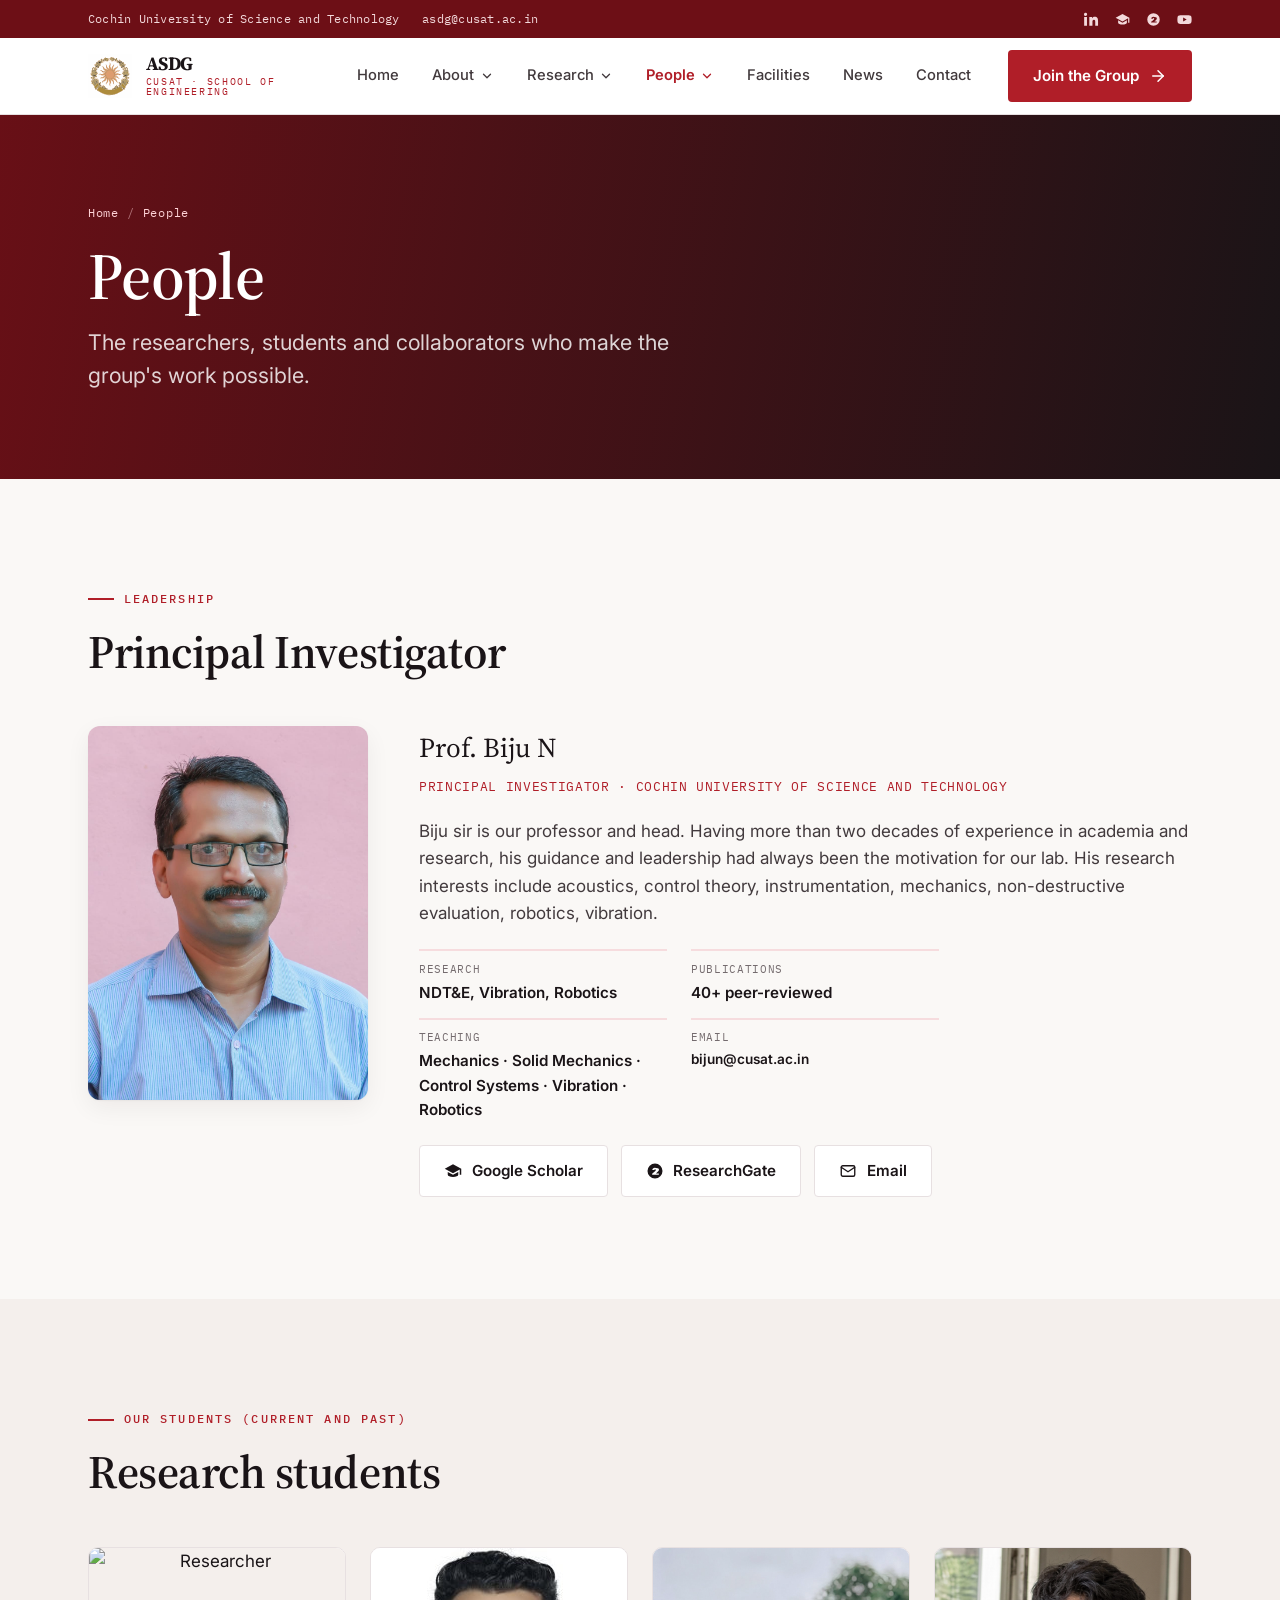
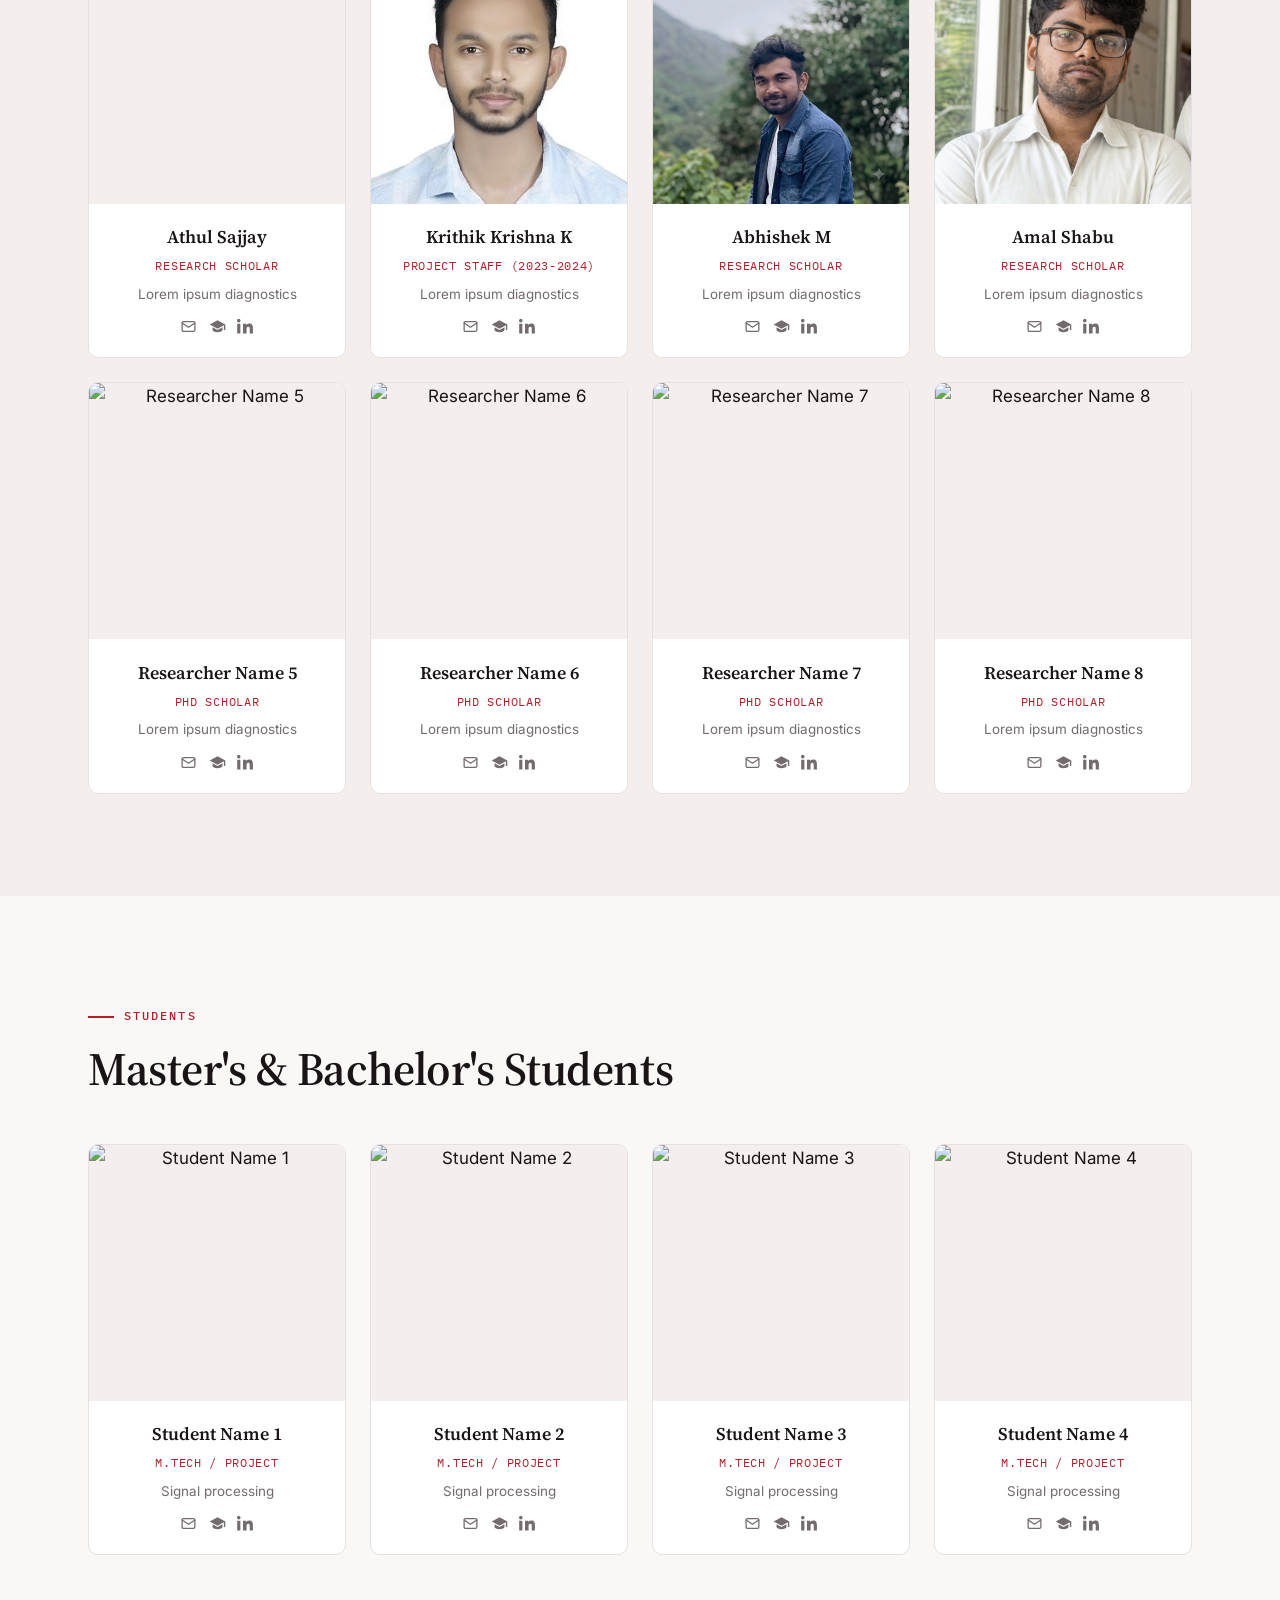
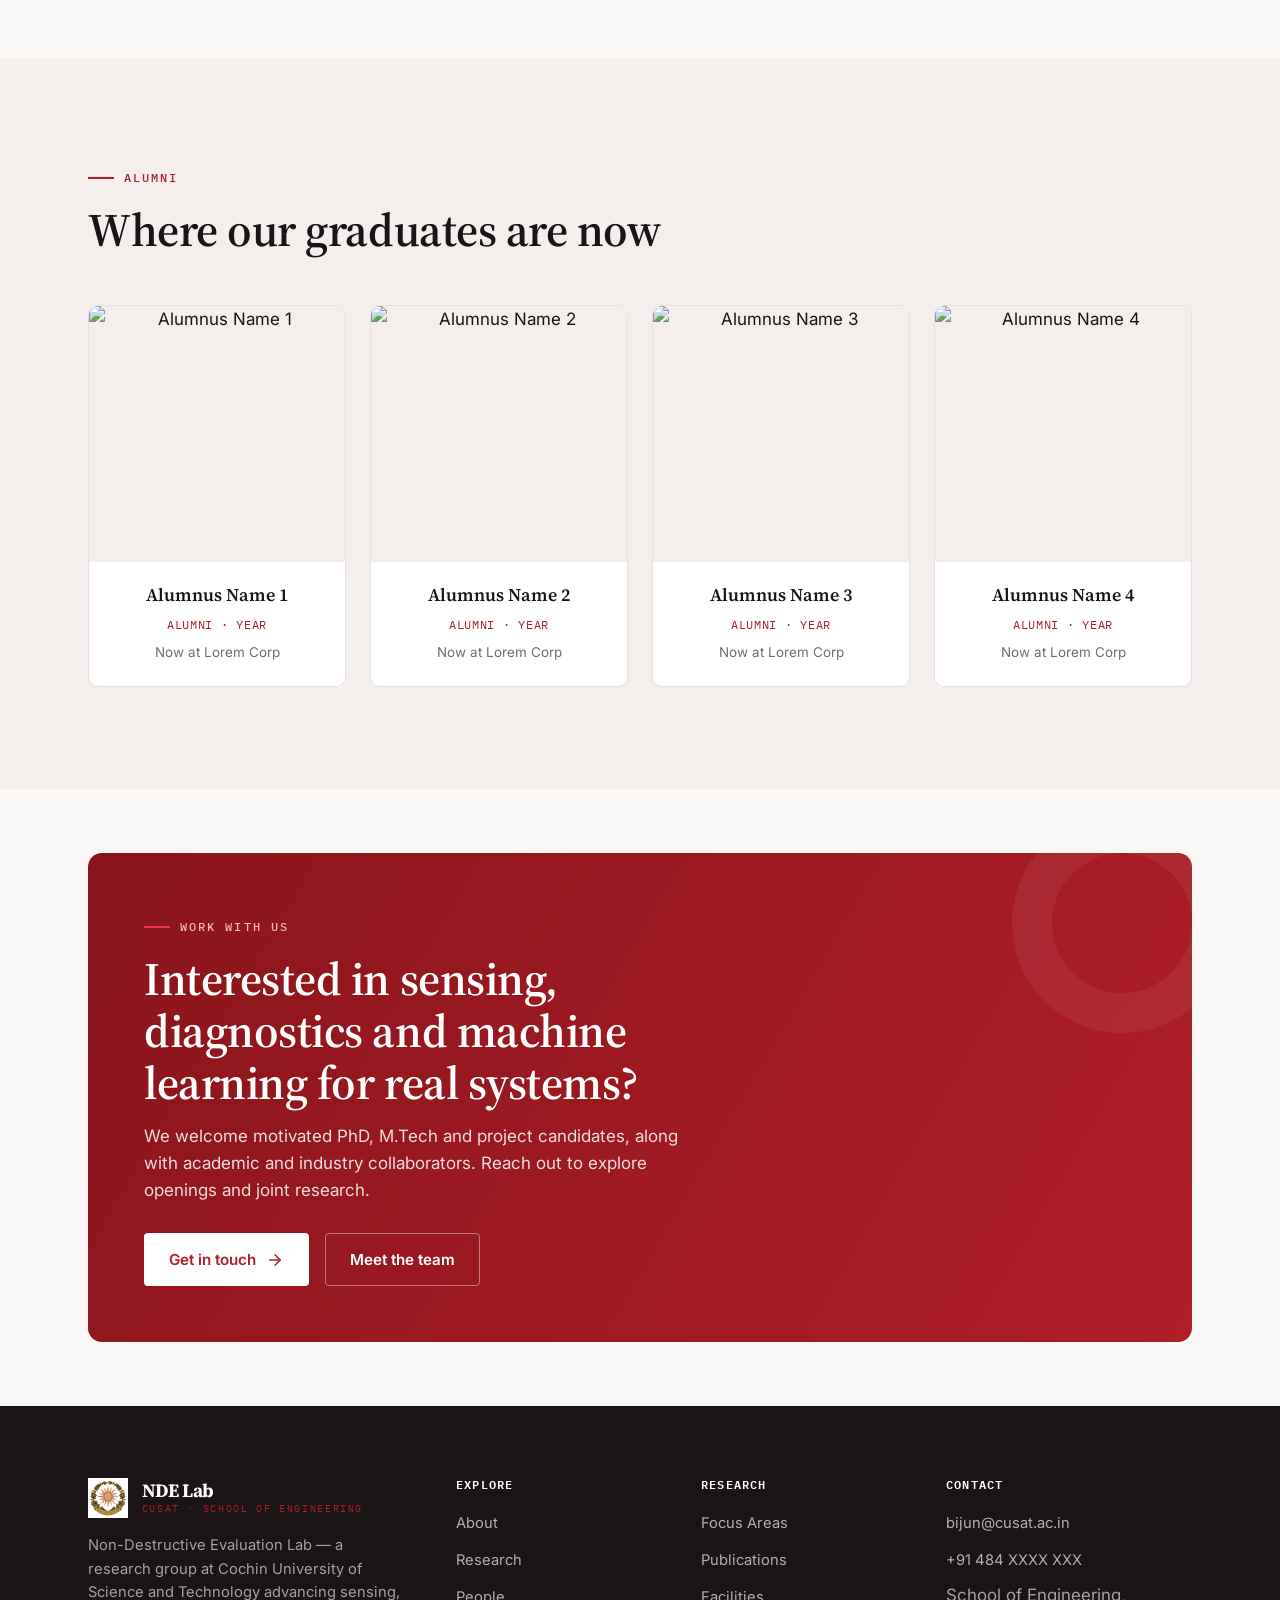
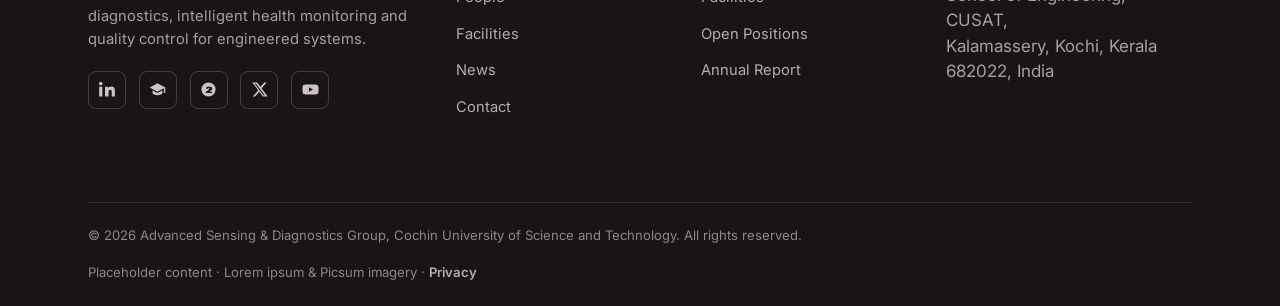
==== people.html @ 9f1daee0 "Add files via upload" ====
<!DOCTYPE html>
<html lang="en">
<head>
<meta charset="UTF-8">
<meta name="viewport" content="width=device-width, initial-scale=1.0">
<title>People · ASDG — Cochin University of Science and Technology</title>
<meta name="description" content="The team behind the ASDG group at CUSAT — principal investigator, scholars, students and alumni.">
<link rel="icon" type="image/svg+xml" href="assets/favicon.svg">
<link rel="preconnect" href="https://fonts.googleapis.com">
<link rel="preconnect" href="https://fonts.gstatic.com" crossorigin>
<link href="https://fonts.googleapis.com/css2?family=Source+Serif+4:ital,opsz,wght@0,8..60,400;0,8..60,600;0,8..60,700;1,8..60,400&family=Inter:wght@400;500;600;700&family=IBM+Plex+Mono:wght@400;500&display=swap" rel="stylesheet">
<link rel="stylesheet" href="css/style.css">
</head>
<body>
<div class="nav-overlay"></div>

<!-- Top utility bar -->
<div class="topbar">
  <div class="wrap">
    <div class="topbar__left">
      <span>Cochin University of Science and Technology</span>
      <a href="mailto:asdg@cusat.ac.in">asdg@cusat.ac.in</a>
    </div>
    <div class="topbar__social" aria-label="Social links">
      <a href="#" aria-label="LinkedIn"><svg viewBox="0 0 24 24" fill="currentColor"><path d="M4.98 3.5A2.5 2.5 0 1 1 0 3.5a2.5 2.5 0 0 1 4.98 0zM.25 8h4.5v14H.25zM8.5 8h4.3v1.9h.06c.6-1.1 2.06-2.26 4.24-2.26 4.53 0 5.37 2.98 5.37 6.86V22h-4.5v-6.2c0-1.48-.03-3.38-2.06-3.38-2.06 0-2.38 1.6-2.38 3.27V22H8.5z"/></svg></a>
      <a href="#" aria-label="Google Scholar"><svg viewBox="0 0 24 24" fill="currentColor"><path d="M12 3 1 9l11 6 9-4.9V17h2V9zM5 13.2V17c0 1.7 3.13 3 7 3s7-1.3 7-3v-3.8l-7 3.8z"/></svg></a>
      <a href="#" aria-label="ResearchGate"><svg viewBox="0 0 24 24" fill="currentColor"><path d="M12 2a10 10 0 1 0 0 20 10 10 0 0 0 0-20zm3.3 6.4c1.2 0 2 .8 2 2 0 1.5-1.4 2.6-3.4 4.3l-.8.6h4v1.6H8.2v-1.3c2.7-2.3 4.9-3.7 4.9-5 0-.6-.4-1-1-1s-1 .5-1 1.2H8.4c0-1.9 1.4-3.2 3.4-3.2z"/></svg></a>
      <a href="#" aria-label="YouTube"><svg viewBox="0 0 24 24" fill="currentColor"><path d="M23 7.5a3 3 0 0 0-2.1-2.1C19 5 12 5 12 5s-7 0-8.9.4A3 3 0 0 0 1 7.5 31 31 0 0 0 .6 12 31 31 0 0 0 1 16.5a3 3 0 0 0 2.1 2.1C5 19 12 19 12 19s7 0 8.9-.4a3 3 0 0 0 2.1-2.1 31 31 0 0 0 .4-4.5 31 31 0 0 0-.4-4.5zM9.8 15.3V8.7l5.7 3.3z"/></svg></a>
    </div>
  </div>
</div>

<!-- Main header -->
<header class="site-header">
  <div class="wrap">
    <nav class="nav" aria-label="Primary">
      <a class="brand" href="index.html">
        <span class="brand__mark"><img src="assets/favicon.svg" alt="ASDG logo" width="44" height="44"></span>
        <span class="brand__text">
          <span class="brand__name">ASDG</span>
          <span class="brand__sub">CUSAT · School of Engineering</span>
        </span>
      </a>
      <ul class="nav__menu">
        <li class="nav__item"><a class="nav__link" href="index.html">Home</a></li><li class="nav__item has-drop"><a class="nav__link" href="about.html">About<span class="chev"><svg viewBox="0 0 24 24" fill="none" stroke="currentColor" stroke-width="2.2" stroke-linecap="round" stroke-linejoin="round"><polyline points="6 9 12 15 18 9"/></svg></span></a><div class="nav__drop"><a href="about.html">Overview</a><a href="about.html#director">Director's Message</a><a href="about.html#mission">Mission &amp; Vision</a></div></li><li class="nav__item has-drop"><a class="nav__link" href="research.html">Research<span class="chev"><svg viewBox="0 0 24 24" fill="none" stroke="currentColor" stroke-width="2.2" stroke-linecap="round" stroke-linejoin="round"><polyline points="6 9 12 15 18 9"/></svg></span></a><div class="nav__drop"><a href="research.html#focus">Focus Areas</a><a href="research.html#themes">Research Themes</a><a href="research.html#projects">Current Projects</a><a href="publications.html">Publications</a></div></li><li class="nav__item has-drop"><a class="nav__link active" href="people.html">People<span class="chev"><svg viewBox="0 0 24 24" fill="none" stroke="currentColor" stroke-width="2.2" stroke-linecap="round" stroke-linejoin="round"><polyline points="6 9 12 15 18 9"/></svg></span></a><div class="nav__drop"><a href="people.html#pi">Principal Investigator</a><a href="people.html#scholars">Research Scholars</a><a href="people.html#students">Students</a><a href="people.html#alumni">Alumni</a></div></li><li class="nav__item"><a class="nav__link" href="facilities.html">Facilities</a></li><li class="nav__item"><a class="nav__link" href="news.html">News</a></li><li class="nav__item"><a class="nav__link" href="contact.html">Contact</a></li>
      </ul>
      <a class="btn btn--primary nav__cta" href="contact.html">Join the Group <svg viewBox="0 0 24 24" fill="none" stroke="currentColor" stroke-width="2" stroke-linecap="round" stroke-linejoin="round"><line x1="5" y1="12" x2="19" y2="12"/><polyline points="12 5 19 12 12 19"/></svg></a>
      <button class="nav__toggle" aria-label="Open menu" aria-expanded="false"><svg viewBox="0 0 24 24" fill="none" stroke="currentColor" stroke-width="2" stroke-linecap="round"><line x1="3" y1="7" x2="21" y2="7"/><line x1="3" y1="12" x2="21" y2="12"/><line x1="3" y1="17" x2="21" y2="17"/></svg></button>
    </nav>
  </div>
</header>

<section class="pagebanner">
  <div class="pagebanner__bg" style="background-image:url('https://picsum.photos/seed/peoplebn/1600/700')"></div>
  <div class="pagebanner__scrim"></div>
  <div class="wrap pagebanner__inner">
    <nav class="breadcrumb"><a href="index.html">Home</a><span>/</span>People</nav>
    <h1>People</h1>
    <p class="lede">The researchers, students and collaborators who make the group's work possible.</p>
  </div>
</section>
<!-- PI -->
<section id="pi" class="section">
  <div class="wrap">
    <div class="section-head reveal"><span class="eyebrow">Leadership</span><h2>Principal Investigator</h2></div>
    <div class="director reveal">
      <div class="director__photo">
  <img src="img/biju_sir.png" alt="Prof. Biju N">
</div>
      <div>
        <div class="director__name">Prof. Biju N</div>
        <div class="director__title">Principal Investigator · Cochin University of Science and Technology</div>
        <p>Biju sir is our professor and head. Having more than two decades of experience in academia and research, his guidance and leadership had always been the motivation for our lab. His research interests include acoustics, control theory, instrumentation, mechanics, non-destructive evaluation, robotics, vibration.</p>
        <div class="facility__specs" style="margin-top:1.4rem;max-width:520px">
          <div class="facility__spec"><dt>Research</dt><dd>NDT&E, Vibration, Robotics</dd></div>
          <div class="facility__spec"><dt>Publications</dt><dd>40+ peer-reviewed</dd></div>
          <div class="facility__spec"><dt>Teaching</dt><dd>Mechanics · Solid Mechanics · Control Systems · Vibration · Robotics </dd></div>
          <div class="facility__spec"><dt>Email</dt><dd style="font-size:.85rem">bijun@cusat.ac.in</dd></div>
        </div>
        <div style="margin-top:1.4rem;display:flex;gap:.8rem;flex-wrap:wrap">
          <a class="btn btn--ghost" href="https://scholar.google.com/citations?user=kMU6GsjIqKwC&hl=en"><svg viewBox="0 0 24 24" fill="currentColor"><path d="M12 3 1 9l11 6 9-4.9V17h2V9zM5 13.2V17c0 1.7 3.13 3 7 3s7-1.3 7-3v-3.8l-7 3.8z"/></svg> Google Scholar</a>
          <a class="btn btn--ghost" href="https://www.researchgate.net/profile/Narayanan-Biju"><svg viewBox="0 0 24 24" fill="currentColor"><path d="M12 2a10 10 0 1 0 0 20 10 10 0 0 0 0-20zm3.3 6.4c1.2 0 2 .8 2 2 0 1.5-1.4 2.6-3.4 4.3l-.8.6h4v1.6H8.2v-1.3c2.7-2.3 4.9-3.7 4.9-5 0-.6-.4-1-1-1s-1 .5-1 1.2H8.4c0-1.9 1.4-3.2 3.4-3.2z"/></svg> ResearchGate</a>
          <a class="btn btn--ghost" href="mailto:bijun@cusat.ac.in"><svg viewBox="0 0 24 24" fill="none" stroke="currentColor" stroke-width="1.8" stroke-linecap="round" stroke-linejoin="round"><rect x="3" y="5" width="18" height="14" rx="2"/><polyline points="3 7 12 13 21 7"/></svg> Email</a>
        </div>
      </div>
    </div>
  </div>
</section>

<section id="scholars" class="section section--paper2">
  <div class="wrap">
    <div class="section-head reveal"><span class="eyebrow">Our Students (Current and Past)</span><h2>Research students</h2></div>
    <div class="grid grid--4"><article class="person reveal">
          <div class="person__photo"><img src="https://picsum.photos/seed/sch0/400/400" alt="Researcher" loading="lazy"></div>
          <div class="person__body"><div class="person__name">Athul Sajjay</div>
          <div class="person__role">Research scholar</div><div class="person__meta">Lorem ipsum diagnostics</div><div class="person__links">
          <a href="#" aria-label="Email"><svg viewBox="0 0 24 24" fill="none" stroke="currentColor" stroke-width="1.8" stroke-linecap="round" stroke-linejoin="round"><rect x="3" y="5" width="18" height="14" rx="2"/><polyline points="3 7 12 13 21 7"/></svg></a>
          <a href="#" aria-label="Scholar"><svg viewBox="0 0 24 24" fill="currentColor"><path d="M12 3 1 9l11 6 9-4.9V17h2V9zM5 13.2V17c0 1.7 3.13 3 7 3s7-1.3 7-3v-3.8l-7 3.8z"/></svg></a>
          <a href="#" aria-label="LinkedIn"><svg viewBox="0 0 24 24" fill="currentColor"><path d="M4.98 3.5A2.5 2.5 0 1 1 0 3.5a2.5 2.5 0 0 1 4.98 0zM.25 8h4.5v14H.25zM8.5 8h4.3v1.9h.06c.6-1.1 2.06-2.26 4.24-2.26 4.53 0 5.37 2.98 5.37 6.86V22h-4.5v-6.2c0-1.48-.03-3.38-2.06-3.38-2.06 0-2.38 1.6-2.38 3.27V22H8.5z"/></svg></a></div></div>
        </article><article class="person reveal">
          <div class="person__photo"><img src="img/krithik.png" alt="Krithik"></div>
          <div class="person__body"><div class="person__name">Krithik Krishna K</div>
          <div class="person__role">Project Staff (2023-2024)</div><div class="person__meta">Lorem ipsum diagnostics</div><div class="person__links">
          <a href="#" aria-label="Email"><svg viewBox="0 0 24 24" fill="none" stroke="currentColor" stroke-width="1.8" stroke-linecap="round" stroke-linejoin="round"><rect x="3" y="5" width="18" height="14" rx="2"/><polyline points="3 7 12 13 21 7"/></svg></a>
          <a href="#" aria-label="Scholar"><svg viewBox="0 0 24 24" fill="currentColor"><path d="M12 3 1 9l11 6 9-4.9V17h2V9zM5 13.2V17c0 1.7 3.13 3 7 3s7-1.3 7-3v-3.8l-7 3.8z"/></svg></a>
          <a href="#" aria-label="LinkedIn"><svg viewBox="0 0 24 24" fill="currentColor"><path d="M4.98 3.5A2.5 2.5 0 1 1 0 3.5a2.5 2.5 0 0 1 4.98 0zM.25 8h4.5v14H.25zM8.5 8h4.3v1.9h.06c.6-1.1 2.06-2.26 4.24-2.26 4.53 0 5.37 2.98 5.37 6.86V22h-4.5v-6.2c0-1.48-.03-3.38-2.06-3.38-2.06 0-2.38 1.6-2.38 3.27V22H8.5z"/></svg></a></div></div>
        </article><article class="person reveal">
          <div class="person__photo"><img src="img/abhishek.png" alt="Krithik"></div>
          <div class="person__body"><div class="person__name">Abhishek M</div>
          <div class="person__role">Research scholar</div><div class="person__meta">Lorem ipsum diagnostics</div><div class="person__links">
          <a href="#" aria-label="Email"><svg viewBox="0 0 24 24" fill="none" stroke="currentColor" stroke-width="1.8" stroke-linecap="round" stroke-linejoin="round"><rect x="3" y="5" width="18" height="14" rx="2"/><polyline points="3 7 12 13 21 7"/></svg></a>
          <a href="#" aria-label="Scholar"><svg viewBox="0 0 24 24" fill="currentColor"><path d="M12 3 1 9l11 6 9-4.9V17h2V9zM5 13.2V17c0 1.7 3.13 3 7 3s7-1.3 7-3v-3.8l-7 3.8z"/></svg></a>
          <a href="#" aria-label="LinkedIn"><svg viewBox="0 0 24 24" fill="currentColor"><path d="M4.98 3.5A2.5 2.5 0 1 1 0 3.5a2.5 2.5 0 0 1 4.98 0zM.25 8h4.5v14H.25zM8.5 8h4.3v1.9h.06c.6-1.1 2.06-2.26 4.24-2.26 4.53 0 5.37 2.98 5.37 6.86V22h-4.5v-6.2c0-1.48-.03-3.38-2.06-3.38-2.06 0-2.38 1.6-2.38 3.27V22H8.5z"/></svg></a></div></div>
        </article><article class="person reveal">
          <div class="person__photo"><img src="img/amal.png" alt="Krithik"></div>
          <div class="person__body"><div class="person__name">Amal Shabu</div>
          <div class="person__role">Research scholar</div><div class="person__meta">Lorem ipsum diagnostics</div><div class="person__links">
          <a href="#" aria-label="Email"><svg viewBox="0 0 24 24" fill="none" stroke="currentColor" stroke-width="1.8" stroke-linecap="round" stroke-linejoin="round"><rect x="3" y="5" width="18" height="14" rx="2"/><polyline points="3 7 12 13 21 7"/></svg></a>
          <a href="#" aria-label="Scholar"><svg viewBox="0 0 24 24" fill="currentColor"><path d="M12 3 1 9l11 6 9-4.9V17h2V9zM5 13.2V17c0 1.7 3.13 3 7 3s7-1.3 7-3v-3.8l-7 3.8z"/></svg></a>
          <a href="#" aria-label="LinkedIn"><svg viewBox="0 0 24 24" fill="currentColor"><path d="M4.98 3.5A2.5 2.5 0 1 1 0 3.5a2.5 2.5 0 0 1 4.98 0zM.25 8h4.5v14H.25zM8.5 8h4.3v1.9h.06c.6-1.1 2.06-2.26 4.24-2.26 4.53 0 5.37 2.98 5.37 6.86V22h-4.5v-6.2c0-1.48-.03-3.38-2.06-3.38-2.06 0-2.38 1.6-2.38 3.27V22H8.5z"/></svg></a></div></div>
        </article><article class="person reveal">
          <div class="person__photo"><img src="https://picsum.photos/seed/sch4/400/400" alt="Researcher Name 5" loading="lazy"></div>
          <div class="person__body"><div class="person__name">Researcher Name 5</div>
          <div class="person__role">PhD Scholar</div><div class="person__meta">Lorem ipsum diagnostics</div><div class="person__links">
          <a href="#" aria-label="Email"><svg viewBox="0 0 24 24" fill="none" stroke="currentColor" stroke-width="1.8" stroke-linecap="round" stroke-linejoin="round"><rect x="3" y="5" width="18" height="14" rx="2"/><polyline points="3 7 12 13 21 7"/></svg></a>
          <a href="#" aria-label="Scholar"><svg viewBox="0 0 24 24" fill="currentColor"><path d="M12 3 1 9l11 6 9-4.9V17h2V9zM5 13.2V17c0 1.7 3.13 3 7 3s7-1.3 7-3v-3.8l-7 3.8z"/></svg></a>
          <a href="#" aria-label="LinkedIn"><svg viewBox="0 0 24 24" fill="currentColor"><path d="M4.98 3.5A2.5 2.5 0 1 1 0 3.5a2.5 2.5 0 0 1 4.98 0zM.25 8h4.5v14H.25zM8.5 8h4.3v1.9h.06c.6-1.1 2.06-2.26 4.24-2.26 4.53 0 5.37 2.98 5.37 6.86V22h-4.5v-6.2c0-1.48-.03-3.38-2.06-3.38-2.06 0-2.38 1.6-2.38 3.27V22H8.5z"/></svg></a></div></div>
        </article><article class="person reveal">
          <div class="person__photo"><img src="https://picsum.photos/seed/sch5/400/400" alt="Researcher Name 6" loading="lazy"></div>
          <div class="person__body"><div class="person__name">Researcher Name 6</div>
          <div class="person__role">PhD Scholar</div><div class="person__meta">Lorem ipsum diagnostics</div><div class="person__links">
          <a href="#" aria-label="Email"><svg viewBox="0 0 24 24" fill="none" stroke="currentColor" stroke-width="1.8" stroke-linecap="round" stroke-linejoin="round"><rect x="3" y="5" width="18" height="14" rx="2"/><polyline points="3 7 12 13 21 7"/></svg></a>
          <a href="#" aria-label="Scholar"><svg viewBox="0 0 24 24" fill="currentColor"><path d="M12 3 1 9l11 6 9-4.9V17h2V9zM5 13.2V17c0 1.7 3.13 3 7 3s7-1.3 7-3v-3.8l-7 3.8z"/></svg></a>
          <a href="#" aria-label="LinkedIn"><svg viewBox="0 0 24 24" fill="currentColor"><path d="M4.98 3.5A2.5 2.5 0 1 1 0 3.5a2.5 2.5 0 0 1 4.98 0zM.25 8h4.5v14H.25zM8.5 8h4.3v1.9h.06c.6-1.1 2.06-2.26 4.24-2.26 4.53 0 5.37 2.98 5.37 6.86V22h-4.5v-6.2c0-1.48-.03-3.38-2.06-3.38-2.06 0-2.38 1.6-2.38 3.27V22H8.5z"/></svg></a></div></div>
        </article><article class="person reveal">
          <div class="person__photo"><img src="https://picsum.photos/seed/sch6/400/400" alt="Researcher Name 7" loading="lazy"></div>
          <div class="person__body"><div class="person__name">Researcher Name 7</div>
          <div class="person__role">PhD Scholar</div><div class="person__meta">Lorem ipsum diagnostics</div><div class="person__links">
          <a href="#" aria-label="Email"><svg viewBox="0 0 24 24" fill="none" stroke="currentColor" stroke-width="1.8" stroke-linecap="round" stroke-linejoin="round"><rect x="3" y="5" width="18" height="14" rx="2"/><polyline points="3 7 12 13 21 7"/></svg></a>
          <a href="#" aria-label="Scholar"><svg viewBox="0 0 24 24" fill="currentColor"><path d="M12 3 1 9l11 6 9-4.9V17h2V9zM5 13.2V17c0 1.7 3.13 3 7 3s7-1.3 7-3v-3.8l-7 3.8z"/></svg></a>
          <a href="#" aria-label="LinkedIn"><svg viewBox="0 0 24 24" fill="currentColor"><path d="M4.98 3.5A2.5 2.5 0 1 1 0 3.5a2.5 2.5 0 0 1 4.98 0zM.25 8h4.5v14H.25zM8.5 8h4.3v1.9h.06c.6-1.1 2.06-2.26 4.24-2.26 4.53 0 5.37 2.98 5.37 6.86V22h-4.5v-6.2c0-1.48-.03-3.38-2.06-3.38-2.06 0-2.38 1.6-2.38 3.27V22H8.5z"/></svg></a></div></div>
        </article><article class="person reveal">
          <div class="person__photo"><img src="https://picsum.photos/seed/sch7/400/400" alt="Researcher Name 8" loading="lazy"></div>
          <div class="person__body"><div class="person__name">Researcher Name 8</div>
          <div class="person__role">PhD Scholar</div><div class="person__meta">Lorem ipsum diagnostics</div><div class="person__links">
          <a href="#" aria-label="Email"><svg viewBox="0 0 24 24" fill="none" stroke="currentColor" stroke-width="1.8" stroke-linecap="round" stroke-linejoin="round"><rect x="3" y="5" width="18" height="14" rx="2"/><polyline points="3 7 12 13 21 7"/></svg></a>
          <a href="#" aria-label="Scholar"><svg viewBox="0 0 24 24" fill="currentColor"><path d="M12 3 1 9l11 6 9-4.9V17h2V9zM5 13.2V17c0 1.7 3.13 3 7 3s7-1.3 7-3v-3.8l-7 3.8z"/></svg></a>
          <a href="#" aria-label="LinkedIn"><svg viewBox="0 0 24 24" fill="currentColor"><path d="M4.98 3.5A2.5 2.5 0 1 1 0 3.5a2.5 2.5 0 0 1 4.98 0zM.25 8h4.5v14H.25zM8.5 8h4.3v1.9h.06c.6-1.1 2.06-2.26 4.24-2.26 4.53 0 5.37 2.98 5.37 6.86V22h-4.5v-6.2c0-1.48-.03-3.38-2.06-3.38-2.06 0-2.38 1.6-2.38 3.27V22H8.5z"/></svg></a></div></div>
        </article></div>
  </div>
</section>

<section id="students" class="section">
  <div class="wrap">
    <div class="section-head reveal"><span class="eyebrow">Students</span><h2>Master's &amp; Bachelor's Students</h2></div>
    <div class="grid grid--4"><article class="person reveal">
          <div class="person__photo"><img src="https://picsum.photos/seed/stu0/400/400" alt="Student Name 1" loading="lazy"></div>
          <div class="person__body"><div class="person__name">Student Name 1</div>
          <div class="person__role">M.Tech / Project</div><div class="person__meta">Signal processing</div><div class="person__links">
          <a href="#" aria-label="Email"><svg viewBox="0 0 24 24" fill="none" stroke="currentColor" stroke-width="1.8" stroke-linecap="round" stroke-linejoin="round"><rect x="3" y="5" width="18" height="14" rx="2"/><polyline points="3 7 12 13 21 7"/></svg></a>
          <a href="#" aria-label="Scholar"><svg viewBox="0 0 24 24" fill="currentColor"><path d="M12 3 1 9l11 6 9-4.9V17h2V9zM5 13.2V17c0 1.7 3.13 3 7 3s7-1.3 7-3v-3.8l-7 3.8z"/></svg></a>
          <a href="#" aria-label="LinkedIn"><svg viewBox="0 0 24 24" fill="currentColor"><path d="M4.98 3.5A2.5 2.5 0 1 1 0 3.5a2.5 2.5 0 0 1 4.98 0zM.25 8h4.5v14H.25zM8.5 8h4.3v1.9h.06c.6-1.1 2.06-2.26 4.24-2.26 4.53 0 5.37 2.98 5.37 6.86V22h-4.5v-6.2c0-1.48-.03-3.38-2.06-3.38-2.06 0-2.38 1.6-2.38 3.27V22H8.5z"/></svg></a></div></div>
        </article><article class="person reveal">
          <div class="person__photo"><img src="https://picsum.photos/seed/stu1/400/400" alt="Student Name 2" loading="lazy"></div>
          <div class="person__body"><div class="person__name">Student Name 2</div>
          <div class="person__role">M.Tech / Project</div><div class="person__meta">Signal processing</div><div class="person__links">
          <a href="#" aria-label="Email"><svg viewBox="0 0 24 24" fill="none" stroke="currentColor" stroke-width="1.8" stroke-linecap="round" stroke-linejoin="round"><rect x="3" y="5" width="18" height="14" rx="2"/><polyline points="3 7 12 13 21 7"/></svg></a>
          <a href="#" aria-label="Scholar"><svg viewBox="0 0 24 24" fill="currentColor"><path d="M12 3 1 9l11 6 9-4.9V17h2V9zM5 13.2V17c0 1.7 3.13 3 7 3s7-1.3 7-3v-3.8l-7 3.8z"/></svg></a>
          <a href="#" aria-label="LinkedIn"><svg viewBox="0 0 24 24" fill="currentColor"><path d="M4.98 3.5A2.5 2.5 0 1 1 0 3.5a2.5 2.5 0 0 1 4.98 0zM.25 8h4.5v14H.25zM8.5 8h4.3v1.9h.06c.6-1.1 2.06-2.26 4.24-2.26 4.53 0 5.37 2.98 5.37 6.86V22h-4.5v-6.2c0-1.48-.03-3.38-2.06-3.38-2.06 0-2.38 1.6-2.38 3.27V22H8.5z"/></svg></a></div></div>
        </article><article class="person reveal">
          <div class="person__photo"><img src="https://picsum.photos/seed/stu2/400/400" alt="Student Name 3" loading="lazy"></div>
          <div class="person__body"><div class="person__name">Student Name 3</div>
          <div class="person__role">M.Tech / Project</div><div class="person__meta">Signal processing</div><div class="person__links">
          <a href="#" aria-label="Email"><svg viewBox="0 0 24 24" fill="none" stroke="currentColor" stroke-width="1.8" stroke-linecap="round" stroke-linejoin="round"><rect x="3" y="5" width="18" height="14" rx="2"/><polyline points="3 7 12 13 21 7"/></svg></a>
          <a href="#" aria-label="Scholar"><svg viewBox="0 0 24 24" fill="currentColor"><path d="M12 3 1 9l11 6 9-4.9V17h2V9zM5 13.2V17c0 1.7 3.13 3 7 3s7-1.3 7-3v-3.8l-7 3.8z"/></svg></a>
          <a href="#" aria-label="LinkedIn"><svg viewBox="0 0 24 24" fill="currentColor"><path d="M4.98 3.5A2.5 2.5 0 1 1 0 3.5a2.5 2.5 0 0 1 4.98 0zM.25 8h4.5v14H.25zM8.5 8h4.3v1.9h.06c.6-1.1 2.06-2.26 4.24-2.26 4.53 0 5.37 2.98 5.37 6.86V22h-4.5v-6.2c0-1.48-.03-3.38-2.06-3.38-2.06 0-2.38 1.6-2.38 3.27V22H8.5z"/></svg></a></div></div>
        </article><article class="person reveal">
          <div class="person__photo"><img src="https://picsum.photos/seed/stu3/400/400" alt="Student Name 4" loading="lazy"></div>
          <div class="person__body"><div class="person__name">Student Name 4</div>
          <div class="person__role">M.Tech / Project</div><div class="person__meta">Signal processing</div><div class="person__links">
          <a href="#" aria-label="Email"><svg viewBox="0 0 24 24" fill="none" stroke="currentColor" stroke-width="1.8" stroke-linecap="round" stroke-linejoin="round"><rect x="3" y="5" width="18" height="14" rx="2"/><polyline points="3 7 12 13 21 7"/></svg></a>
          <a href="#" aria-label="Scholar"><svg viewBox="0 0 24 24" fill="currentColor"><path d="M12 3 1 9l11 6 9-4.9V17h2V9zM5 13.2V17c0 1.7 3.13 3 7 3s7-1.3 7-3v-3.8l-7 3.8z"/></svg></a>
          <a href="#" aria-label="LinkedIn"><svg viewBox="0 0 24 24" fill="currentColor"><path d="M4.98 3.5A2.5 2.5 0 1 1 0 3.5a2.5 2.5 0 0 1 4.98 0zM.25 8h4.5v14H.25zM8.5 8h4.3v1.9h.06c.6-1.1 2.06-2.26 4.24-2.26 4.53 0 5.37 2.98 5.37 6.86V22h-4.5v-6.2c0-1.48-.03-3.38-2.06-3.38-2.06 0-2.38 1.6-2.38 3.27V22H8.5z"/></svg></a></div></div>
        </article></div>
  </div>
</section>

<section id="alumni" class="section section--paper2">
  <div class="wrap">
    <div class="section-head reveal"><span class="eyebrow">Alumni</span><h2>Where our graduates are now</h2></div>
    <div class="grid grid--4"><article class="person reveal">
          <div class="person__photo"><img src="https://picsum.photos/seed/alu0/400/400" alt="Alumnus Name 1" loading="lazy"></div>
          <div class="person__body"><div class="person__name">Alumnus Name 1</div>
          <div class="person__role">Alumni · Year</div><div class="person__meta">Now at Lorem Corp</div></div>
        </article><article class="person reveal">
          <div class="person__photo"><img src="https://picsum.photos/seed/alu1/400/400" alt="Alumnus Name 2" loading="lazy"></div>
          <div class="person__body"><div class="person__name">Alumnus Name 2</div>
          <div class="person__role">Alumni · Year</div><div class="person__meta">Now at Lorem Corp</div></div>
        </article><article class="person reveal">
          <div class="person__photo"><img src="https://picsum.photos/seed/alu2/400/400" alt="Alumnus Name 3" loading="lazy"></div>
          <div class="person__body"><div class="person__name">Alumnus Name 3</div>
          <div class="person__role">Alumni · Year</div><div class="person__meta">Now at Lorem Corp</div></div>
        </article><article class="person reveal">
          <div class="person__photo"><img src="https://picsum.photos/seed/alu3/400/400" alt="Alumnus Name 4" loading="lazy"></div>
          <div class="person__body"><div class="person__name">Alumnus Name 4</div>
          <div class="person__role">Alumni · Year</div><div class="person__meta">Now at Lorem Corp</div></div>
        </article></div>
  </div>
</section>

<section class="section section--tight">
  <div class="wrap">
    <div class="cta-band reveal">
      <span class="eyebrow eyebrow--light">Work with us</span>
      <h2>Interested in sensing, diagnostics and machine learning for real systems?</h2>
      <p>We welcome motivated PhD, M.Tech and project candidates, along with academic and industry collaborators. Reach out to explore openings and joint research.</p>
      <div class="hero__actions">
        <a class="btn btn--light" href="contact.html">Get in touch <svg viewBox="0 0 24 24" fill="none" stroke="currentColor" stroke-width="2" stroke-linecap="round" stroke-linejoin="round"><line x1="5" y1="12" x2="19" y2="12"/><polyline points="12 5 19 12 12 19"/></svg></a>
        <a class="btn btn--outline-light" href="people.html">Meet the team</a>
      </div>
    </div>
  </div>
</section>

<footer class="footer">
  <div class="wrap">
    <div class="footer__top">
      <div class="footer__brand">
        <div class="brand">
          <span class="brand__mark"><img src="assets/favicon.svg" alt="" width="40" height="40"></span>
          <span class="brand__text"><span class="brand__name">NDE Lab</span>
          <span class="brand__sub">CUSAT · School of Engineering</span></span>
        </div>
        <p>Non-Destructive Evaluation Lab — a research group at Cochin University of Science and Technology advancing sensing, diagnostics, intelligent health monitoring and quality control for engineered systems.</p>
        <div class="footer__social">
          <a href="#" aria-label="LinkedIn"><svg viewBox="0 0 24 24" fill="currentColor"><path d="M4.98 3.5A2.5 2.5 0 1 1 0 3.5a2.5 2.5 0 0 1 4.98 0zM.25 8h4.5v14H.25zM8.5 8h4.3v1.9h.06c.6-1.1 2.06-2.26 4.24-2.26 4.53 0 5.37 2.98 5.37 6.86V22h-4.5v-6.2c0-1.48-.03-3.38-2.06-3.38-2.06 0-2.38 1.6-2.38 3.27V22H8.5z"/></svg></a>
          <a href="https://scholar.google.com/citations?user=kMU6GsjIqKwC&hl=en" aria-label="Google Scholar"><svg viewBox="0 0 24 24" fill="currentColor"><path d="M12 3 1 9l11 6 9-4.9V17h2V9zM5 13.2V17c0 1.7 3.13 3 7 3s7-1.3 7-3v-3.8l-7 3.8z"/></svg></a>
          <a href="#" aria-label="ResearchGate"><svg viewBox="0 0 24 24" fill="currentColor"><path d="M12 2a10 10 0 1 0 0 20 10 10 0 0 0 0-20zm3.3 6.4c1.2 0 2 .8 2 2 0 1.5-1.4 2.6-3.4 4.3l-.8.6h4v1.6H8.2v-1.3c2.7-2.3 4.9-3.7 4.9-5 0-.6-.4-1-1-1s-1 .5-1 1.2H8.4c0-1.9 1.4-3.2 3.4-3.2z"/></svg></a>
          <a href="#" aria-label="X"><svg viewBox="0 0 24 24" fill="currentColor"><path d="M18.9 2h3.3l-7.2 8.2L23.5 22h-6.6l-5.2-6.8L5.8 22H2.5l7.7-8.8L1.8 2h6.8l4.7 6.2zM17.7 20h1.8L7.1 3.9H5.1z"/></svg></a>
          <a href="#" aria-label="YouTube"><svg viewBox="0 0 24 24" fill="currentColor"><path d="M23 7.5a3 3 0 0 0-2.1-2.1C19 5 12 5 12 5s-7 0-8.9.4A3 3 0 0 0 1 7.5 31 31 0 0 0 .6 12 31 31 0 0 0 1 16.5a3 3 0 0 0 2.1 2.1C5 19 12 19 12 19s7 0 8.9-.4a3 3 0 0 0 2.1-2.1 31 31 0 0 0 .4-4.5 31 31 0 0 0-.4-4.5zM9.8 15.3V8.7l5.7 3.3z"/></svg></a>
        </div>
      </div>
      <div>
        <h4>Explore</h4>
        <ul class="footer__links"><li><a href="about.html">About</a></li><li><a href="research.html">Research</a></li><li><a href="people.html">People</a></li><li><a href="facilities.html">Facilities</a></li><li><a href="news.html">News</a></li><li><a href="contact.html">Contact</a></li></ul>
      </div>
      <div>
        <h4>Research</h4>
        <ul class="footer__links"><li><a href="research.html#focus">Focus Areas</a></li><li><a href="publications.html">Publications</a></li><li><a href="facilities.html">Facilities</a></li><li><a href="contact.html">Open Positions</a></li><li><a href="#">Annual Report</a></li></ul>
      </div>
      <div>
        <h4>Contact</h4>
        <ul class="footer__links">
          <li><a href="mailto:bijun@cusat.ac.in">bijun@cusat.ac.in</a></li>
          <li><a href="tel:+91484">+91 484 XXXX XXX</a></li>
          <li style="color:#a89fa1;line-height:1.5;margin-top:.4rem">School of Engineering, CUSAT,<br>Kalamassery, Kochi, Kerala 682022, India</li>
        </ul>
      </div>
    </div>
    <div class="footer__bottom">
      <span>© <span id="year">2025</span> Advanced Sensing &amp; Diagnostics Group, Cochin University of Science and Technology. All rights reserved.</span>
      <span>Placeholder content · Lorem ipsum &amp; Picsum imagery · <a href="#" class="ulink" style="color:#b6adaf">Privacy</a></span>
    </div>
  </div>
</footer>
<script src="js/main.js"></script>
</body>
</html>
---- css/style.css ----
/* ==========================================================================
   Advanced Sensing & Diagnostics Group (ASDG) — CUSAT
   Design system: red / white academic identity
   Fonts: Source Serif 4 (display) · Inter (body) · IBM Plex Mono (labels)
   ========================================================================== */

/* ----------  Design tokens  ---------- */
:root {
  /* Reds */
  --red:        #b01e28;
  --red-dark:   #8a141c;
  --red-darker: #6d0f16;
  --red-bright: #e63946;
  --red-tint:   #fbeced;
  --red-tint-2: #f6dcde;

  /* Neutrals */
  --ink:        #1a1417;
  --ink-soft:   #423a3d;
  --muted:      #746b6e;
  --line:       #e7e0e1;
  --line-soft:  #f0ebec;
  --paper:      #faf8f6;
  --paper-2:    #f4efec;
  --white:      #ffffff;

  /* Type */
  --serif: "Source Serif 4", Georgia, "Times New Roman", serif;
  --sans:  "Inter", -apple-system, BlinkMacSystemFont, "Segoe UI", sans-serif;
  --mono:  "IBM Plex Mono", ui-monospace, "SFMono-Regular", monospace;

  /* Rhythm */
  --wrap: 1200px;
  --gutter: clamp(1.25rem, 4vw, 3rem);
  --radius: 4px;
  --shadow: 0 1px 2px rgba(26,20,23,.04), 0 8px 24px rgba(26,20,23,.06);
  --shadow-lg: 0 18px 50px rgba(109,15,22,.14);
  --ease: cubic-bezier(.22,.61,.36,1);
}

/* ----------  Reset  ---------- */
*, *::before, *::after { box-sizing: border-box; }
* { margin: 0; }
html { scroll-behavior: smooth; -webkit-text-size-adjust: 100%; }
body {
  font-family: var(--sans);
  color: var(--ink);
  background: var(--paper);
  line-height: 1.6;
  font-size: 17px;
  -webkit-font-smoothing: antialiased;
  text-rendering: optimizeLegibility;
  overflow-x: hidden;
}
img, picture, svg { display: block; max-width: 100%; }
a { color: inherit; text-decoration: none; }
ul { list-style: none; padding: 0; }
button { font: inherit; cursor: pointer; border: none; background: none; }

/* ----------  Layout helpers  ---------- */
.wrap { width: 100%; max-width: var(--wrap); margin-inline: auto; padding-inline: var(--gutter); }
.section { padding-block: clamp(3.5rem, 8vw, 6.5rem); }
.section--tight { padding-block: clamp(2.5rem, 5vw, 4rem); }
.section--paper2 { background: var(--paper-2); }
.section--ink { background: var(--ink); color: #efe8e9; }

/* ----------  Typography  ---------- */
h1, h2, h3, h4 { font-family: var(--serif); font-weight: 600; line-height: 1.12; color: var(--ink); letter-spacing: -.01em; }
h1 { font-size: clamp(2.4rem, 6vw, 4.1rem); }
h2 { font-size: clamp(1.9rem, 4vw, 2.9rem); }
h3 { font-size: clamp(1.3rem, 2.4vw, 1.6rem); }
p  { color: var(--ink-soft); }
.lede { font-size: clamp(1.1rem, 1.8vw, 1.35rem); color: var(--ink-soft); line-height: 1.5; }

/* Eyebrow — the signature "index" label */
.eyebrow {
  display: inline-flex; align-items: center; gap: .6rem;
  font-family: var(--mono); font-size: .74rem; font-weight: 500;
  letter-spacing: .18em; text-transform: uppercase; color: var(--red);
  margin-bottom: 1.1rem;
}
.eyebrow::before {
  content: ""; width: 26px; height: 2px; background: var(--red); display: inline-block;
}
.eyebrow--light { color: #f4b7bc; }
.eyebrow--light::before { background: var(--red-bright); }

.section-head { max-width: 720px; margin-bottom: clamp(2rem, 4vw, 3rem); }
.section-head p { margin-top: .9rem; }

/* Links with red underline reveal */
.ulink { position: relative; color: var(--red); font-weight: 600; }
.ulink::after {
  content:""; position:absolute; left:0; bottom:-2px; height:1.5px; width:100%;
  background: currentColor; transform: scaleX(0); transform-origin: right;
  transition: transform .35s var(--ease);
}
.ulink:hover::after { transform: scaleX(1); transform-origin: left; }

/* ----------  Buttons  ---------- */
.btn {
  display: inline-flex; align-items: center; gap: .6rem;
  font-family: var(--sans); font-weight: 600; font-size: .95rem;
  padding: .82rem 1.5rem; border-radius: var(--radius);
  transition: transform .25s var(--ease), background .25s var(--ease), color .25s var(--ease), box-shadow .25s var(--ease);
  border: 1.5px solid transparent;
}
.btn svg { width: 18px; height: 18px; }
.btn--primary { background: var(--red); color: #fff; }
.btn--primary:hover { background: var(--red-dark); transform: translateY(-2px); box-shadow: var(--shadow-lg); }
.btn--ghost { border-color: var(--line); color: var(--ink); background: var(--white); }
.btn--ghost:hover { border-color: var(--red); color: var(--red); transform: translateY(-2px); }
.btn--light { background: #fff; color: var(--red); }
.btn--light:hover { transform: translateY(-2px); box-shadow: var(--shadow-lg); }
.btn--outline-light { border-color: rgba(255,255,255,.4); color:#fff; }
.btn--outline-light:hover { background: rgba(255,255,255,.1); border-color:#fff; }

/* ==========================================================================
   Header / Navigation
   ========================================================================== */
.topbar {
  background: var(--red-darker); color: #f3d9db;
  font-size: .78rem; font-family: var(--mono); letter-spacing: .02em;
}
.topbar .wrap { display: flex; justify-content: space-between; align-items: center; min-height: 38px; gap: 1rem; }
.topbar a { color: #f3d9db; transition: color .2s; }
.topbar a:hover { color: #fff; }
.topbar__left { display: flex; gap: 1.4rem; flex-wrap: wrap; }
.topbar__social { display: flex; gap: 1rem; align-items: center; }
.topbar__social svg { width: 15px; height: 15px; }

.site-header {
  position: sticky; top: 0; z-index: 60;
  background: rgba(255,255,255,.92); backdrop-filter: blur(10px);
  border-bottom: 1px solid var(--line);
  transition: box-shadow .3s var(--ease);
}
.site-header.scrolled { box-shadow: 0 6px 24px rgba(26,20,23,.07); }
.nav { display: flex; align-items: center; justify-content: space-between; min-height: 76px; gap: 1.5rem; }

.brand { display: flex; align-items: center; gap: .85rem; }
.brand__mark { flex-shrink: 0; }
.brand__mark svg { width: 44px; height: 44px; }
.brand__text { display: flex; flex-direction: column; line-height: 1.05; }
.brand__name { font-family: var(--serif); font-weight: 700; font-size: 1.18rem; color: var(--ink); letter-spacing: -.02em; }
.brand__sub { font-family: var(--mono); font-size: .64rem; letter-spacing: .16em; text-transform: uppercase; color: var(--red); margin-top: 3px; }

.nav__menu { display: flex; align-items: center; gap: .35rem; }
.nav__item { position: relative; }
.nav__link {
  display: inline-flex; align-items: center; gap: .35rem;
  padding: .6rem .85rem; font-size: .92rem; font-weight: 500; color: var(--ink-soft);
  border-radius: var(--radius); transition: color .2s, background .2s;
}
.nav__link:hover, .nav__item:hover .nav__link, .nav__link.active { color: var(--red); }
.nav__link.active { font-weight: 600; }
.nav__link .chev { width: 14px; height: 14px; transition: transform .25s var(--ease); }
.nav__item:hover .chev { transform: rotate(180deg); }

.nav__drop {
  position: absolute; top: calc(100% + 8px); left: 0; min-width: 250px;
  background: var(--white); border: 1px solid var(--line); border-radius: 8px;
  box-shadow: var(--shadow); padding: .5rem; opacity: 0; visibility: hidden;
  transform: translateY(8px); transition: all .25s var(--ease);
  border-top: 3px solid var(--red);
}
.nav__item:hover .nav__drop { opacity: 1; visibility: visible; transform: translateY(0); }
.nav__drop a {
  display: block; padding: .6rem .8rem; font-size: .88rem; color: var(--ink-soft);
  border-radius: var(--radius); transition: background .18s, color .18s; font-weight: 500;
}
.nav__drop a:hover { background: var(--red-tint); color: var(--red); }

.nav__cta { flex-shrink: 0; }
.nav__toggle { display: none; width: 44px; height: 44px; align-items: center; justify-content: center; border-radius: var(--radius); color: var(--ink); }
.nav__toggle svg { width: 26px; height: 26px; }

/* ==========================================================================
   Hero
   ========================================================================== */
.hero { position: relative; background: var(--ink); color: #fff; overflow: hidden; }
.hero__slides { position: absolute; inset: 0; }
.hero__slide {
  position: absolute; inset: 0; background-size: cover; background-position: center;
  opacity: 0; transition: opacity 1.2s var(--ease), transform 6s ease;
  transform: scale(1.06);
}
.hero__slide.active { opacity: 1; transform: scale(1); }
.hero__scrim {
  position: absolute; inset: 0;
  background: linear-gradient(105deg, rgba(109,15,22,.92) 0%, rgba(138,20,28,.78) 42%, rgba(26,20,23,.55) 100%);
}
.hero__grid-accent {
  position: absolute; inset: 0; opacity: .5;
  background-image: linear-gradient(rgba(255,255,255,.05) 1px, transparent 1px),
                    linear-gradient(90deg, rgba(255,255,255,.05) 1px, transparent 1px);
  background-size: 64px 64px;
  mask-image: linear-gradient(90deg, transparent, #000 60%);
}
.hero__inner { position: relative; z-index: 2; padding-block: clamp(5rem, 13vw, 9rem); max-width: 860px; }
.hero h1 { color: #fff; letter-spacing: -.02em; }
.hero h1 .accent { color: #ffd4d8; font-style: italic; }
.hero__lede { color: rgba(255,255,255,.85); font-size: clamp(1.05rem, 1.9vw, 1.3rem); margin-top: 1.3rem; max-width: 620px; }
.hero__actions { display: flex; gap: 1rem; flex-wrap: wrap; margin-top: 2.2rem; }
.hero__eyebrow { color: #ffd4d8; }
.hero__eyebrow::before { background: #ffd4d8; }

.hero__dots { position: absolute; bottom: 1.8rem; left: 50%; transform: translateX(-50%); z-index: 3; display: flex; gap: .55rem; }
.hero__dot { width: 30px; height: 3px; background: rgba(255,255,255,.35); border-radius: 3px; transition: background .3s; }
.hero__dot.active { background: #fff; }

/* Stat ribbon */
.ribbon { background: var(--red); color: #fff; }
.ribbon__grid { display: grid; grid-template-columns: repeat(4, 1fr); }
.ribbon__cell { padding: 1.8rem 1.5rem; text-align: center; border-right: 1px solid rgba(255,255,255,.16); }
.ribbon__cell:last-child { border-right: none; }
.ribbon__num { font-family: var(--serif); font-size: clamp(1.9rem, 4vw, 2.7rem); font-weight: 700; line-height: 1; }
.ribbon__label { font-family: var(--mono); font-size: .72rem; letter-spacing: .14em; text-transform: uppercase; margin-top: .6rem; color: rgba(255,255,255,.82); }

/* ==========================================================================
   Cards / grids
   ========================================================================== */
.grid { display: grid; gap: 1.5rem; }
.grid--2 { grid-template-columns: repeat(2, 1fr); }
.grid--3 { grid-template-columns: repeat(3, 1fr); }
.grid--4 { grid-template-columns: repeat(4, 1fr); }

/* Research focus card */
.fcard {
  background: var(--white); border: 1px solid var(--line); border-radius: 10px;
  overflow: hidden; transition: transform .35s var(--ease), box-shadow .35s var(--ease), border-color .35s;
  display: flex; flex-direction: column; height: 100%;
}
.fcard:hover { transform: translateY(-6px); box-shadow: var(--shadow-lg); border-color: transparent; }
.fcard__media { position: relative; aspect-ratio: 16/10; overflow: hidden; background: var(--paper-2); }
.fcard__media img { width: 100%; height: 100%; object-fit: cover; transition: transform .6s var(--ease); }
.fcard:hover .fcard__media img { transform: scale(1.06); }
.fcard__index {
  position: absolute; top: 12px; left: 12px; font-family: var(--mono); font-size: .72rem;
  background: var(--red); color: #fff; padding: .3rem .55rem; border-radius: 3px; letter-spacing: .05em;
}
.fcard__body { padding: 1.5rem; display: flex; flex-direction: column; flex: 1; }
.fcard__body h3 { margin-bottom: .6rem; }
.fcard__body p { font-size: .95rem; flex: 1; }
.fcard__more { margin-top: 1.1rem; font-family: var(--mono); font-size: .78rem; letter-spacing: .05em; color: var(--red); font-weight: 500; display: inline-flex; align-items: center; gap: .4rem; }
.fcard__more svg { width: 15px; height: 15px; transition: transform .25s var(--ease); }
.fcard:hover .fcard__more svg { transform: translateX(4px); }

/* Simple icon/topic tile */
.tile {
  background: var(--white); border: 1px solid var(--line); border-radius: 10px; padding: 1.8rem 1.6rem;
  transition: transform .3s var(--ease), box-shadow .3s var(--ease); height: 100%;
  border-left: 3px solid var(--red);
}
.tile:hover { transform: translateY(-4px); box-shadow: var(--shadow); }
.tile__icon {
  width: 48px; height: 48px; border-radius: 8px; background: var(--red-tint);
  display: flex; align-items: center; justify-content: center; margin-bottom: 1.1rem; color: var(--red);
}
.tile__icon svg { width: 24px; height: 24px; }
.tile h3 { font-size: 1.2rem; margin-bottom: .5rem; }
.tile p { font-size: .93rem; }

/* Split feature */
.split { display: grid; grid-template-columns: 1.05fr .95fr; gap: clamp(2rem, 5vw, 4rem); align-items: center; }
.split__media { border-radius: 12px; overflow: hidden; box-shadow: var(--shadow); position: relative; }
.split__media img { width: 100%; aspect-ratio: 4/3; object-fit: cover; }
.split__media::after {
  content:""; position:absolute; left:0; bottom:0; width:70px; height:70px;
  background: var(--red); clip-path: polygon(0 100%, 100% 100%, 0 0);
}
.mv-list { display: grid; gap: 1.2rem; margin-top: 1.6rem; }
.mv-item { display: flex; gap: 1rem; }
.mv-item__badge { font-family: var(--mono); font-size: .8rem; color: #fff; background: var(--red); border-radius: 4px; padding: .35rem .55rem; height: fit-content; letter-spacing: .05em; }
.mv-item h4 { font-family: var(--serif); font-size: 1.15rem; margin-bottom: .25rem; }
.mv-item p { font-size: .95rem; }

/* Values chips */
.chips { display: flex; flex-wrap: wrap; gap: .7rem; margin-top: 1.4rem; }
.chip {
  font-family: var(--mono); font-size: .8rem; letter-spacing: .04em; padding: .5rem .9rem;
  border: 1px solid var(--line); border-radius: 40px; background: var(--white); color: var(--ink-soft);
  transition: all .25s;
}
.chip:hover { border-color: var(--red); color: var(--red); background: var(--red-tint); }

/* ==========================================================================
   People
   ========================================================================== */
.person {
  background: var(--white); border: 1px solid var(--line); border-radius: 10px; overflow: hidden;
  transition: transform .3s var(--ease), box-shadow .3s var(--ease); text-align: center;
}
.person:hover { transform: translateY(-5px); box-shadow: var(--shadow-lg); }
.person__photo { aspect-ratio: 1/1; overflow: hidden; background: var(--paper-2); }
.person__photo img { width: 100%; height: 100%; object-fit: cover; filter: grayscale(.15); transition: filter .4s, transform .5s var(--ease); }
.person:hover .person__photo img { filter: grayscale(0); transform: scale(1.04); }
.person__body { padding: 1.2rem 1rem 1.4rem; }
.person__name { font-family: var(--serif); font-size: 1.12rem; font-weight: 600; }
.person__role { font-family: var(--mono); font-size: .72rem; letter-spacing: .06em; text-transform: uppercase; color: var(--red); margin-top: .35rem; }
.person__meta { font-size: .84rem; color: var(--muted); margin-top: .5rem; }
.person__links { display: flex; gap: .7rem; justify-content: center; margin-top: .8rem; }
.person__links a { color: var(--muted); transition: color .2s; }
.person__links a:hover { color: var(--red); }
.person__links svg { width: 17px; height: 17px; }

/* Director feature */
.director { display: grid; grid-template-columns: 280px 1fr; gap: clamp(2rem,4vw,3.5rem); align-items: start; }
.director__photo { border-radius: 12px; overflow: hidden; box-shadow: var(--shadow); }
.director__photo img { width: 100%; aspect-ratio: 3/4; object-fit: cover; }
.director__name { font-family: var(--serif); font-size: 1.7rem; margin-top: 0; }
.director__title { font-family: var(--mono); font-size: .82rem; letter-spacing: .05em; color: var(--red); text-transform: uppercase; margin: .4rem 0 1.3rem; }
.director blockquote { font-family: var(--serif); font-size: 1.15rem; font-style: italic; color: var(--ink); border-left: 3px solid var(--red); padding-left: 1.2rem; margin: 1.4rem 0; }

/* ==========================================================================
   Publications
   ========================================================================== */
.pub-filter { display: flex; gap: .6rem; flex-wrap: wrap; margin-bottom: 2rem; }
.pub-filter button {
  font-family: var(--mono); font-size: .8rem; letter-spacing: .04em; padding: .5rem 1rem;
  border: 1px solid var(--line); border-radius: 40px; color: var(--ink-soft); transition: all .2s; background: var(--white);
}
.pub-filter button.active, .pub-filter button:hover { background: var(--red); color: #fff; border-color: var(--red); }

.pub {
  display: grid; grid-template-columns: 88px 1fr; gap: 1.4rem; align-items: start;
  padding: 1.5rem 0; border-bottom: 1px solid var(--line); transition: background .2s;
}
.pub:hover { background: linear-gradient(90deg, var(--red-tint) 0%, transparent 60%); }
.pub__year { font-family: var(--serif); font-size: 1.5rem; font-weight: 700; color: var(--red); line-height: 1; }
.pub__type { font-family: var(--mono); font-size: .66rem; letter-spacing: .08em; text-transform: uppercase; color: var(--muted); margin-top: .3rem; display: block; }
.pub__title { font-family: var(--serif); font-size: 1.12rem; font-weight: 600; margin-bottom: .4rem; }
.pub__authors { font-size: .9rem; color: var(--ink-soft); }
.pub__authors b { color: var(--red); font-weight: 600; }
.pub__venue { font-size: .88rem; color: var(--muted); font-style: italic; margin-top: .3rem; }
.pub__tags { margin-top: .7rem; display: flex; gap: .5rem; flex-wrap: wrap; }
.pub__tag { font-family: var(--mono); font-size: .68rem; padding: .2rem .55rem; border-radius: 3px; background: var(--paper-2); color: var(--ink-soft); }

/* ==========================================================================
   News
   ========================================================================== */
.news-card {
  background: var(--white); border: 1px solid var(--line); border-radius: 10px; overflow: hidden;
  display: flex; flex-direction: column; transition: transform .3s var(--ease), box-shadow .3s var(--ease); height: 100%;
}
.news-card:hover { transform: translateY(-5px); box-shadow: var(--shadow-lg); }
.news-card__media { aspect-ratio: 16/9; overflow: hidden; }
.news-card__media img { width: 100%; height: 100%; object-fit: cover; transition: transform .5s var(--ease); }
.news-card:hover .news-card__media img { transform: scale(1.05); }
.news-card__body { padding: 1.4rem; display: flex; flex-direction: column; flex: 1; }
.news-card__date { font-family: var(--mono); font-size: .72rem; letter-spacing: .06em; color: var(--red); text-transform: uppercase; }
.news-card__body h3 { font-size: 1.18rem; margin: .6rem 0; }
.news-card__body p { font-size: .93rem; flex: 1; }

/* ==========================================================================
   Facilities
   ========================================================================== */
.facility {
  display: grid; grid-template-columns: 1fr 1fr; gap: clamp(1.5rem,4vw,3rem); align-items: center;
  padding-block: clamp(2rem, 4vw, 3rem);
}
.facility:nth-child(even) .facility__media { order: 2; }
.facility__media { border-radius: 12px; overflow: hidden; box-shadow: var(--shadow); }
.facility__media img { width: 100%; aspect-ratio: 3/2; object-fit: cover; }
.facility__specs { display: grid; grid-template-columns: 1fr 1fr; gap: .8rem 1.5rem; margin-top: 1.3rem; }
.facility__spec { border-top: 2px solid var(--red-tint-2); padding-top: .6rem; }
.facility__spec dt { font-family: var(--mono); font-size: .68rem; letter-spacing: .06em; text-transform: uppercase; color: var(--muted); }
.facility__spec dd { font-weight: 600; font-size: .95rem; margin-top: .15rem; }

/* ==========================================================================
   Logos strip
   ========================================================================== */
.logos { display: grid; grid-template-columns: repeat(6, 1fr); gap: 1px; background: var(--line); border: 1px solid var(--line); border-radius: 10px; overflow: hidden; }
.logos__cell { background: var(--white); aspect-ratio: 3/2; display: flex; align-items: center; justify-content: center; padding: 1.2rem; transition: background .25s; }
.logos__cell:hover { background: var(--paper); }
.logos__cell img { max-height: 46px; width: auto; opacity: .55; filter: grayscale(1); transition: all .3s; }
.logos__cell:hover img { opacity: 1; filter: grayscale(0); }

/* ==========================================================================
   Page banner (interior pages)
   ========================================================================== */
.pagebanner { position: relative; background: var(--ink); color: #fff; overflow: hidden; }
.pagebanner__bg { position: absolute; inset: 0; background-size: cover; background-position: center; opacity: .32; }
.pagebanner__scrim { position: absolute; inset: 0; background: linear-gradient(100deg, rgba(109,15,22,.94), rgba(26,20,23,.7)); }
.pagebanner__inner { position: relative; z-index: 2; padding-block: clamp(3.5rem, 8vw, 5.5rem); }
.pagebanner h1 { color: #fff; }
.pagebanner p { color: rgba(255,255,255,.82); margin-top: .8rem; max-width: 620px; }
.breadcrumb { font-family: var(--mono); font-size: .76rem; letter-spacing: .06em; color: #ffd4d8; margin-bottom: 1.1rem; display: flex; gap: .5rem; align-items: center; }
.breadcrumb a:hover { color: #fff; }
.breadcrumb span { opacity: .5; }

/* ==========================================================================
   CTA band
   ========================================================================== */
.cta-band { background: linear-gradient(120deg, var(--red-dark), var(--red)); color: #fff; border-radius: 14px; padding: clamp(2.5rem, 5vw, 3.5rem); position: relative; overflow: hidden; }
.cta-band::before { content:""; position:absolute; right:-40px; top:-40px; width:220px; height:220px; border:40px solid rgba(255,255,255,.06); border-radius:50%; }
.cta-band h2 { color: #fff; max-width: 620px; }
.cta-band p { color: rgba(255,255,255,.85); max-width: 560px; margin-top: .8rem; }
.cta-band .hero__actions { margin-top: 1.8rem; }

/* ==========================================================================
   Contact
   ========================================================================== */
.contact-grid { display: grid; grid-template-columns: 1fr 1fr; gap: clamp(2rem,5vw,4rem); }
.contact-item { display: flex; gap: 1rem; padding: 1.2rem 0; border-bottom: 1px solid var(--line); }
.contact-item__icon { width: 44px; height: 44px; border-radius: 8px; background: var(--red-tint); color: var(--red); display: flex; align-items: center; justify-content: center; flex-shrink: 0; }
.contact-item__icon svg { width: 21px; height: 21px; }
.contact-item h4 { font-family: var(--mono); font-size: .74rem; letter-spacing: .08em; text-transform: uppercase; color: var(--muted); margin-bottom: .3rem; }
.contact-item p { color: var(--ink); font-weight: 500; }

.field { margin-bottom: 1.2rem; }
.field label { display: block; font-family: var(--mono); font-size: .74rem; letter-spacing: .06em; text-transform: uppercase; color: var(--ink-soft); margin-bottom: .5rem; }
.field input, .field textarea, .field select {
  width: 100%; font: inherit; font-size: .95rem; padding: .8rem 1rem; border: 1px solid var(--line);
  border-radius: var(--radius); background: var(--white); color: var(--ink); transition: border-color .2s, box-shadow .2s;
}
.field input:focus, .field textarea:focus, .field select:focus { outline: none; border-color: var(--red); box-shadow: 0 0 0 3px var(--red-tint); }
.field textarea { resize: vertical; min-height: 130px; }
.map-embed { border-radius: 12px; overflow: hidden; border: 1px solid var(--line); box-shadow: var(--shadow); height: 320px; }
.map-embed iframe { width: 100%; height: 100%; border: 0; }

/* ==========================================================================
   Footer
   ========================================================================== */
.footer { background: var(--ink); color: #cbc3c5; }
.footer__top { display: grid; grid-template-columns: 1.6fr 1fr 1fr 1.2fr; gap: 2.5rem; padding-block: clamp(3rem, 6vw, 4.5rem); }
.footer__brand .brand__name { color: #fff; }
.footer__brand p { color: #a89fa1; font-size: .92rem; margin-top: 1rem; max-width: 320px; }
.footer h4 { font-family: var(--mono); font-size: .76rem; letter-spacing: .1em; text-transform: uppercase; color: #fff; margin-bottom: 1.1rem; }
.footer__links li { margin-bottom: .6rem; }
.footer__links a { color: #b6adaf; font-size: .92rem; transition: color .2s, padding-left .2s; }
.footer__links a:hover { color: #fff; padding-left: 4px; }
.footer__social { display: flex; gap: .8rem; margin-top: 1.2rem; }
.footer__social a { width: 38px; height: 38px; border: 1px solid rgba(255,255,255,.18); border-radius: 8px; display: flex; align-items: center; justify-content: center; color: #cbc3c5; transition: all .25s; }
.footer__social a:hover { background: var(--red); border-color: var(--red); color: #fff; transform: translateY(-2px); }
.footer__social svg { width: 17px; height: 17px; }
.footer__bottom { border-top: 1px solid rgba(255,255,255,.1); padding-block: 1.4rem; display: flex; justify-content: space-between; align-items: center; gap: 1rem; flex-wrap: wrap; font-size: .82rem; color: #8f8688; }
.footer__bottom a:hover { color: #fff; }

/* ==========================================================================
   Reveal-on-scroll
   ========================================================================== */
.reveal { opacity: 0; transform: translateY(24px); transition: opacity .7s var(--ease), transform .7s var(--ease); }
.reveal.in { opacity: 1; transform: none; }
.reveal.d1 { transition-delay: .08s; }
.reveal.d2 { transition-delay: .16s; }
.reveal.d3 { transition-delay: .24s; }

/* ==========================================================================
   Responsive
   ========================================================================== */
@media (max-width: 1024px) {
  .footer__top { grid-template-columns: 1fr 1fr; gap: 2rem; }
  .grid--4 { grid-template-columns: repeat(2, 1fr); }
  .logos { grid-template-columns: repeat(4, 1fr); }
  .director { grid-template-columns: 220px 1fr; }
}
@media (max-width: 860px) {
  .nav__toggle { display: flex; }
  .nav__menu {
    position: fixed; inset: 0 0 0 auto; width: min(340px, 86vw); background: var(--white);
    flex-direction: column; align-items: stretch; gap: 0; padding: 5.5rem 1.2rem 2rem;
    box-shadow: -10px 0 40px rgba(0,0,0,.15); transform: translateX(100%);
    transition: transform .35s var(--ease); overflow-y: auto; z-index: 55;
  }
  .nav__menu.open { transform: translateX(0); }
  .nav__item { width: 100%; }
  .nav__link { width: 100%; padding: .9rem .6rem; border-bottom: 1px solid var(--line-soft); }
  .nav__drop {
    position: static; opacity: 1; visibility: visible; transform: none; box-shadow: none;
    border: none; border-top: none; border-left: 2px solid var(--red-tint-2); margin: 0 0 .5rem .6rem;
    padding: 0 0 0 .5rem; border-radius: 0; display: none;
  }
  .nav__item.open-sub .nav__drop { display: block; }
  .nav__item:hover .chev { transform: none; }
  .nav__item.open-sub .chev { transform: rotate(180deg); }
  .nav__cta { display: none; }
  .nav-overlay { position: fixed; inset: 0; background: rgba(26,20,23,.5); opacity: 0; visibility: hidden; transition: opacity .3s; z-index: 54; }
  .nav-overlay.show { opacity: 1; visibility: visible; }

  .split, .facility, .facility:nth-child(even) .facility__media { grid-template-columns: 1fr; }
  .facility:nth-child(even) .facility__media { order: 0; }
  .director, .contact-grid { grid-template-columns: 1fr; }
  .ribbon__grid { grid-template-columns: repeat(2, 1fr); }
  .ribbon__cell:nth-child(2) { border-right: none; }
  .grid--3 { grid-template-columns: 1fr; }
  .grid--2 { grid-template-columns: 1fr; }
  .topbar__left { display: none; }
}
@media (max-width: 560px) {
  .grid--4, .logos { grid-template-columns: repeat(2, 1fr); }
  .pub { grid-template-columns: 1fr; gap: .5rem; }
  .footer__top { grid-template-columns: 1fr; }
  .footer__bottom { flex-direction: column; text-align: center; }
  .ribbon__cell { padding: 1.3rem .8rem; }
}
@media (prefers-reduced-motion: reduce) {
  *, *::before, *::after { animation-duration: .001ms !important; transition-duration: .001ms !important; scroll-behavior: auto !important; }
  .reveal { opacity: 1; transform: none; }
}
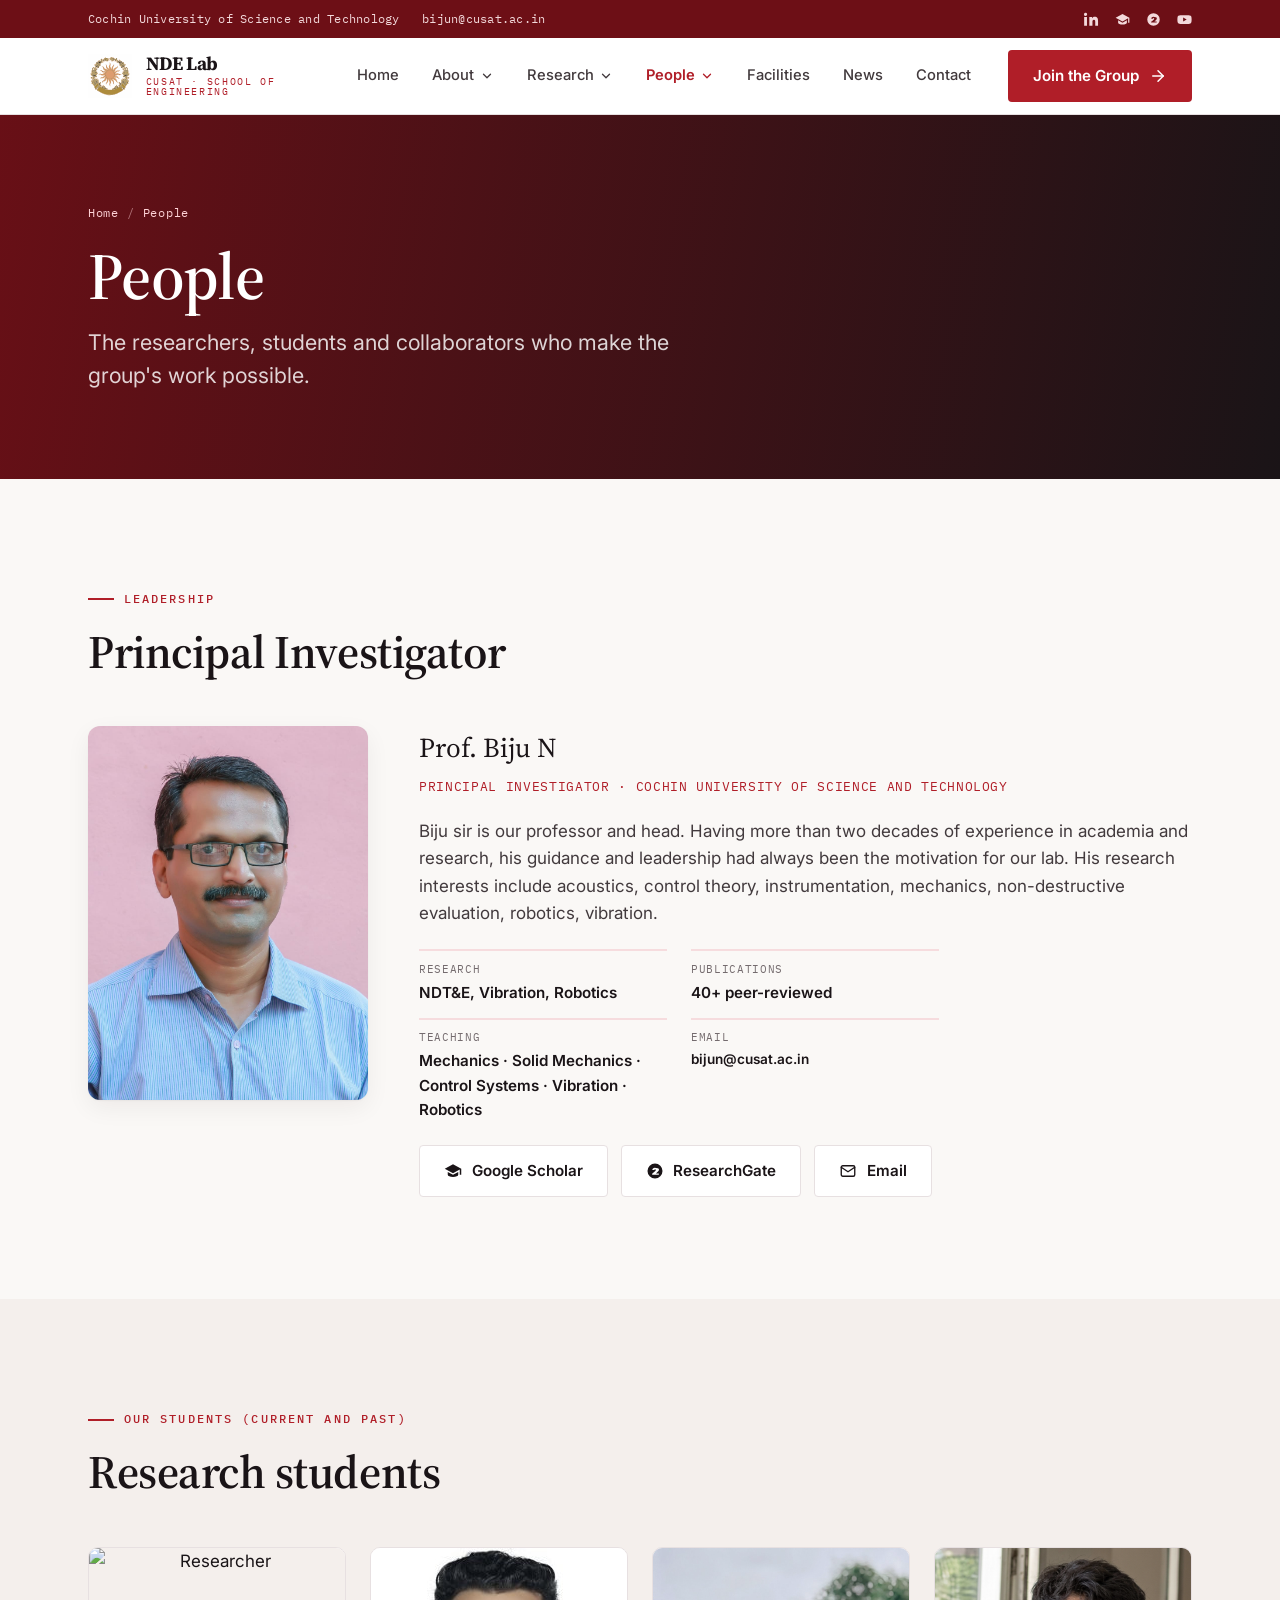
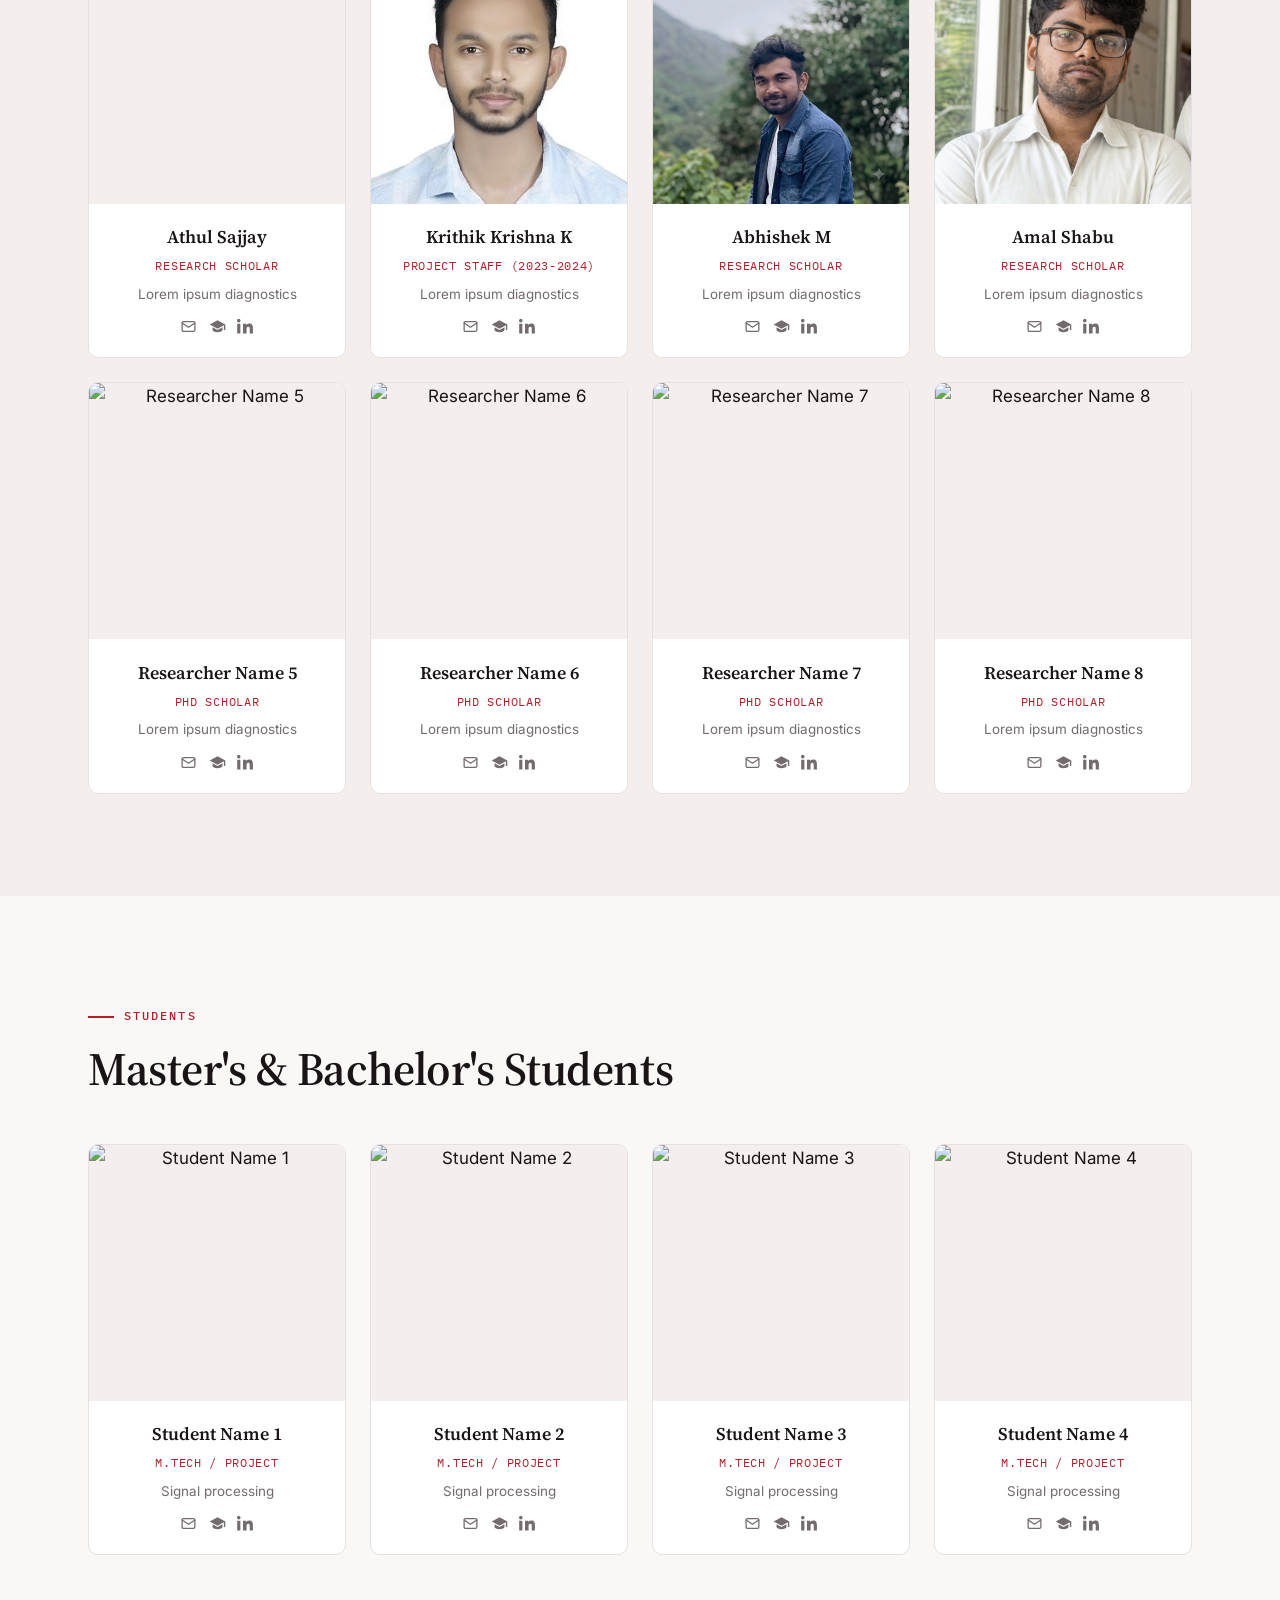
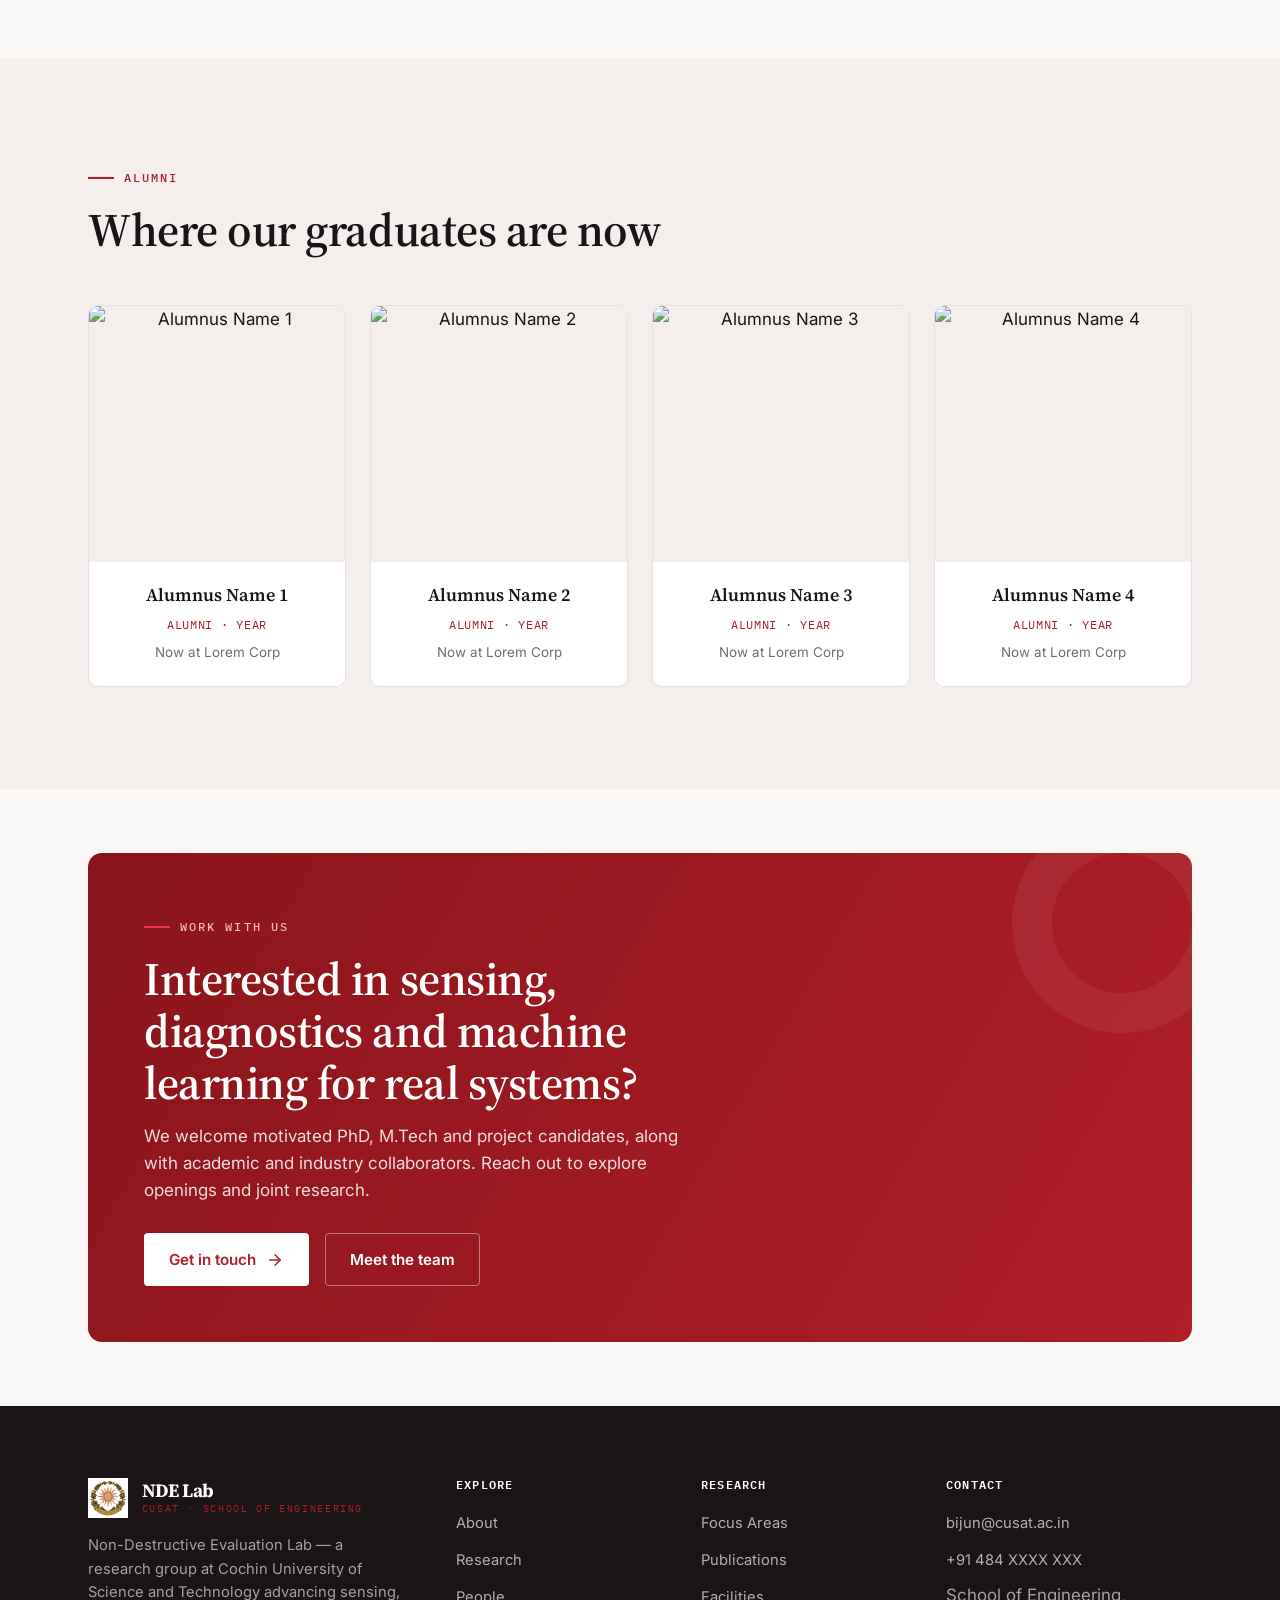
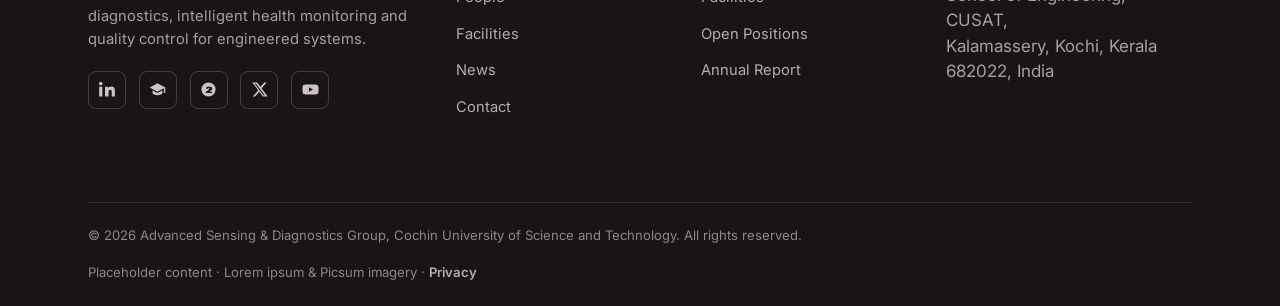
==== commit 80f3846a: "Update contact email and branding in people.html" ====
--- a/people.html
+++ b/people.html
@@ -3,8 +3,8 @@
 <head>
 <meta charset="UTF-8">
 <meta name="viewport" content="width=device-width, initial-scale=1.0">
-<title>People · ASDG — Cochin University of Science and Technology</title>
-<meta name="description" content="The team behind the ASDG group at CUSAT — principal investigator, scholars, students and alumni.">
+<title>People · NDE Lab — Cochin University of Science and Technology</title>
+<meta name="description" content="The team behind the NDE Lab at CUSAT — principal investigator, scholars, students and alumni.">
 <link rel="icon" type="image/svg+xml" href="assets/favicon.svg">
 <link rel="preconnect" href="https://fonts.googleapis.com">
 <link rel="preconnect" href="https://fonts.gstatic.com" crossorigin>
@@ -19,7 +19,7 @@
   <div class="wrap">
     <div class="topbar__left">
       <span>Cochin University of Science and Technology</span>
-      <a href="mailto:asdg@cusat.ac.in">asdg@cusat.ac.in</a>
+      <a href="mailto:bijun@cusat.ac.in">bijun@cusat.ac.in</a>
     </div>
     <div class="topbar__social" aria-label="Social links">
       <a href="#" aria-label="LinkedIn"><svg viewBox="0 0 24 24" fill="currentColor"><path d="M4.98 3.5A2.5 2.5 0 1 1 0 3.5a2.5 2.5 0 0 1 4.98 0zM.25 8h4.5v14H.25zM8.5 8h4.3v1.9h.06c.6-1.1 2.06-2.26 4.24-2.26 4.53 0 5.37 2.98 5.37 6.86V22h-4.5v-6.2c0-1.48-.03-3.38-2.06-3.38-2.06 0-2.38 1.6-2.38 3.27V22H8.5z"/></svg></a>
@@ -37,7 +37,7 @@
       <a class="brand" href="index.html">
         <span class="brand__mark"><img src="assets/favicon.svg" alt="ASDG logo" width="44" height="44"></span>
         <span class="brand__text">
-          <span class="brand__name">ASDG</span>
+          <span class="brand__name">NDE Lab</span>
           <span class="brand__sub">CUSAT · School of Engineering</span>
         </span>
       </a>
@@ -265,4 +265,4 @@
 </footer>
 <script src="js/main.js"></script>
 </body>
-</html>+</html>
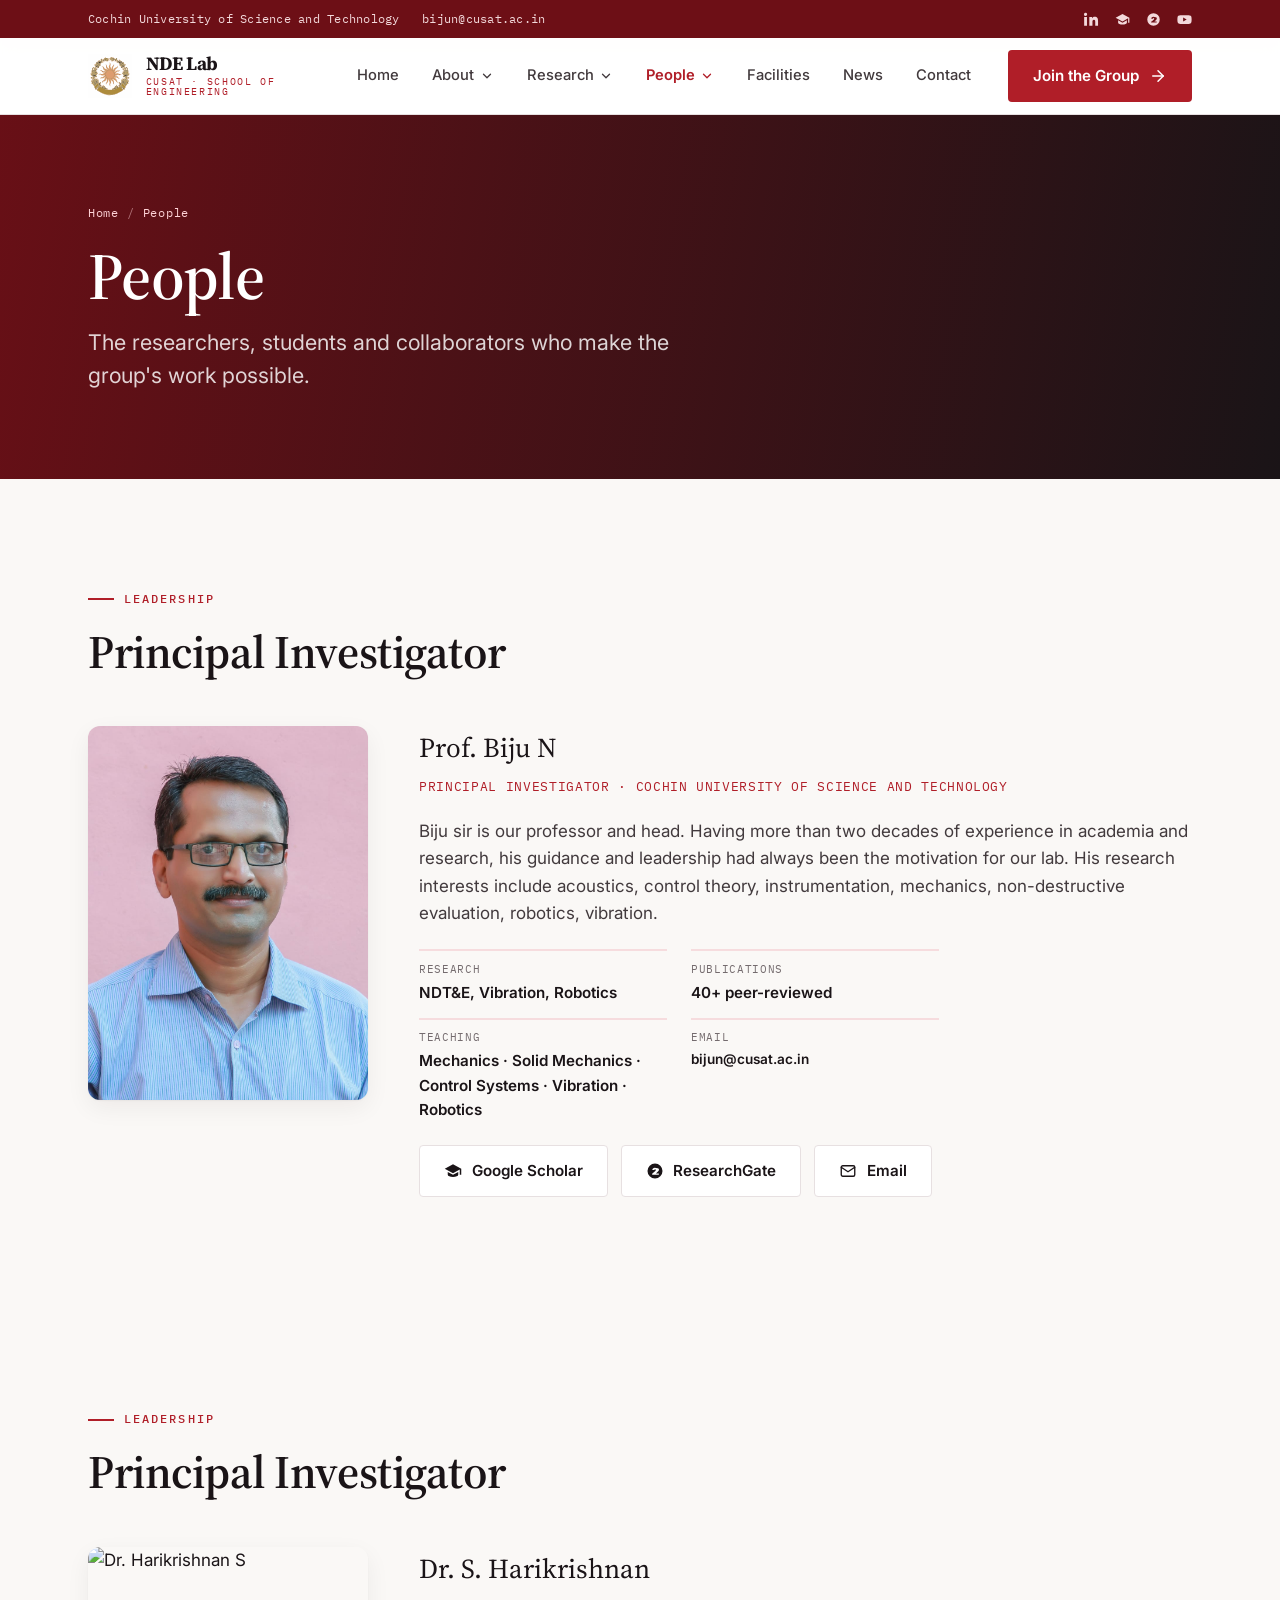
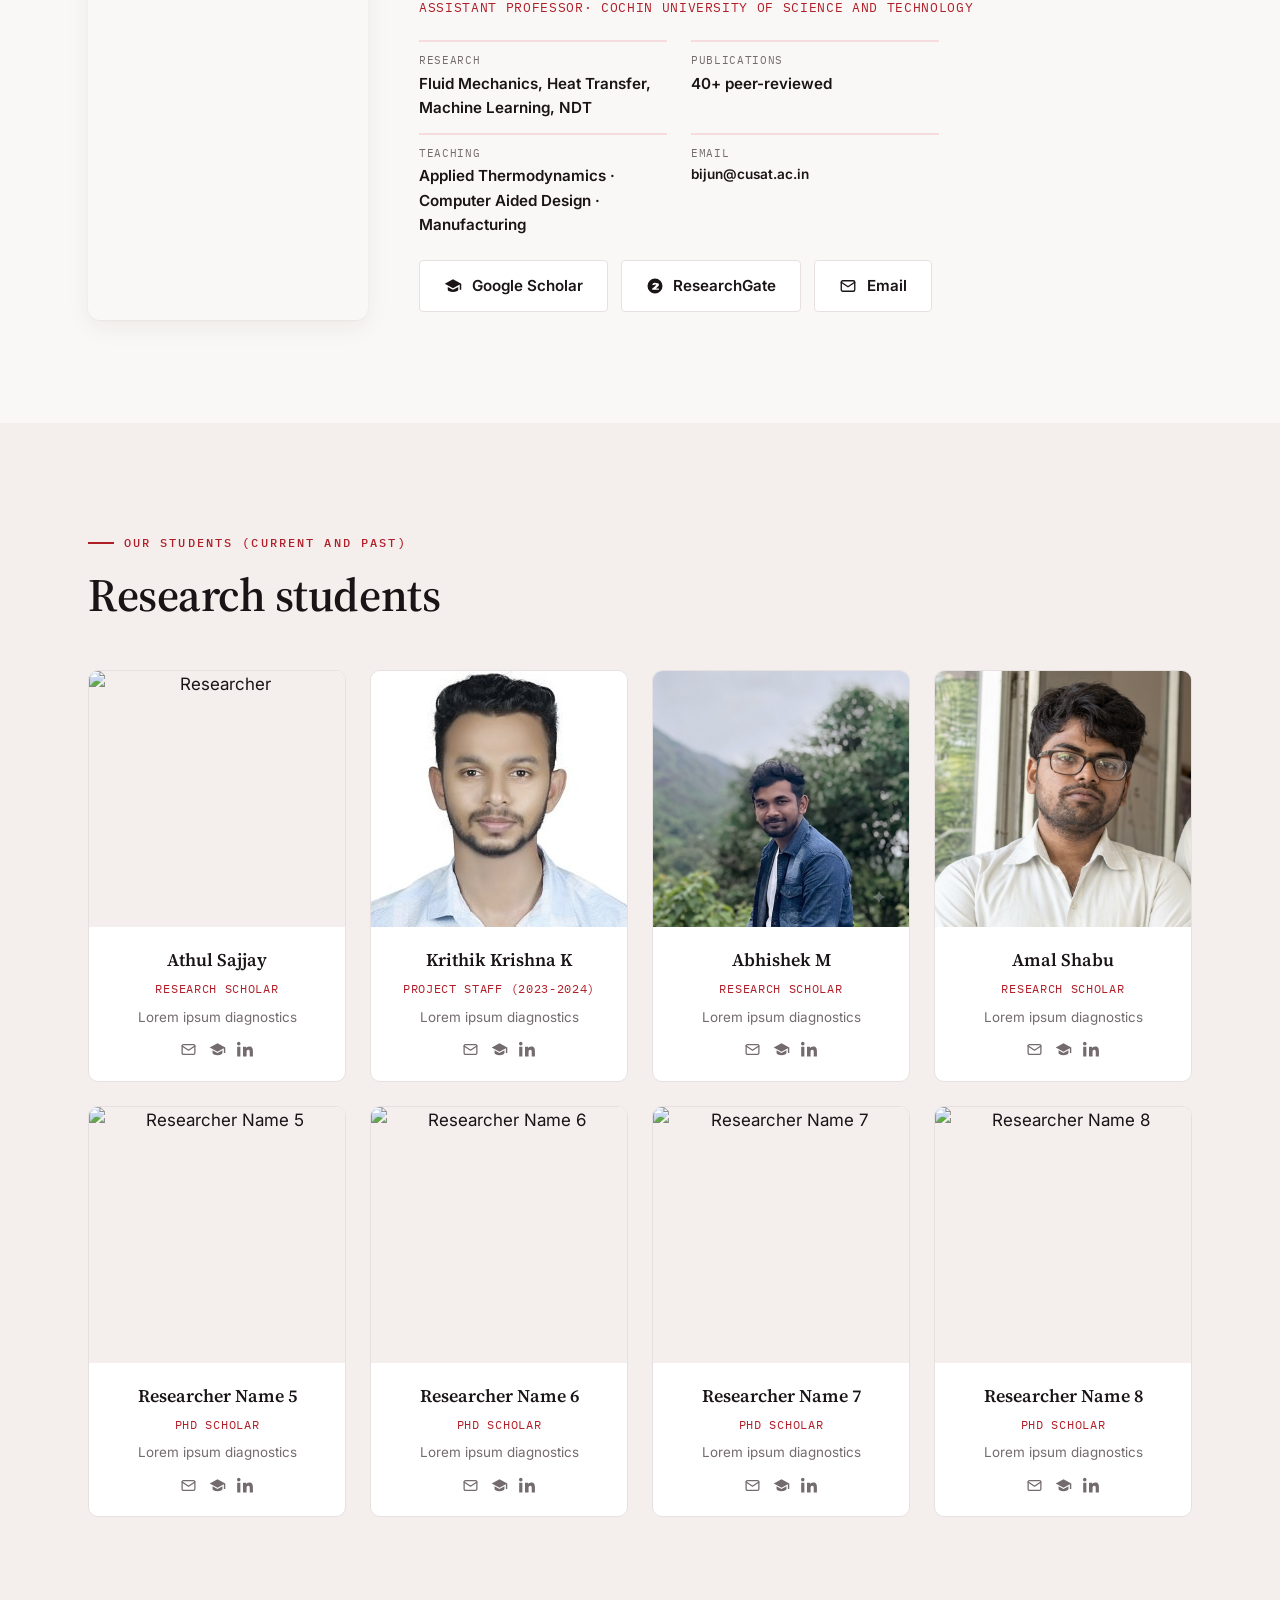
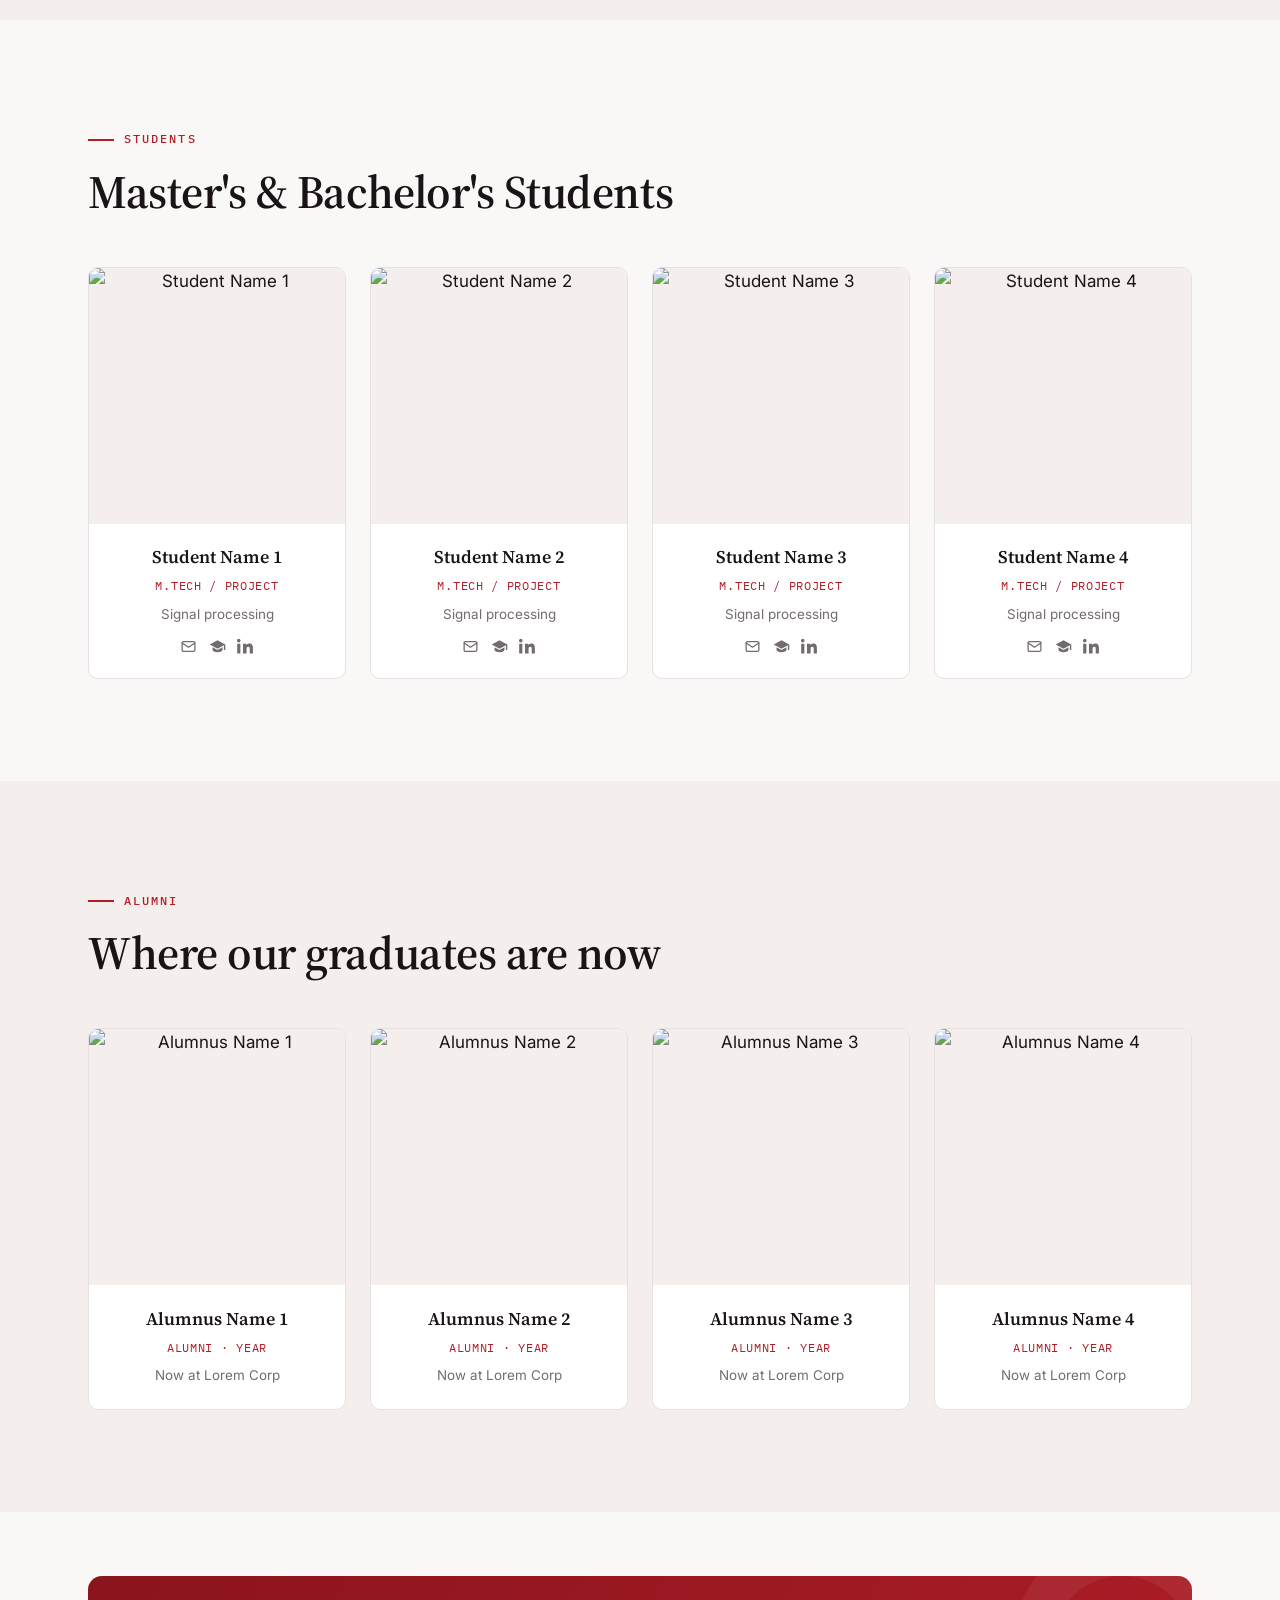
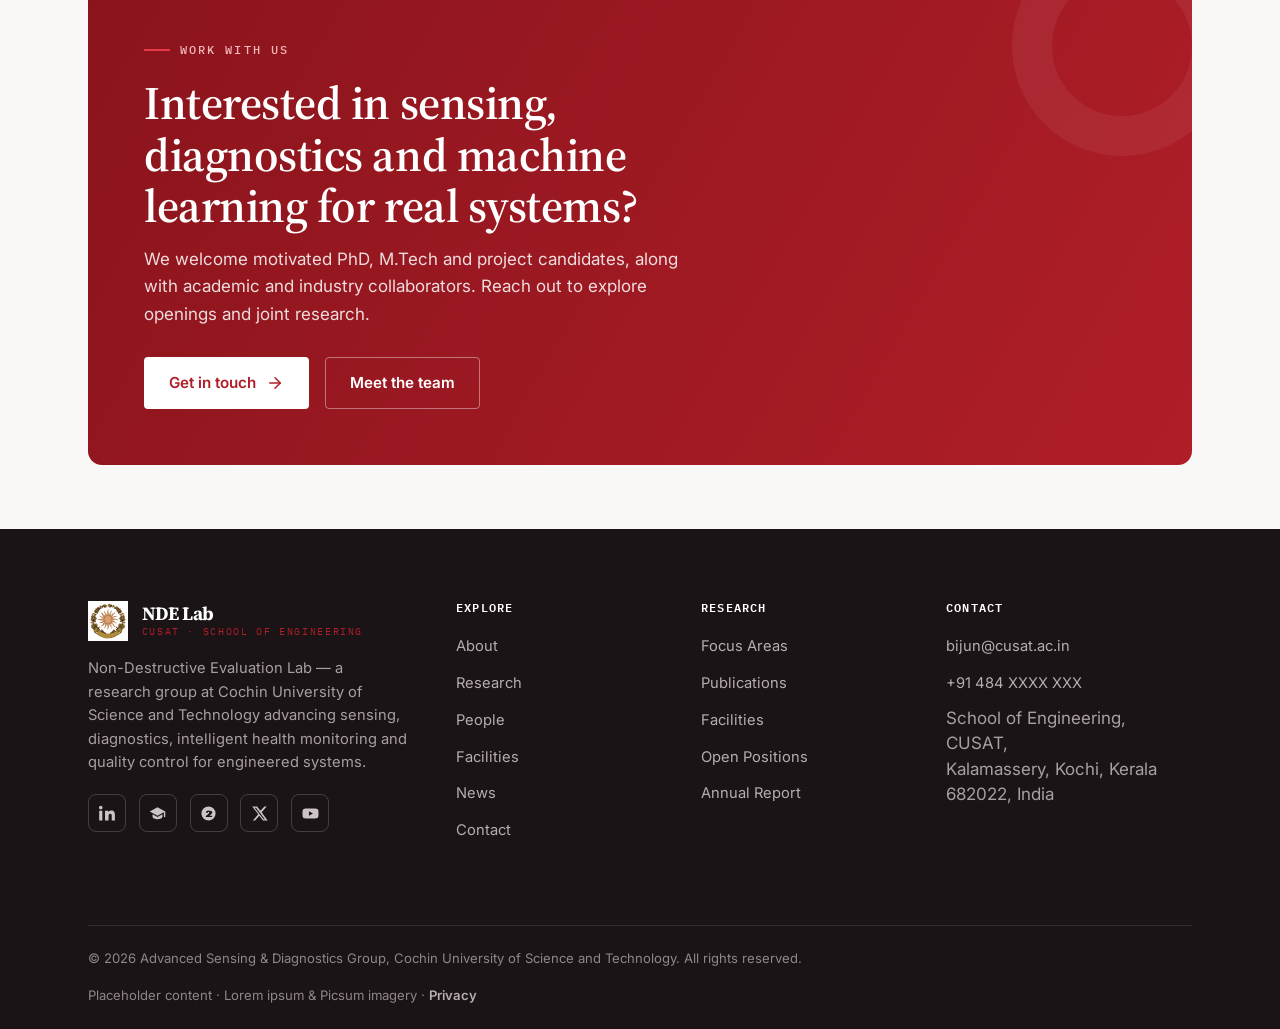
==== commit 7354252a: "Update people.html" ====
--- a/people.html
+++ b/people.html
@@ -87,6 +87,35 @@
   </div>
 </section>
 
+<!-- PI -->
+<section id="pi" class="section">
+  <div class="wrap">
+    <div class="section-head reveal"><span class="eyebrow">Leadership</span><h2>Principal Investigator</h2></div>
+    <div class="director reveal">
+      <div class="director__photo">
+  <img src="img/harikrishnan_sir.png" alt="Dr. Harikrishnan S">
+</div>
+      <div>
+        <div class="director__name">Dr. S. Harikrishnan</div>
+        <div class="director__title">Assistant Professor· Cochin University of Science and Technology</div>
+        <p></p>
+        <div class="facility__specs" style="margin-top:1.4rem;max-width:520px">
+          <div class="facility__spec"><dt>Research</dt><dd>Fluid Mechanics, Heat Transfer, Machine Learning, NDT</dd></div>
+          <div class="facility__spec"><dt>Publications</dt><dd>40+ peer-reviewed</dd></div>
+          <div class="facility__spec"><dt>Teaching</dt><dd>Applied Thermodynamics · Computer Aided Design · Manufacturing </dd></div>
+          <div class="facility__spec"><dt>Email</dt><dd style="font-size:.85rem">bijun@cusat.ac.in</dd></div>
+        </div>
+        <div style="margin-top:1.4rem;display:flex;gap:.8rem;flex-wrap:wrap">
+          <a class="btn btn--ghost" href="https://scholar.google.com/citations?user=0t38hFwAAAAJ&hl=en"><svg viewBox="0 0 24 24" fill="currentColor"><path d="M12 3 1 9l11 6 9-4.9V17h2V9zM5 13.2V17c0 1.7 3.13 3 7 3s7-1.3 7-3v-3.8l-7 3.8z"/></svg> Google Scholar</a>
+          <a class="btn btn--ghost" href="https://www.researchgate.net/profile/Narayanan-Biju"><svg viewBox="0 0 24 24" fill="currentColor"><path d="M12 2a10 10 0 1 0 0 20 10 10 0 0 0 0-20zm3.3 6.4c1.2 0 2 .8 2 2 0 1.5-1.4 2.6-3.4 4.3l-.8.6h4v1.6H8.2v-1.3c2.7-2.3 4.9-3.7 4.9-5 0-.6-.4-1-1-1s-1 .5-1 1.2H8.4c0-1.9 1.4-3.2 3.4-3.2z"/></svg> ResearchGate</a>
+          <a class="btn btn--ghost" href="mailto:bijun@cusat.ac.in"><svg viewBox="0 0 24 24" fill="none" stroke="currentColor" stroke-width="1.8" stroke-linecap="round" stroke-linejoin="round"><rect x="3" y="5" width="18" height="14" rx="2"/><polyline points="3 7 12 13 21 7"/></svg> Email</a>
+        </div>
+      </div>
+    </div>
+  </div>
+</section>
+
+  
 <section id="scholars" class="section section--paper2">
   <div class="wrap">
     <div class="section-head reveal"><span class="eyebrow">Our Students (Current and Past)</span><h2>Research students</h2></div>
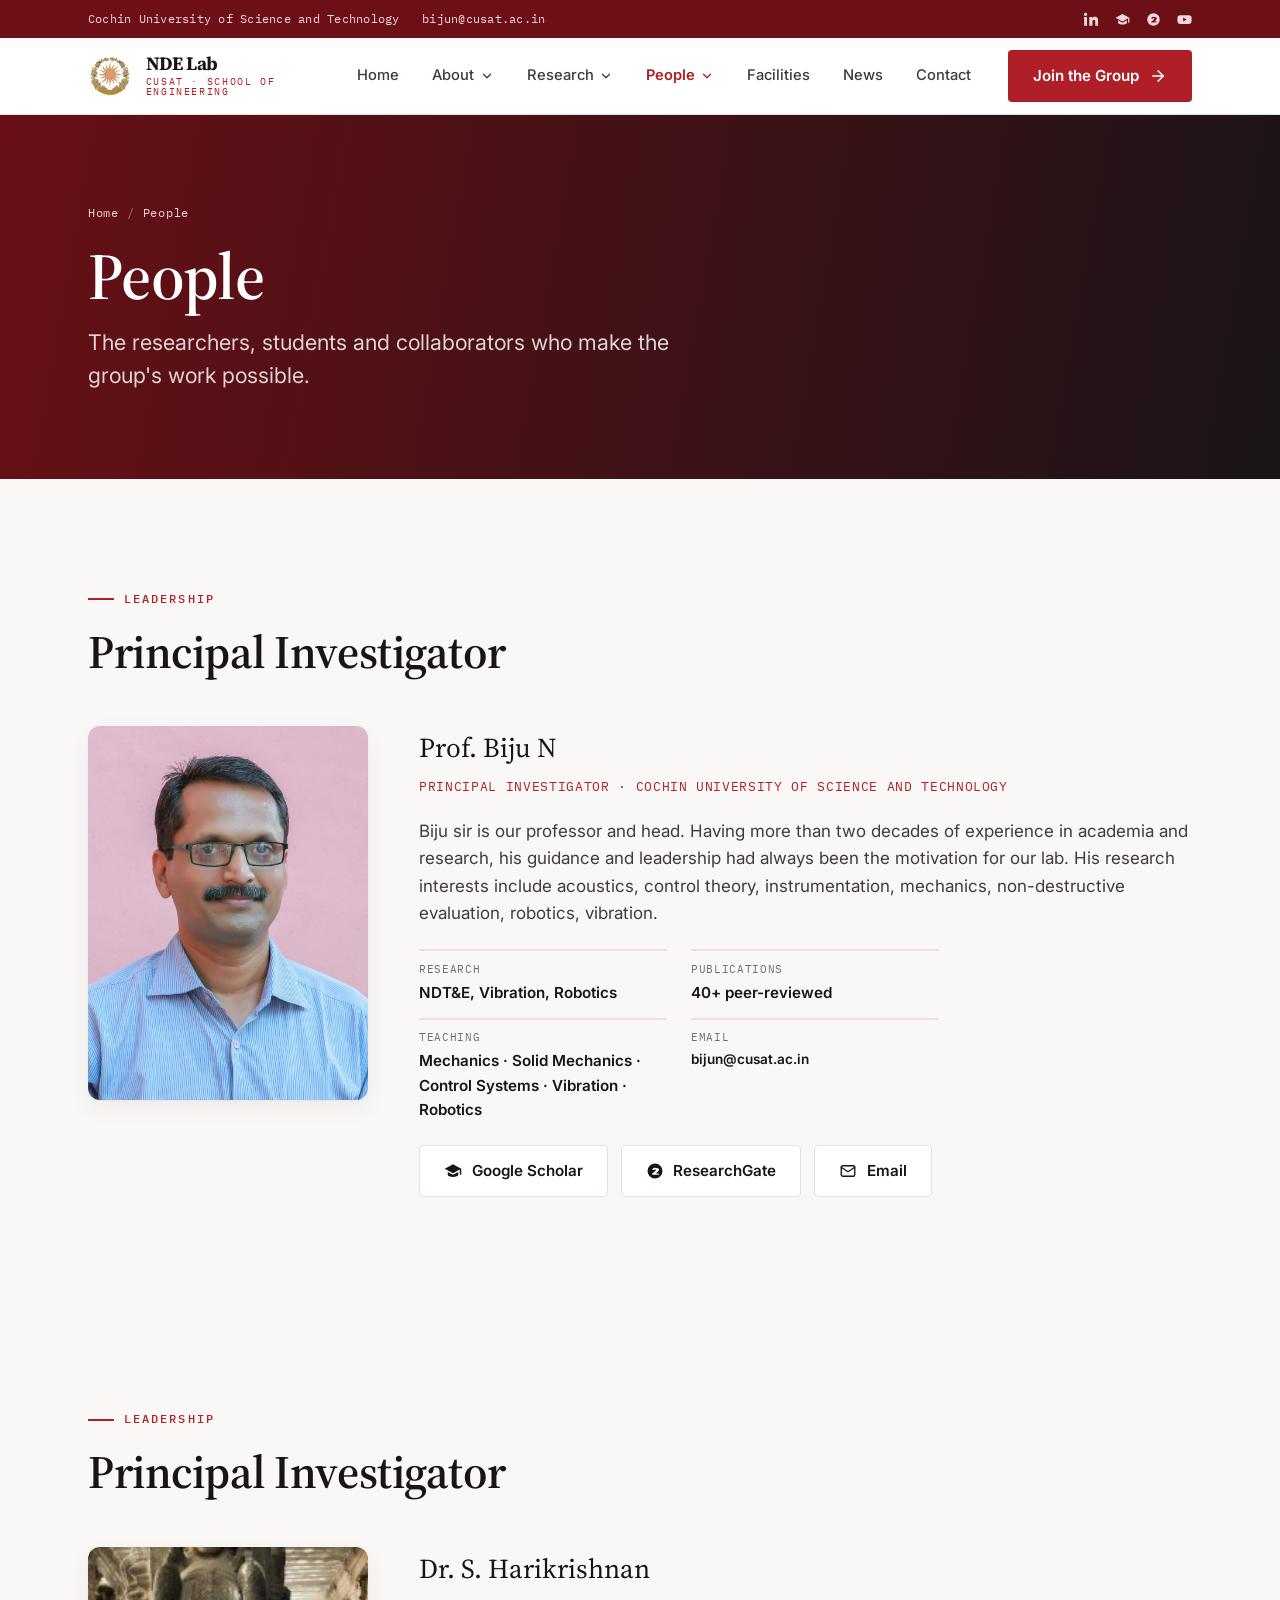
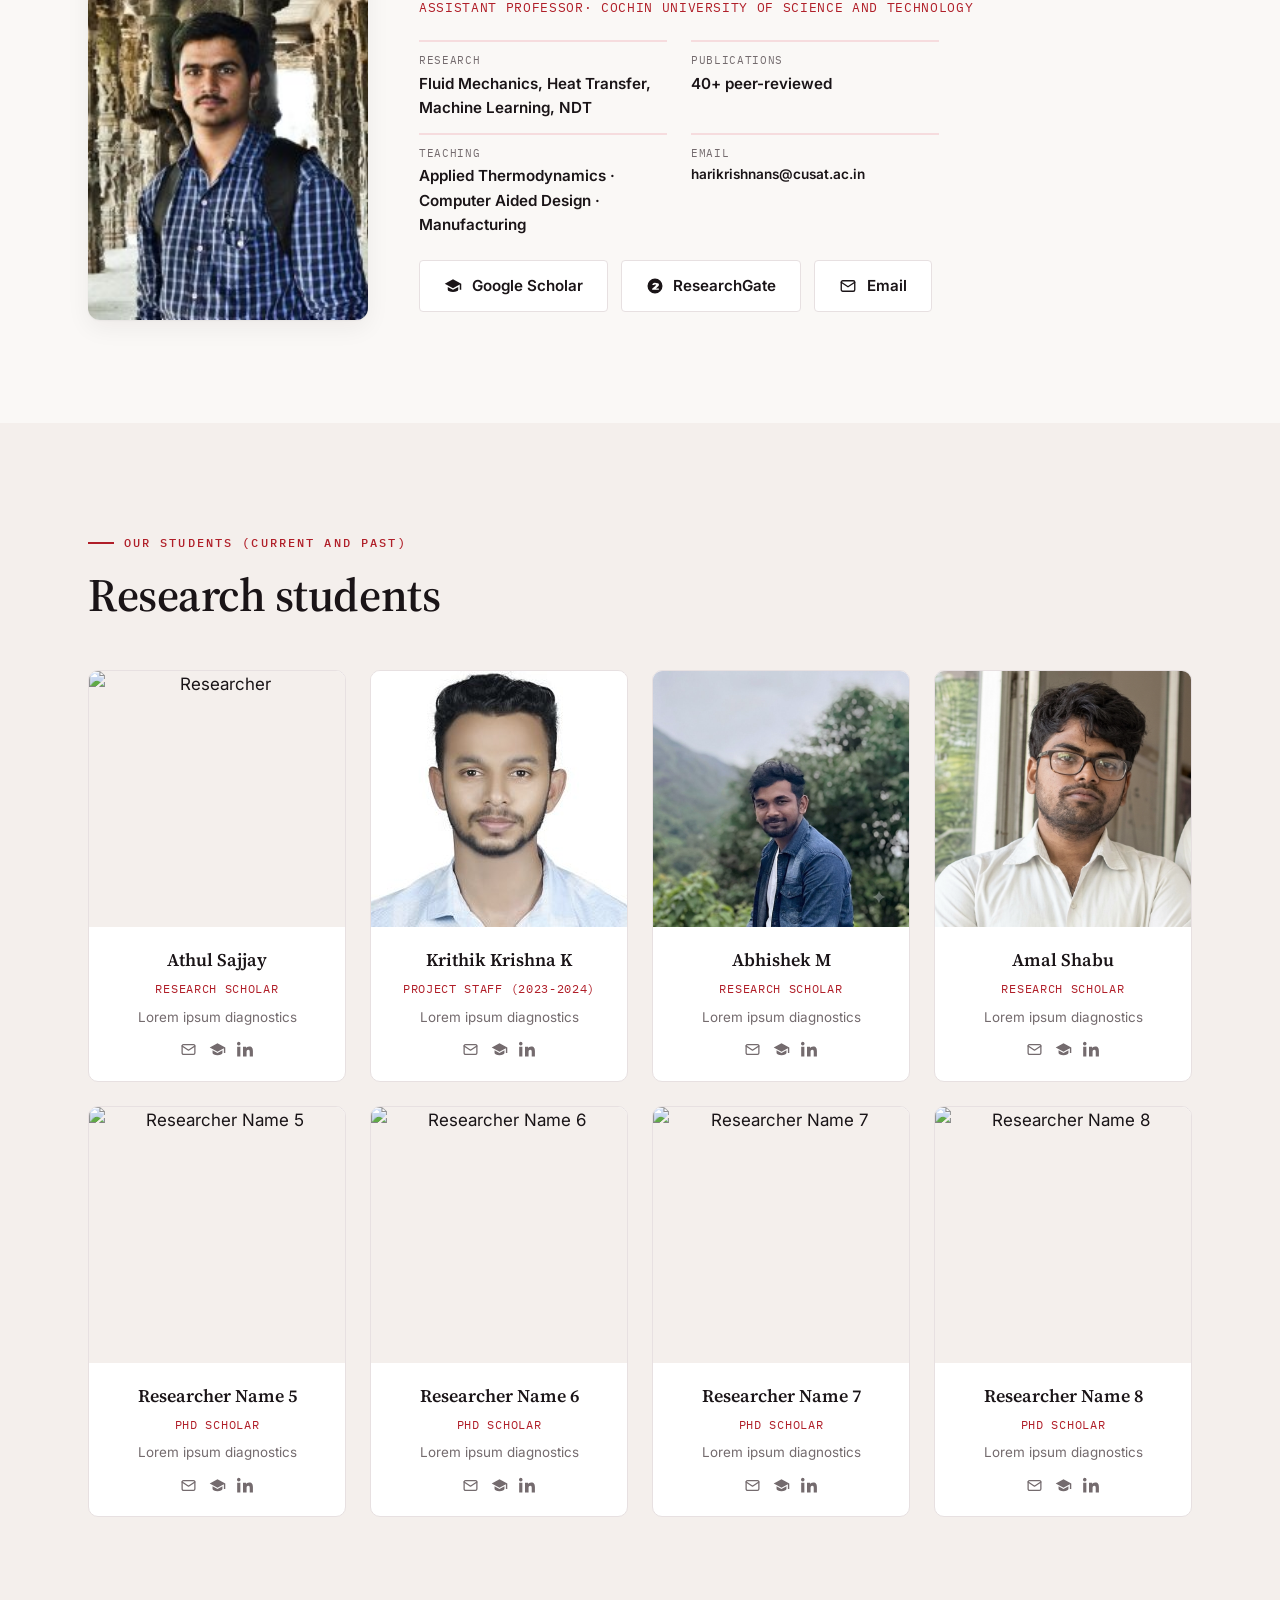
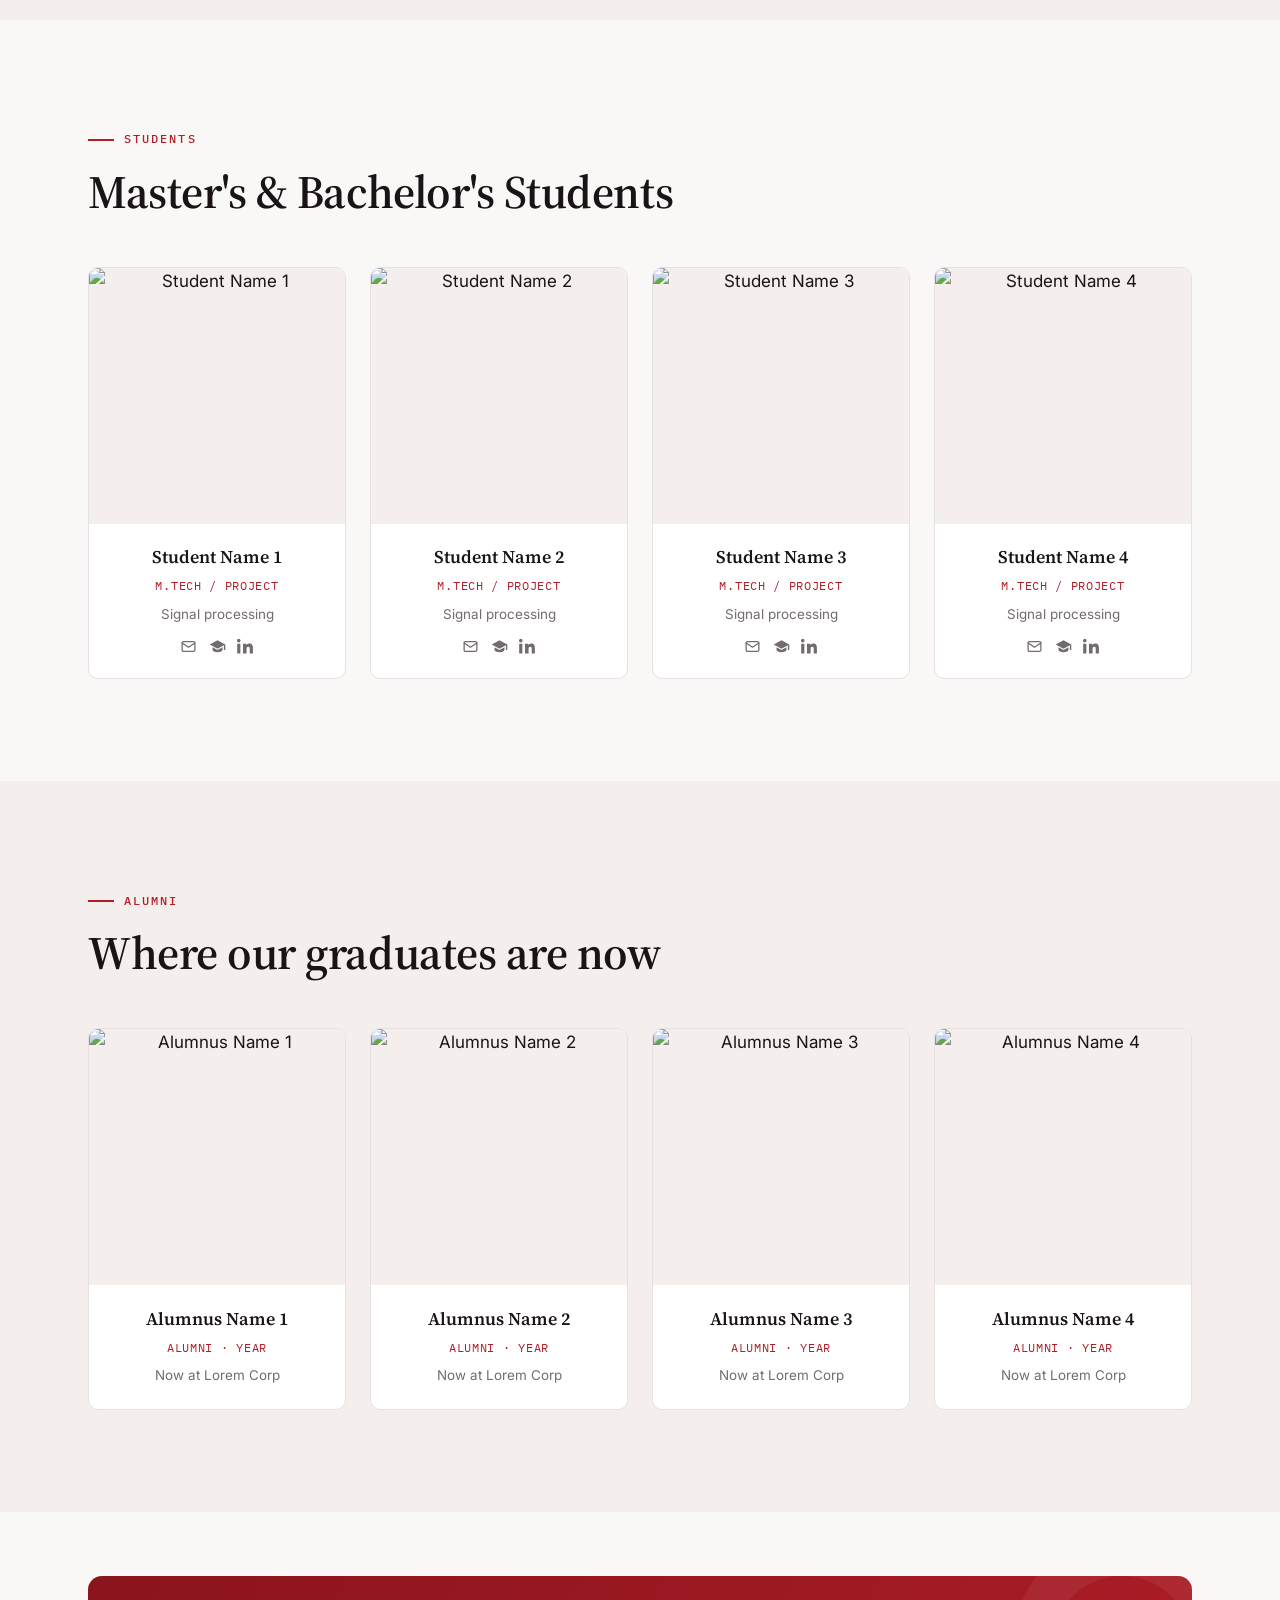
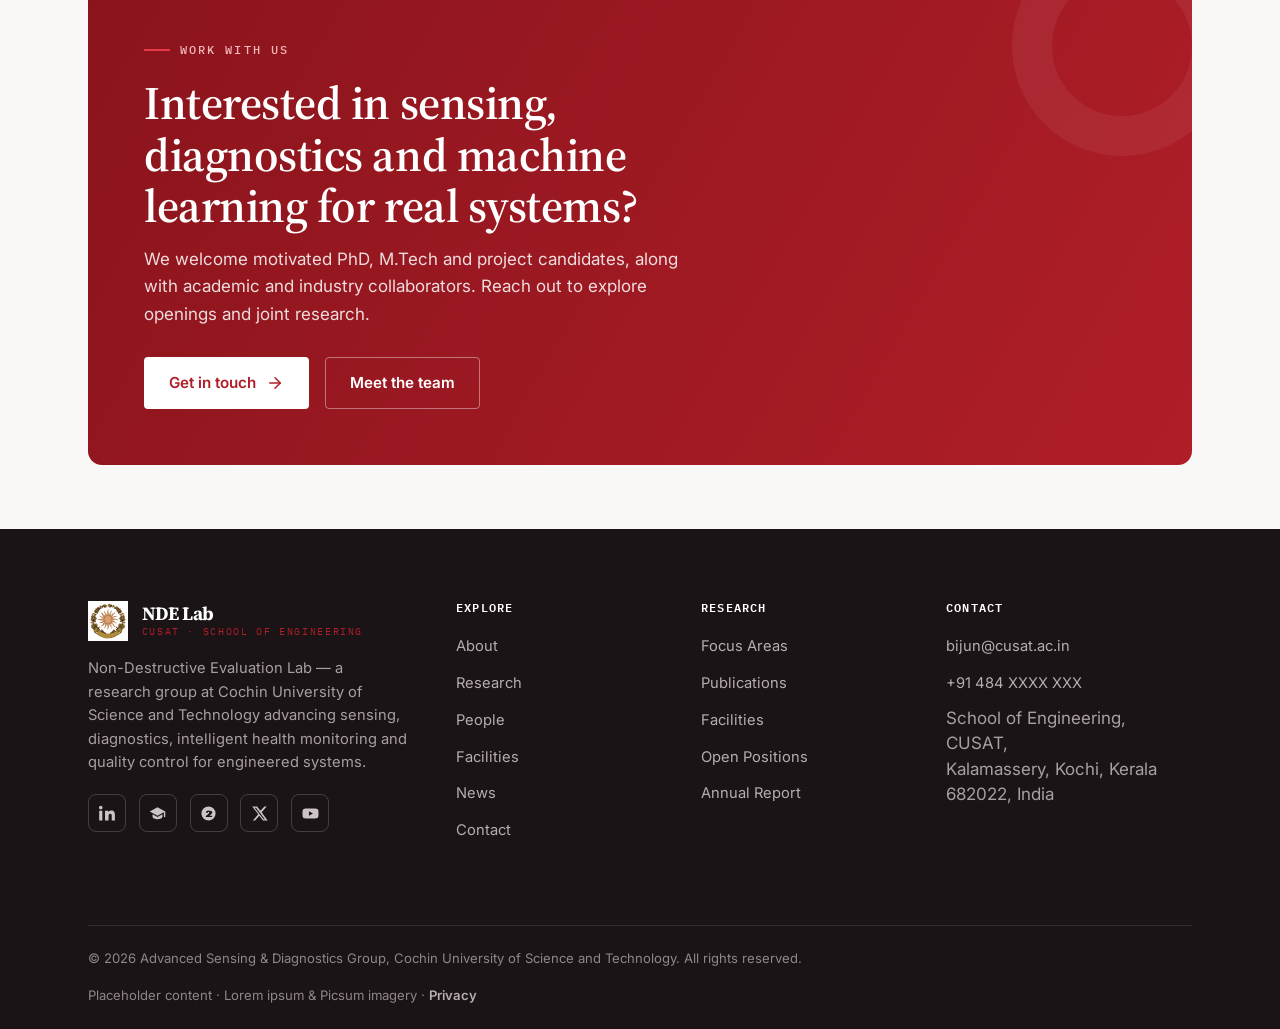
==== commit d91441f9: "Update people.html" ====
--- a/people.html
+++ b/people.html
@@ -103,7 +103,7 @@
           <div class="facility__spec"><dt>Research</dt><dd>Fluid Mechanics, Heat Transfer, Machine Learning, NDT</dd></div>
           <div class="facility__spec"><dt>Publications</dt><dd>40+ peer-reviewed</dd></div>
           <div class="facility__spec"><dt>Teaching</dt><dd>Applied Thermodynamics · Computer Aided Design · Manufacturing </dd></div>
-          <div class="facility__spec"><dt>Email</dt><dd style="font-size:.85rem">bijun@cusat.ac.in</dd></div>
+          <div class="facility__spec"><dt>Email</dt><dd style="font-size:.85rem">harikrishnans@cusat.ac.in</dd></div>
         </div>
         <div style="margin-top:1.4rem;display:flex;gap:.8rem;flex-wrap:wrap">
           <a class="btn btn--ghost" href="https://scholar.google.com/citations?user=0t38hFwAAAAJ&hl=en"><svg viewBox="0 0 24 24" fill="currentColor"><path d="M12 3 1 9l11 6 9-4.9V17h2V9zM5 13.2V17c0 1.7 3.13 3 7 3s7-1.3 7-3v-3.8l-7 3.8z"/></svg> Google Scholar</a>
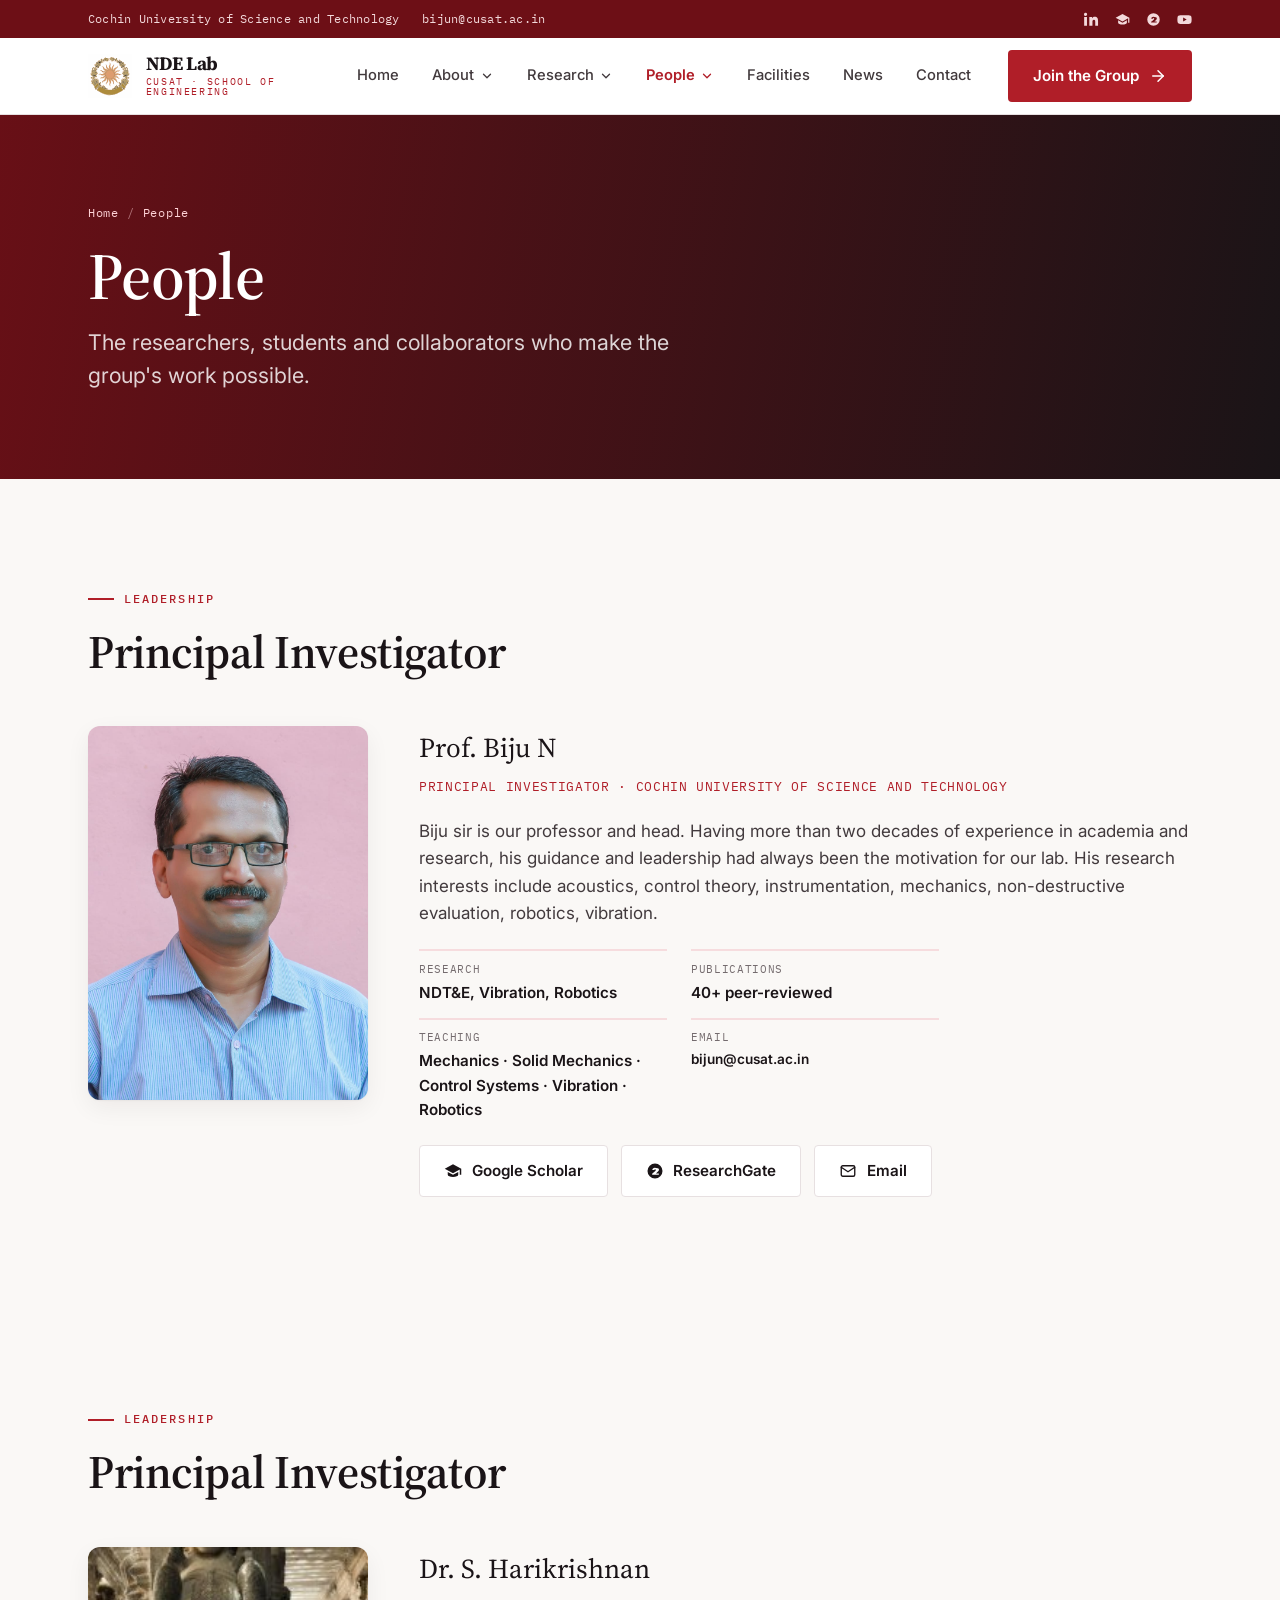
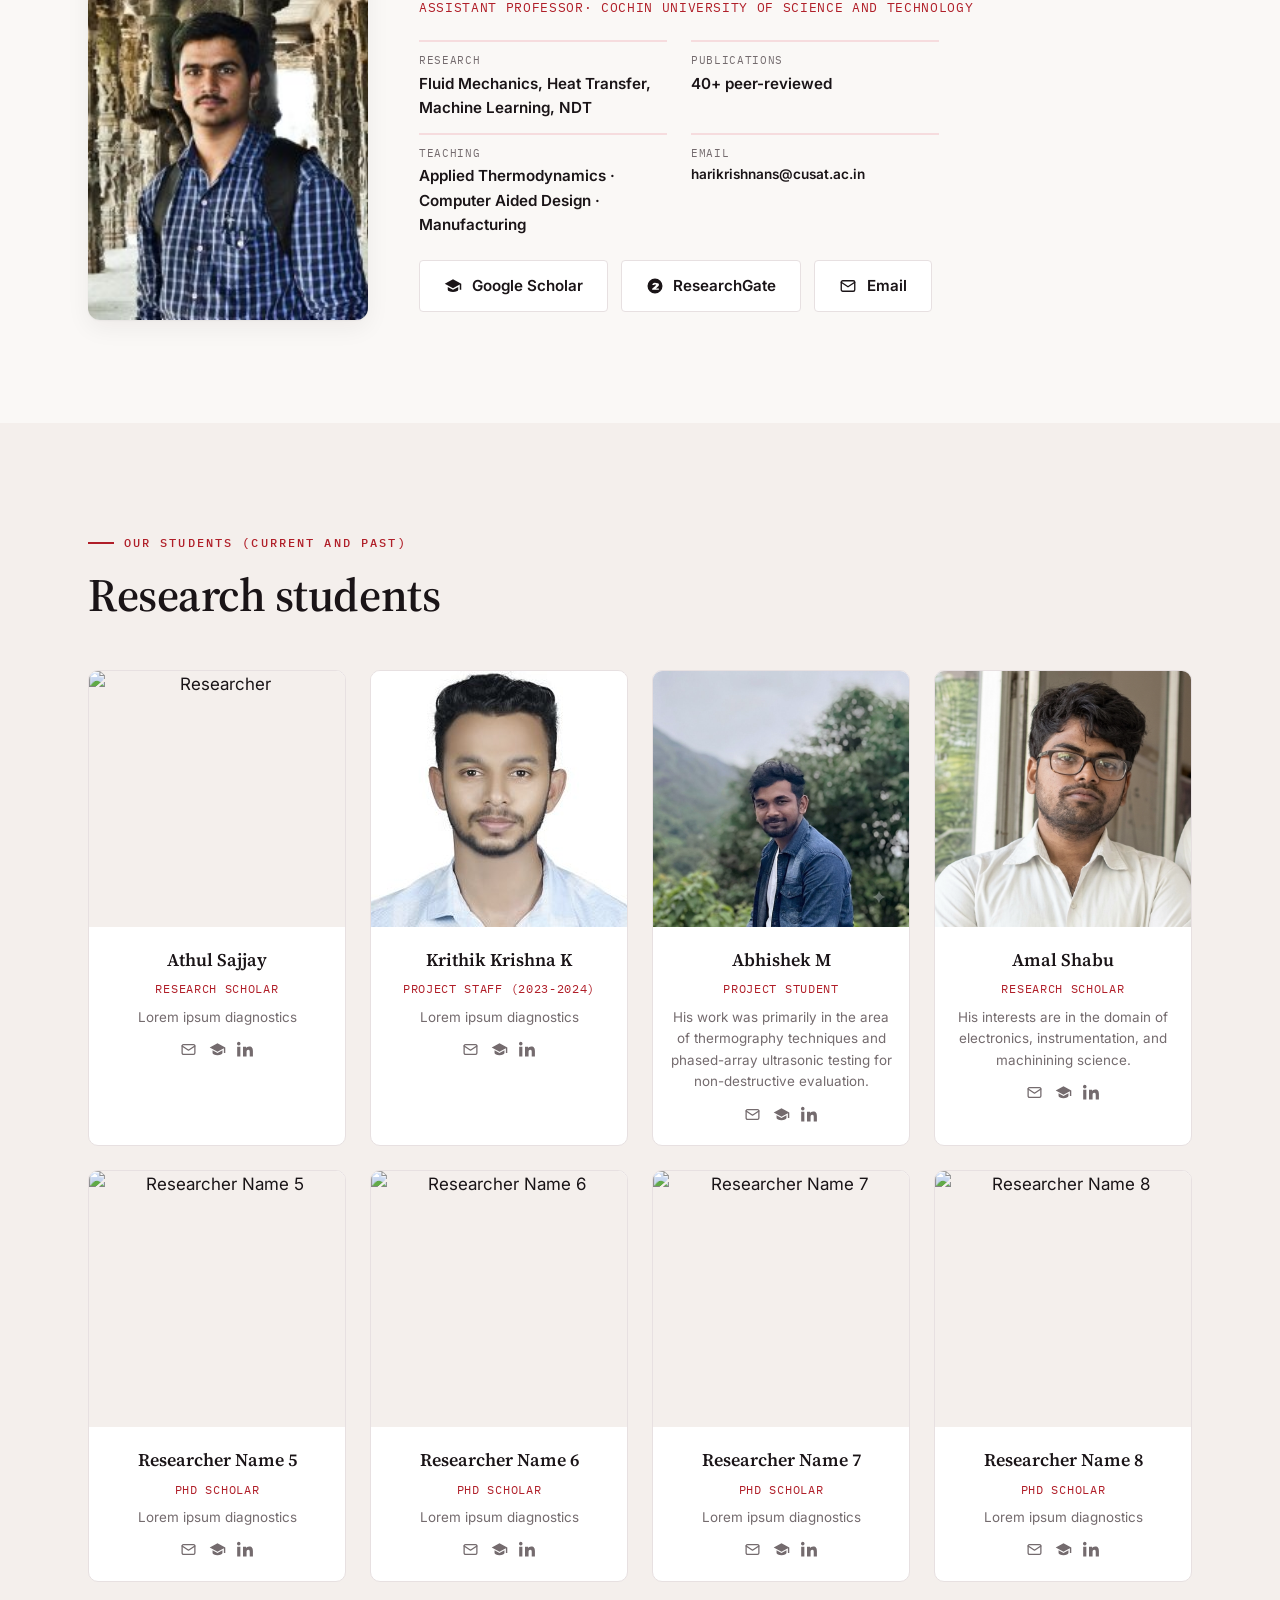
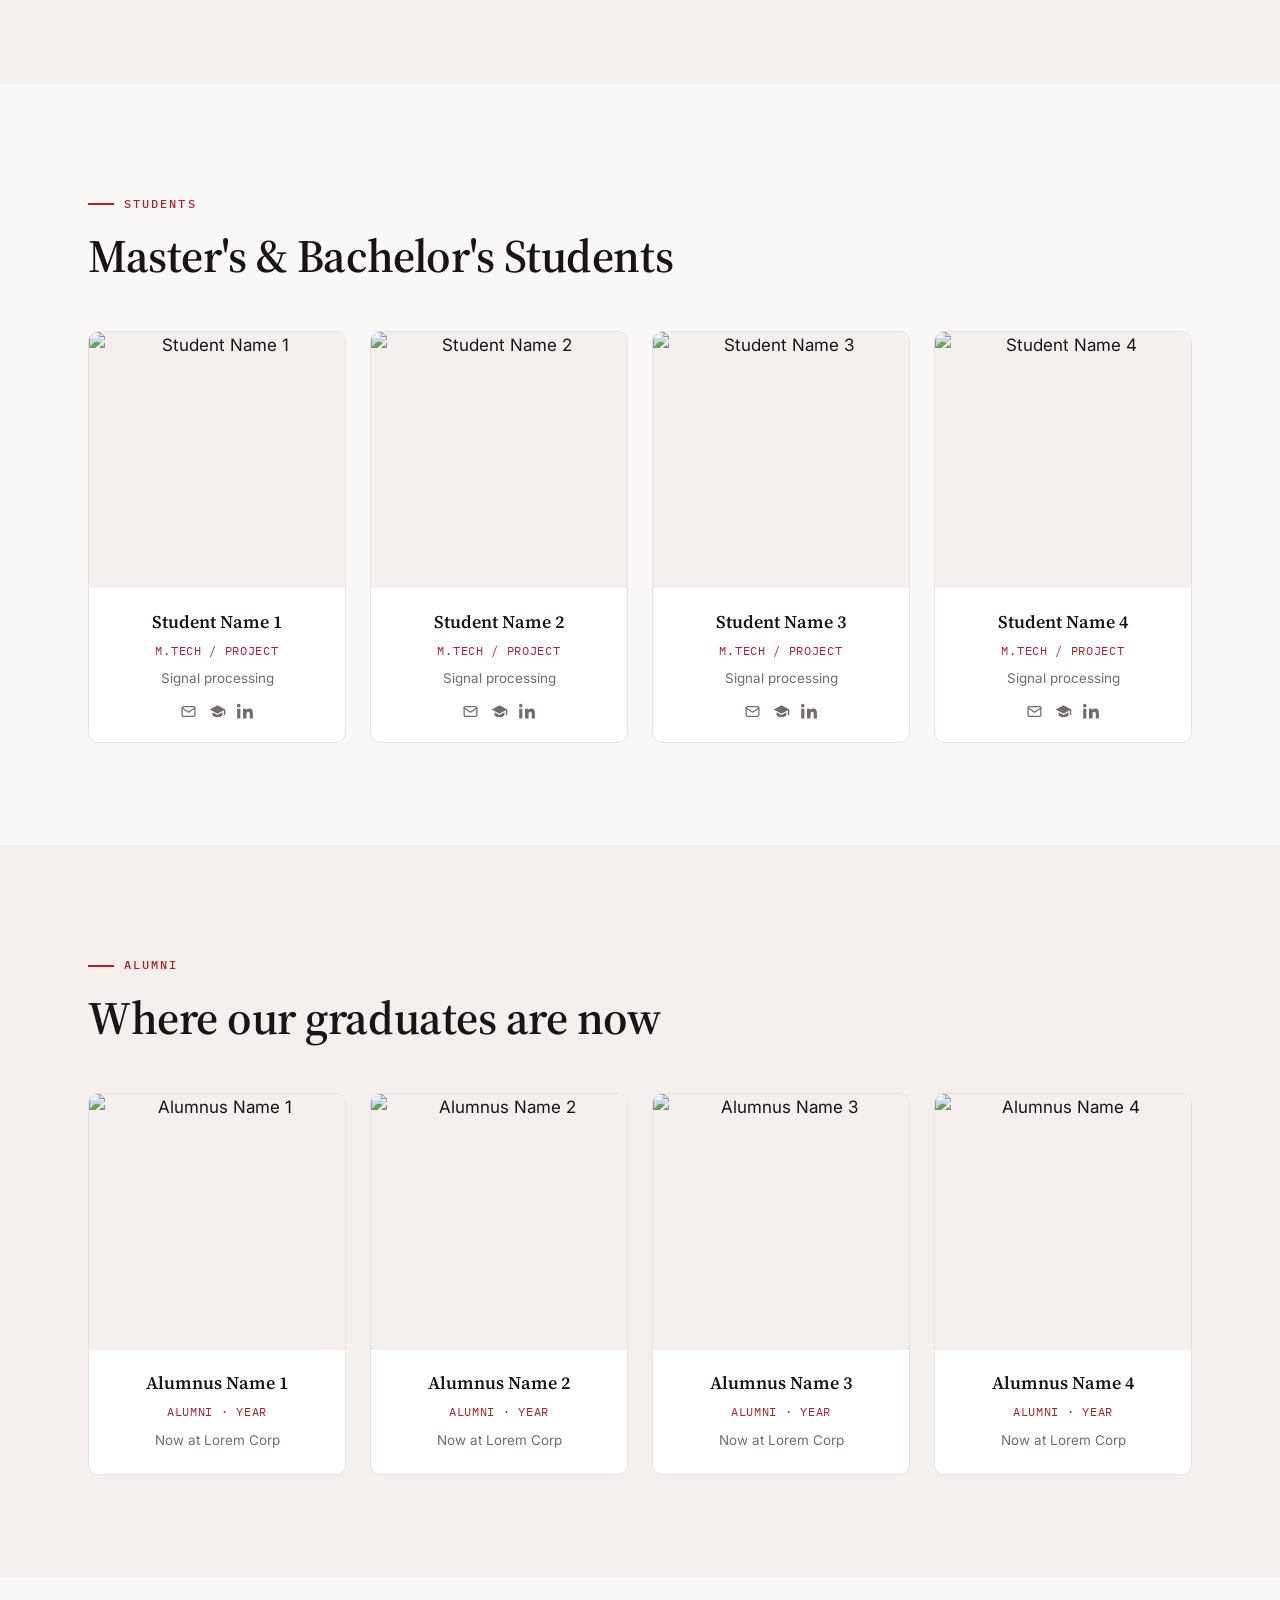
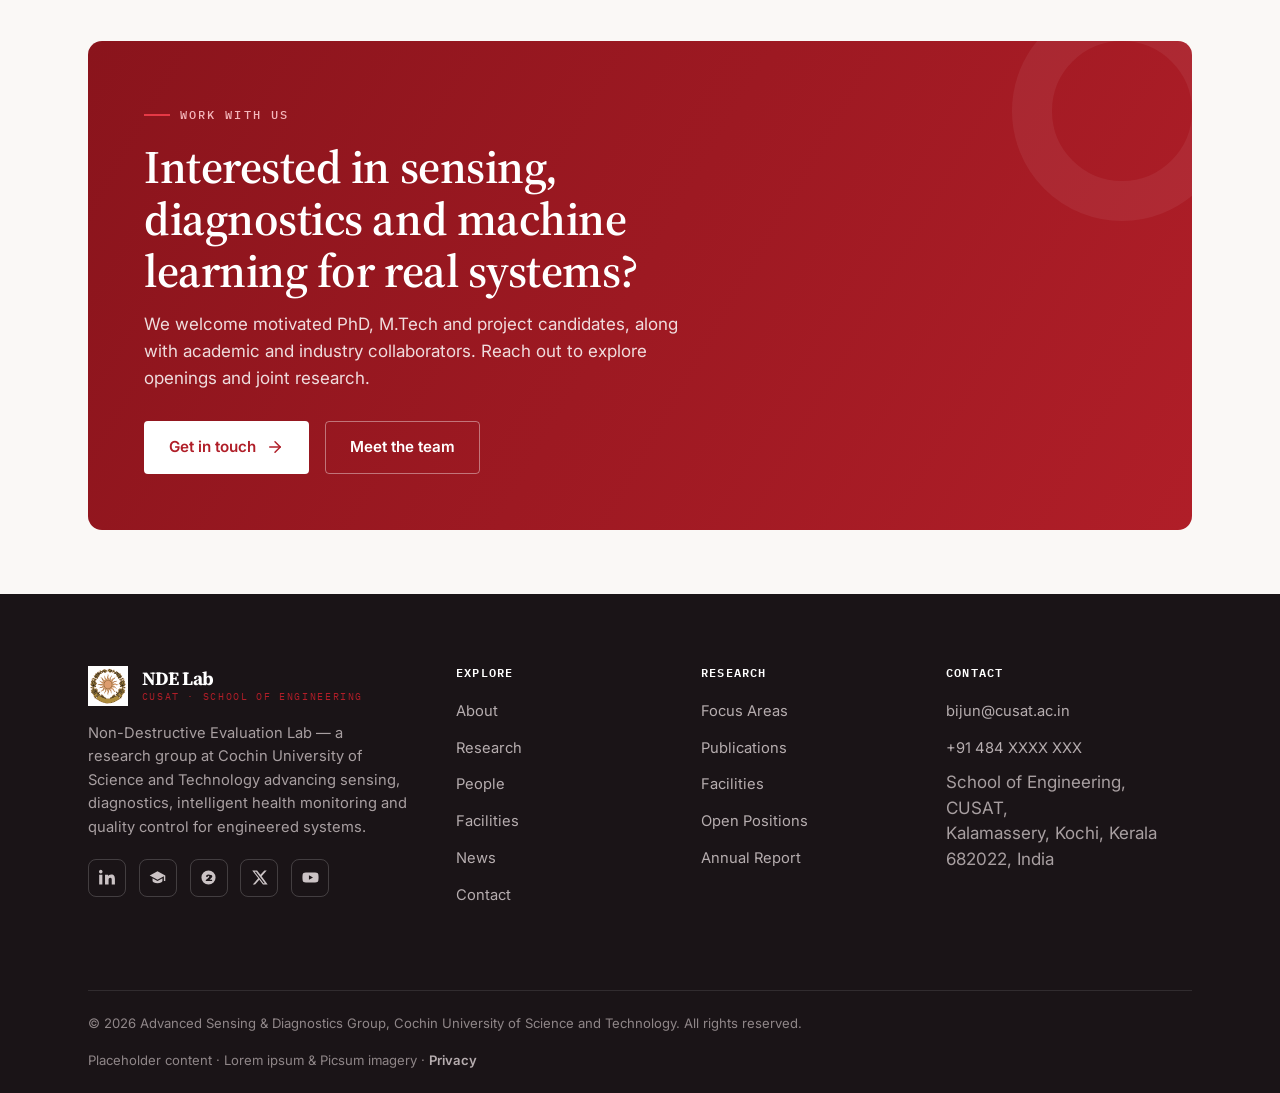
==== commit a7816327: "Change roles and meta descriptions for team members Updated roles and descriptions for Abhishek M an" ====
--- a/people.html
+++ b/people.html
@@ -42,7 +42,7 @@
         </span>
       </a>
       <ul class="nav__menu">
-        <li class="nav__item"><a class="nav__link" href="index.html">Home</a></li><li class="nav__item has-drop"><a class="nav__link" href="about.html">About<span class="chev"><svg viewBox="0 0 24 24" fill="none" stroke="currentColor" stroke-width="2.2" stroke-linecap="round" stroke-linejoin="round"><polyline points="6 9 12 15 18 9"/></svg></span></a><div class="nav__drop"><a href="about.html">Overview</a><a href="about.html#director">Director's Message</a><a href="about.html#mission">Mission &amp; Vision</a></div></li><li class="nav__item has-drop"><a class="nav__link" href="research.html">Research<span class="chev"><svg viewBox="0 0 24 24" fill="none" stroke="currentColor" stroke-width="2.2" stroke-linecap="round" stroke-linejoin="round"><polyline points="6 9 12 15 18 9"/></svg></span></a><div class="nav__drop"><a href="research.html#focus">Focus Areas</a><a href="research.html#themes">Research Themes</a><a href="research.html#projects">Current Projects</a><a href="publications.html">Publications</a></div></li><li class="nav__item has-drop"><a class="nav__link active" href="people.html">People<span class="chev"><svg viewBox="0 0 24 24" fill="none" stroke="currentColor" stroke-width="2.2" stroke-linecap="round" stroke-linejoin="round"><polyline points="6 9 12 15 18 9"/></svg></span></a><div class="nav__drop"><a href="people.html#pi">Principal Investigator</a><a href="people.html#scholars">Research Scholars</a><a href="people.html#students">Students</a><a href="people.html#alumni">Alumni</a></div></li><li class="nav__item"><a class="nav__link" href="facilities.html">Facilities</a></li><li class="nav__item"><a class="nav__link" href="news.html">News</a></li><li class="nav__item"><a class="nav__link" href="contact.html">Contact</a></li>
+        <li class="nav__item"><a class="nav__link" href="index.html">Home</a></li><li class="nav__item has-drop"><a class="nav__link" href="about.html">About<span class="chev"><svg viewBox="0 0 24 24" fill="none" stroke="currentColor" stroke-width="2.2" stroke-linecap="round" stroke-linejoin="round"><polyline points="6 9 12 15 18 9"/></svg></span></a><div class="nav__drop"><a href="about.html">Overview</a><a href="about.html#director">Director's Message</a><a href="about.html#mission">Mission &amp; Vision</a></div></li><li class="nav__item has-drop"><a class="nav__link" href="research.html">Research<span class="chev"><svg viewBox="0 0 24 24" fill="none" stroke="currentColor" stroke-width="2.2" stroke-linecap="round" stroke-linejoin="round"><polyline points="6 9 12 15 18 9"/></svg></span></a><div class="nav__drop"><a href="research.html#focus">Focus Areas</a><a href="research.html#themes">Research Themes</a><a href="research.html#projects">Current Projects</a><a href="publications.html">Publications</a></div></li><li class="nav__item has-drop"><a class="nav__link active" href="people.html">People<span class="chev"><svg viewBox="0 0 24 24" fill="none" stroke="currentColor" stroke-width="2.2" stroke-linecap="round" stroke-linejoin="round"><polyline points="6 9 12 15 18 9"/></svg></span></a><div class="nav__drop"><a href="people.html#pi">Our Faculty</a><a href="people.html#scholars">Research Scholars</a><a href="people.html#students">Students</a><a href="people.html#alumni">Alumni</a></div></li><li class="nav__item"><a class="nav__link" href="facilities.html">Facilities</a></li><li class="nav__item"><a class="nav__link" href="news.html">News</a></li><li class="nav__item"><a class="nav__link" href="contact.html">Contact</a></li>
       </ul>
       <a class="btn btn--primary nav__cta" href="contact.html">Join the Group <svg viewBox="0 0 24 24" fill="none" stroke="currentColor" stroke-width="2" stroke-linecap="round" stroke-linejoin="round"><line x1="5" y1="12" x2="19" y2="12"/><polyline points="12 5 19 12 12 19"/></svg></a>
       <button class="nav__toggle" aria-label="Open menu" aria-expanded="false"><svg viewBox="0 0 24 24" fill="none" stroke="currentColor" stroke-width="2" stroke-linecap="round"><line x1="3" y1="7" x2="21" y2="7"/><line x1="3" y1="12" x2="21" y2="12"/><line x1="3" y1="17" x2="21" y2="17"/></svg></button>
@@ -136,14 +136,14 @@
         </article><article class="person reveal">
           <div class="person__photo"><img src="img/abhishek.png" alt="Krithik"></div>
           <div class="person__body"><div class="person__name">Abhishek M</div>
-          <div class="person__role">Research scholar</div><div class="person__meta">Lorem ipsum diagnostics</div><div class="person__links">
+          <div class="person__role">Project Student</div><div class="person__meta">His work was primarily in the area of thermography techniques and phased-array ultrasonic testing for non-destructive evaluation.</div><div class="person__links">
           <a href="#" aria-label="Email"><svg viewBox="0 0 24 24" fill="none" stroke="currentColor" stroke-width="1.8" stroke-linecap="round" stroke-linejoin="round"><rect x="3" y="5" width="18" height="14" rx="2"/><polyline points="3 7 12 13 21 7"/></svg></a>
           <a href="#" aria-label="Scholar"><svg viewBox="0 0 24 24" fill="currentColor"><path d="M12 3 1 9l11 6 9-4.9V17h2V9zM5 13.2V17c0 1.7 3.13 3 7 3s7-1.3 7-3v-3.8l-7 3.8z"/></svg></a>
           <a href="#" aria-label="LinkedIn"><svg viewBox="0 0 24 24" fill="currentColor"><path d="M4.98 3.5A2.5 2.5 0 1 1 0 3.5a2.5 2.5 0 0 1 4.98 0zM.25 8h4.5v14H.25zM8.5 8h4.3v1.9h.06c.6-1.1 2.06-2.26 4.24-2.26 4.53 0 5.37 2.98 5.37 6.86V22h-4.5v-6.2c0-1.48-.03-3.38-2.06-3.38-2.06 0-2.38 1.6-2.38 3.27V22H8.5z"/></svg></a></div></div>
         </article><article class="person reveal">
           <div class="person__photo"><img src="img/amal.png" alt="Krithik"></div>
           <div class="person__body"><div class="person__name">Amal Shabu</div>
-          <div class="person__role">Research scholar</div><div class="person__meta">Lorem ipsum diagnostics</div><div class="person__links">
+          <div class="person__role">Research scholar</div><div class="person__meta">His interests are in the domain of electronics, instrumentation, and machinining science.</div><div class="person__links">
           <a href="#" aria-label="Email"><svg viewBox="0 0 24 24" fill="none" stroke="currentColor" stroke-width="1.8" stroke-linecap="round" stroke-linejoin="round"><rect x="3" y="5" width="18" height="14" rx="2"/><polyline points="3 7 12 13 21 7"/></svg></a>
           <a href="#" aria-label="Scholar"><svg viewBox="0 0 24 24" fill="currentColor"><path d="M12 3 1 9l11 6 9-4.9V17h2V9zM5 13.2V17c0 1.7 3.13 3 7 3s7-1.3 7-3v-3.8l-7 3.8z"/></svg></a>
           <a href="#" aria-label="LinkedIn"><svg viewBox="0 0 24 24" fill="currentColor"><path d="M4.98 3.5A2.5 2.5 0 1 1 0 3.5a2.5 2.5 0 0 1 4.98 0zM.25 8h4.5v14H.25zM8.5 8h4.3v1.9h.06c.6-1.1 2.06-2.26 4.24-2.26 4.53 0 5.37 2.98 5.37 6.86V22h-4.5v-6.2c0-1.48-.03-3.38-2.06-3.38-2.06 0-2.38 1.6-2.38 3.27V22H8.5z"/></svg></a></div></div>
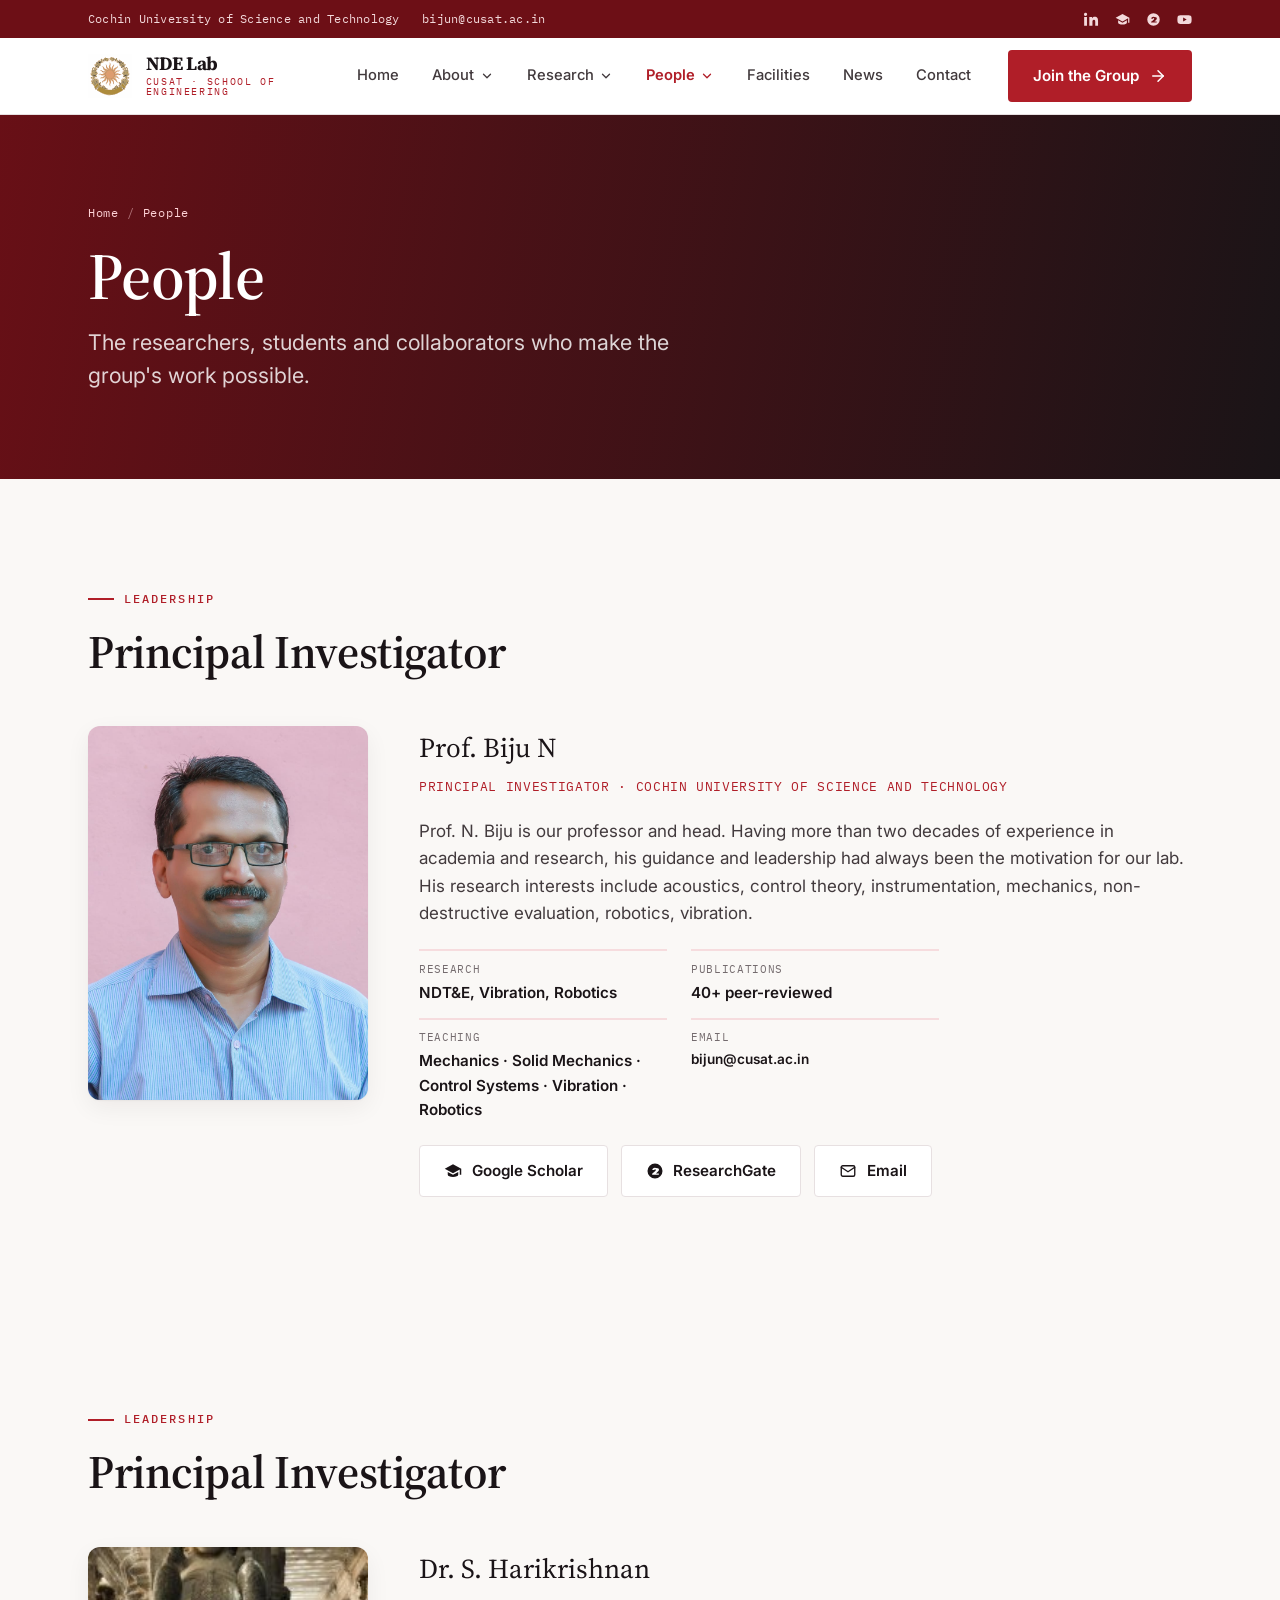
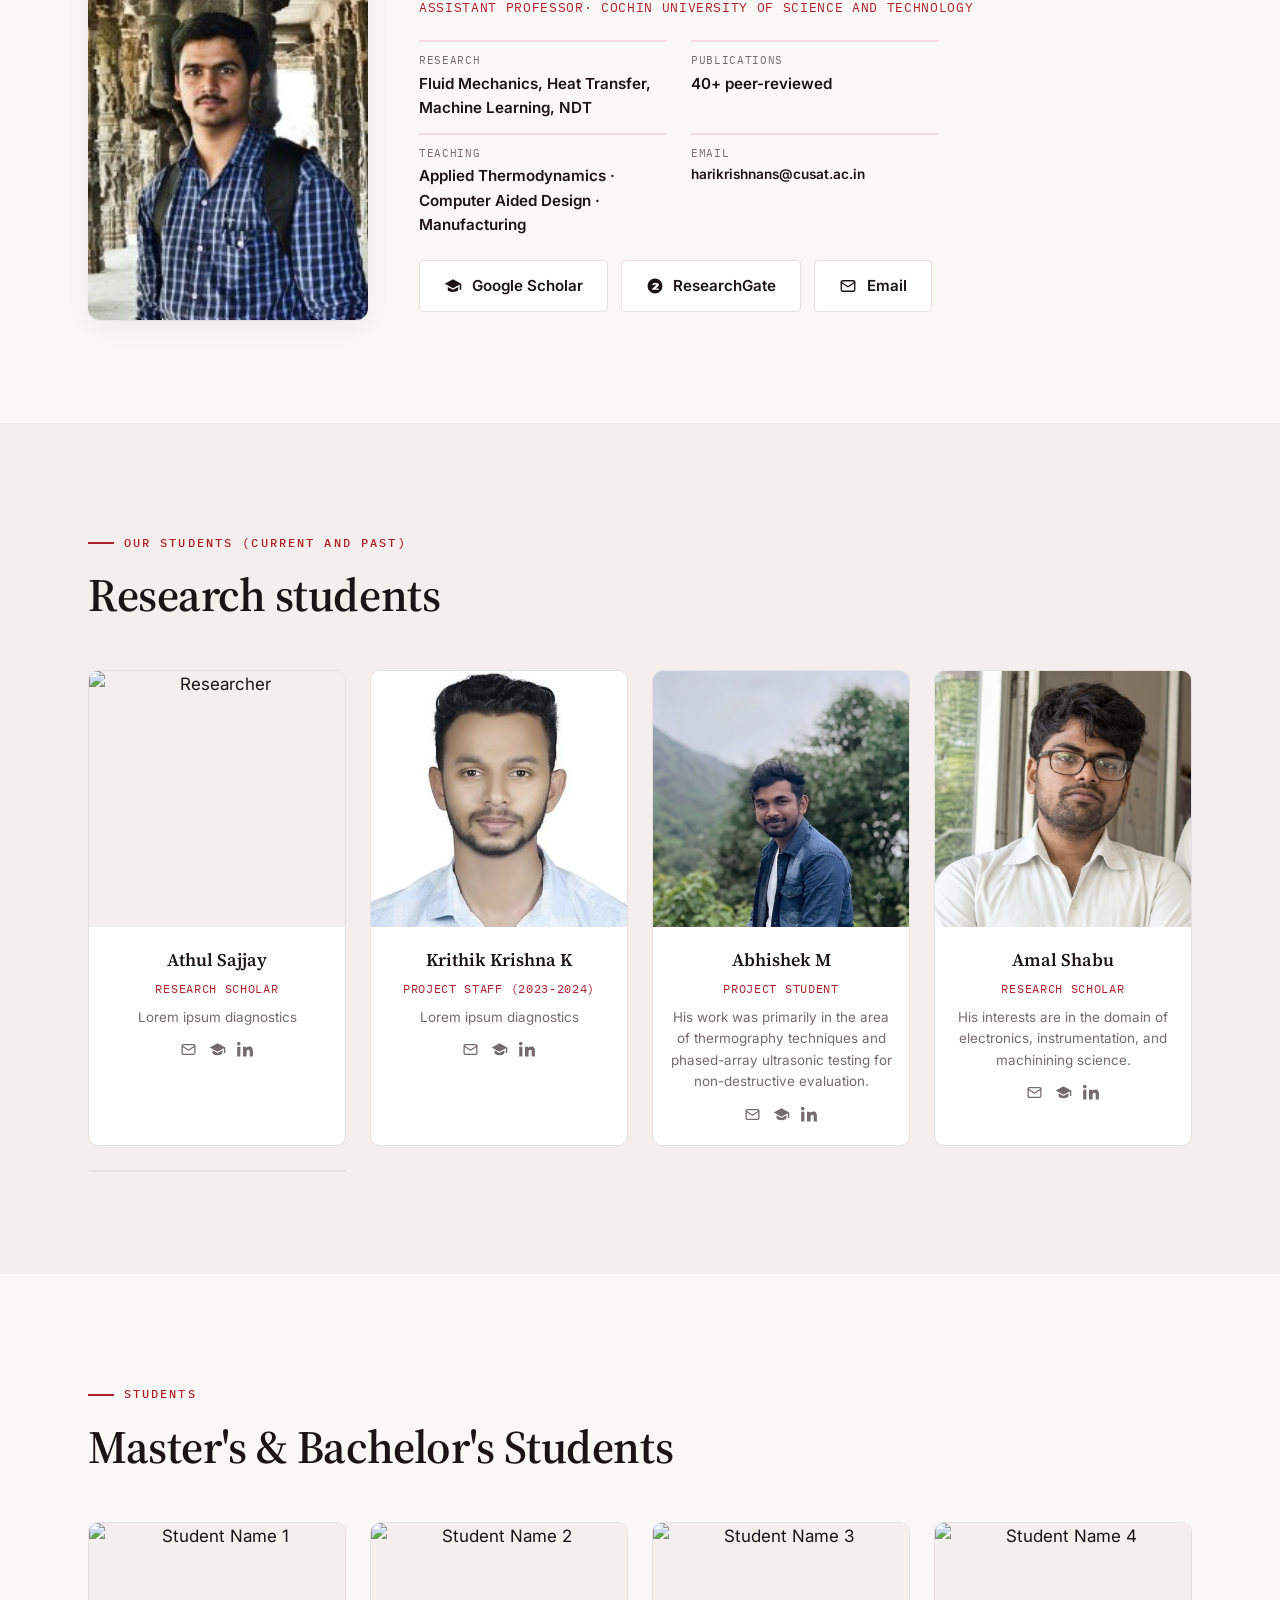
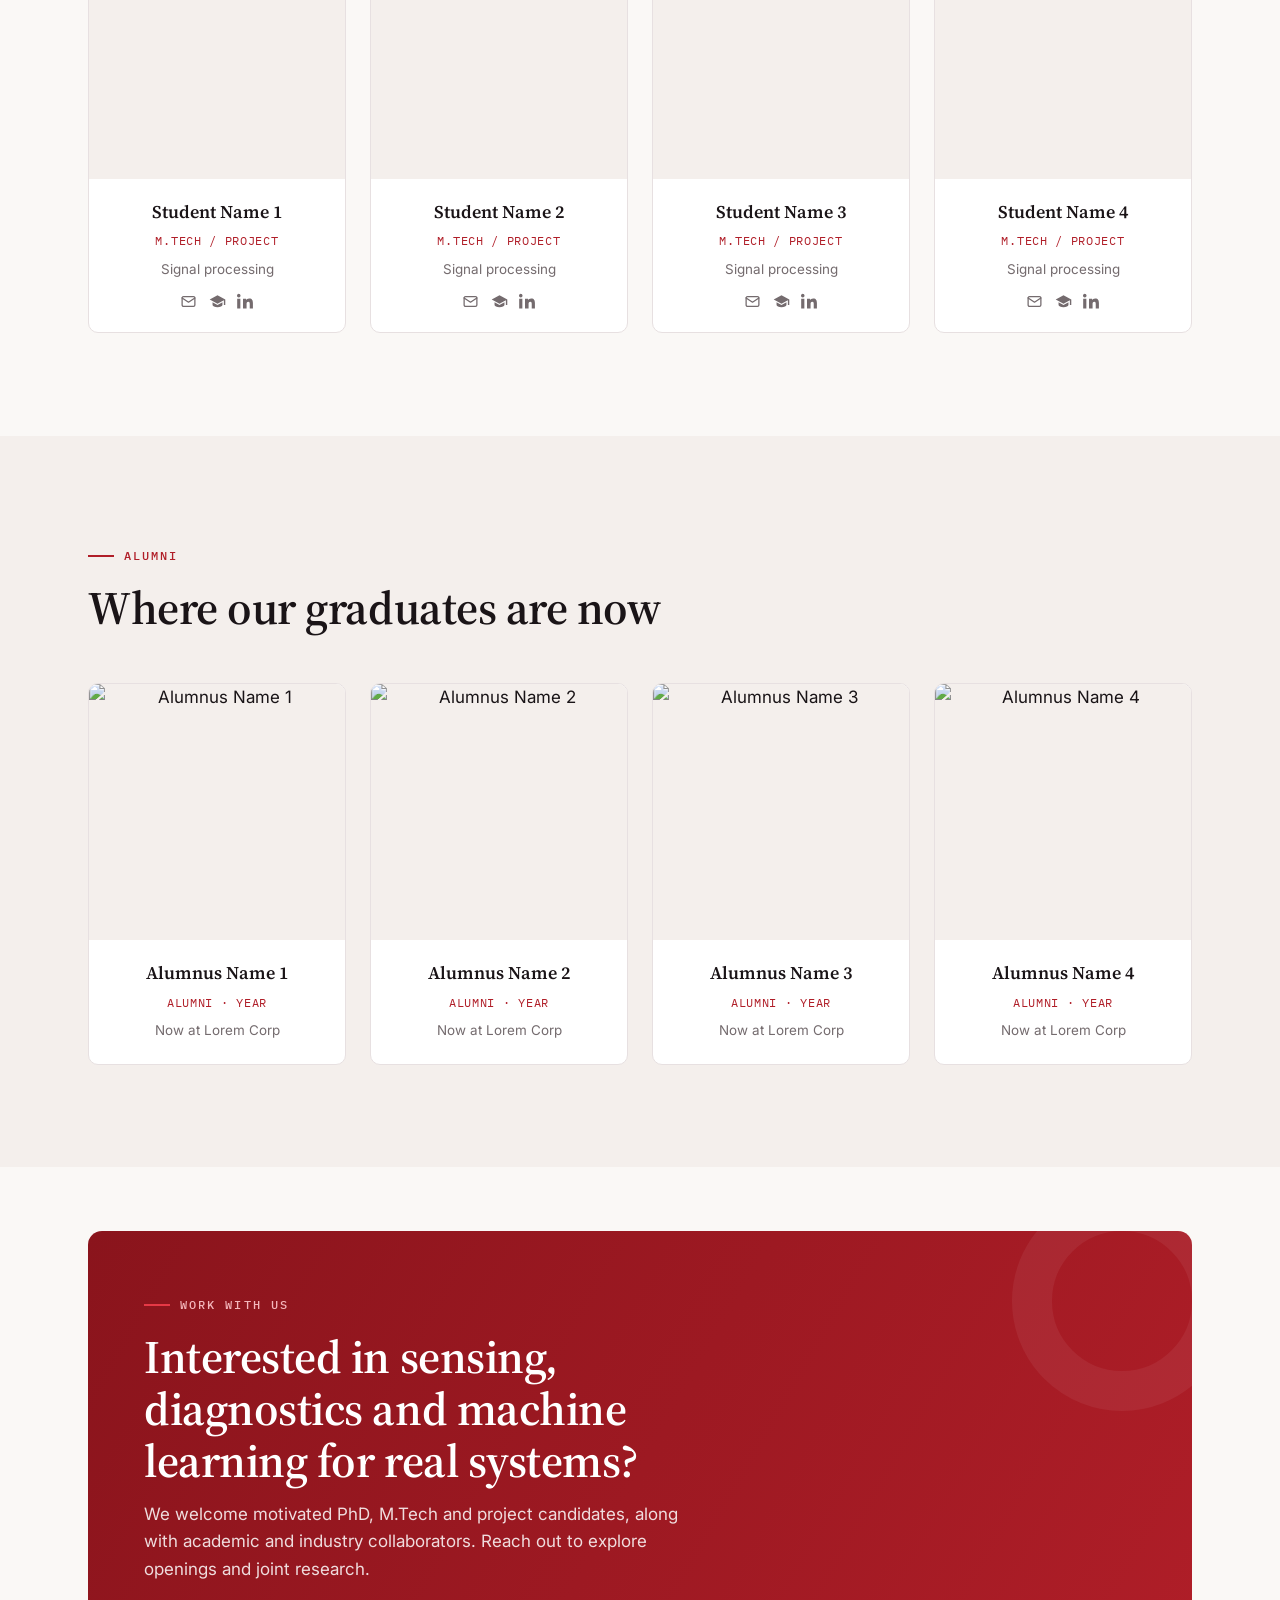
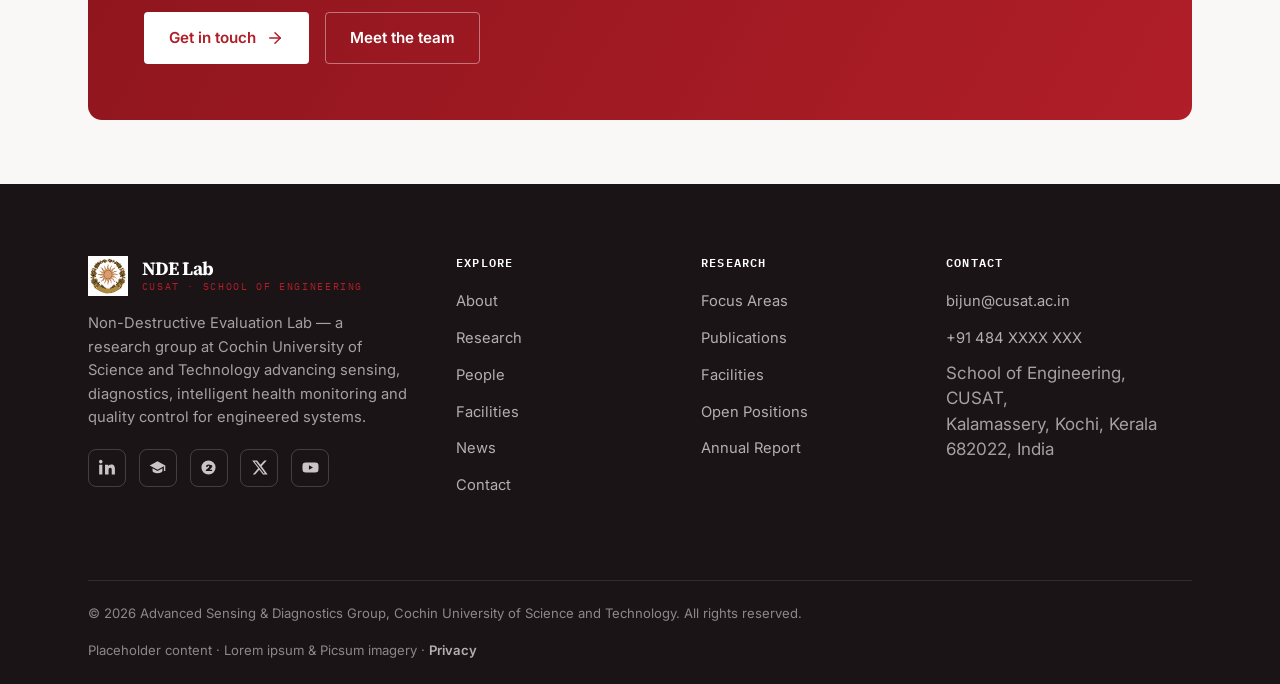
==== commit e828a29a: "Update people.html" ====
--- a/people.html
+++ b/people.html
@@ -70,7 +70,7 @@
       <div>
         <div class="director__name">Prof. Biju N</div>
         <div class="director__title">Principal Investigator · Cochin University of Science and Technology</div>
-        <p>Biju sir is our professor and head. Having more than two decades of experience in academia and research, his guidance and leadership had always been the motivation for our lab. His research interests include acoustics, control theory, instrumentation, mechanics, non-destructive evaluation, robotics, vibration.</p>
+        <p>Prof. N. Biju is our professor and head. Having more than two decades of experience in academia and research, his guidance and leadership had always been the motivation for our lab. His research interests include acoustics, control theory, instrumentation, mechanics, non-destructive evaluation, robotics, vibration.</p>
         <div class="facility__specs" style="margin-top:1.4rem;max-width:520px">
           <div class="facility__spec"><dt>Research</dt><dd>NDT&E, Vibration, Robotics</dd></div>
           <div class="facility__spec"><dt>Publications</dt><dd>40+ peer-reviewed</dd></div>
@@ -148,7 +148,7 @@
           <a href="#" aria-label="Scholar"><svg viewBox="0 0 24 24" fill="currentColor"><path d="M12 3 1 9l11 6 9-4.9V17h2V9zM5 13.2V17c0 1.7 3.13 3 7 3s7-1.3 7-3v-3.8l-7 3.8z"/></svg></a>
           <a href="#" aria-label="LinkedIn"><svg viewBox="0 0 24 24" fill="currentColor"><path d="M4.98 3.5A2.5 2.5 0 1 1 0 3.5a2.5 2.5 0 0 1 4.98 0zM.25 8h4.5v14H.25zM8.5 8h4.3v1.9h.06c.6-1.1 2.06-2.26 4.24-2.26 4.53 0 5.37 2.98 5.37 6.86V22h-4.5v-6.2c0-1.48-.03-3.38-2.06-3.38-2.06 0-2.38 1.6-2.38 3.27V22H8.5z"/></svg></a></div></div>
         </article><article class="person reveal">
-          <div class="person__photo"><img src="https://picsum.photos/seed/sch4/400/400" alt="Researcher Name 5" loading="lazy"></div>
+         <!-- <div class="person__photo"><img src="https://picsum.photos/seed/sch4/400/400" alt="Researcher Name 5" loading="lazy"></div>
           <div class="person__body"><div class="person__name">Researcher Name 5</div>
           <div class="person__role">PhD Scholar</div><div class="person__meta">Lorem ipsum diagnostics</div><div class="person__links">
           <a href="#" aria-label="Email"><svg viewBox="0 0 24 24" fill="none" stroke="currentColor" stroke-width="1.8" stroke-linecap="round" stroke-linejoin="round"><rect x="3" y="5" width="18" height="14" rx="2"/><polyline points="3 7 12 13 21 7"/></svg></a>
@@ -175,7 +175,7 @@
           <a href="#" aria-label="Email"><svg viewBox="0 0 24 24" fill="none" stroke="currentColor" stroke-width="1.8" stroke-linecap="round" stroke-linejoin="round"><rect x="3" y="5" width="18" height="14" rx="2"/><polyline points="3 7 12 13 21 7"/></svg></a>
           <a href="#" aria-label="Scholar"><svg viewBox="0 0 24 24" fill="currentColor"><path d="M12 3 1 9l11 6 9-4.9V17h2V9zM5 13.2V17c0 1.7 3.13 3 7 3s7-1.3 7-3v-3.8l-7 3.8z"/></svg></a>
           <a href="#" aria-label="LinkedIn"><svg viewBox="0 0 24 24" fill="currentColor"><path d="M4.98 3.5A2.5 2.5 0 1 1 0 3.5a2.5 2.5 0 0 1 4.98 0zM.25 8h4.5v14H.25zM8.5 8h4.3v1.9h.06c.6-1.1 2.06-2.26 4.24-2.26 4.53 0 5.37 2.98 5.37 6.86V22h-4.5v-6.2c0-1.48-.03-3.38-2.06-3.38-2.06 0-2.38 1.6-2.38 3.27V22H8.5z"/></svg></a></div></div>
-        </article></div>
+        </article></div> -->
   </div>
 </section>
 
